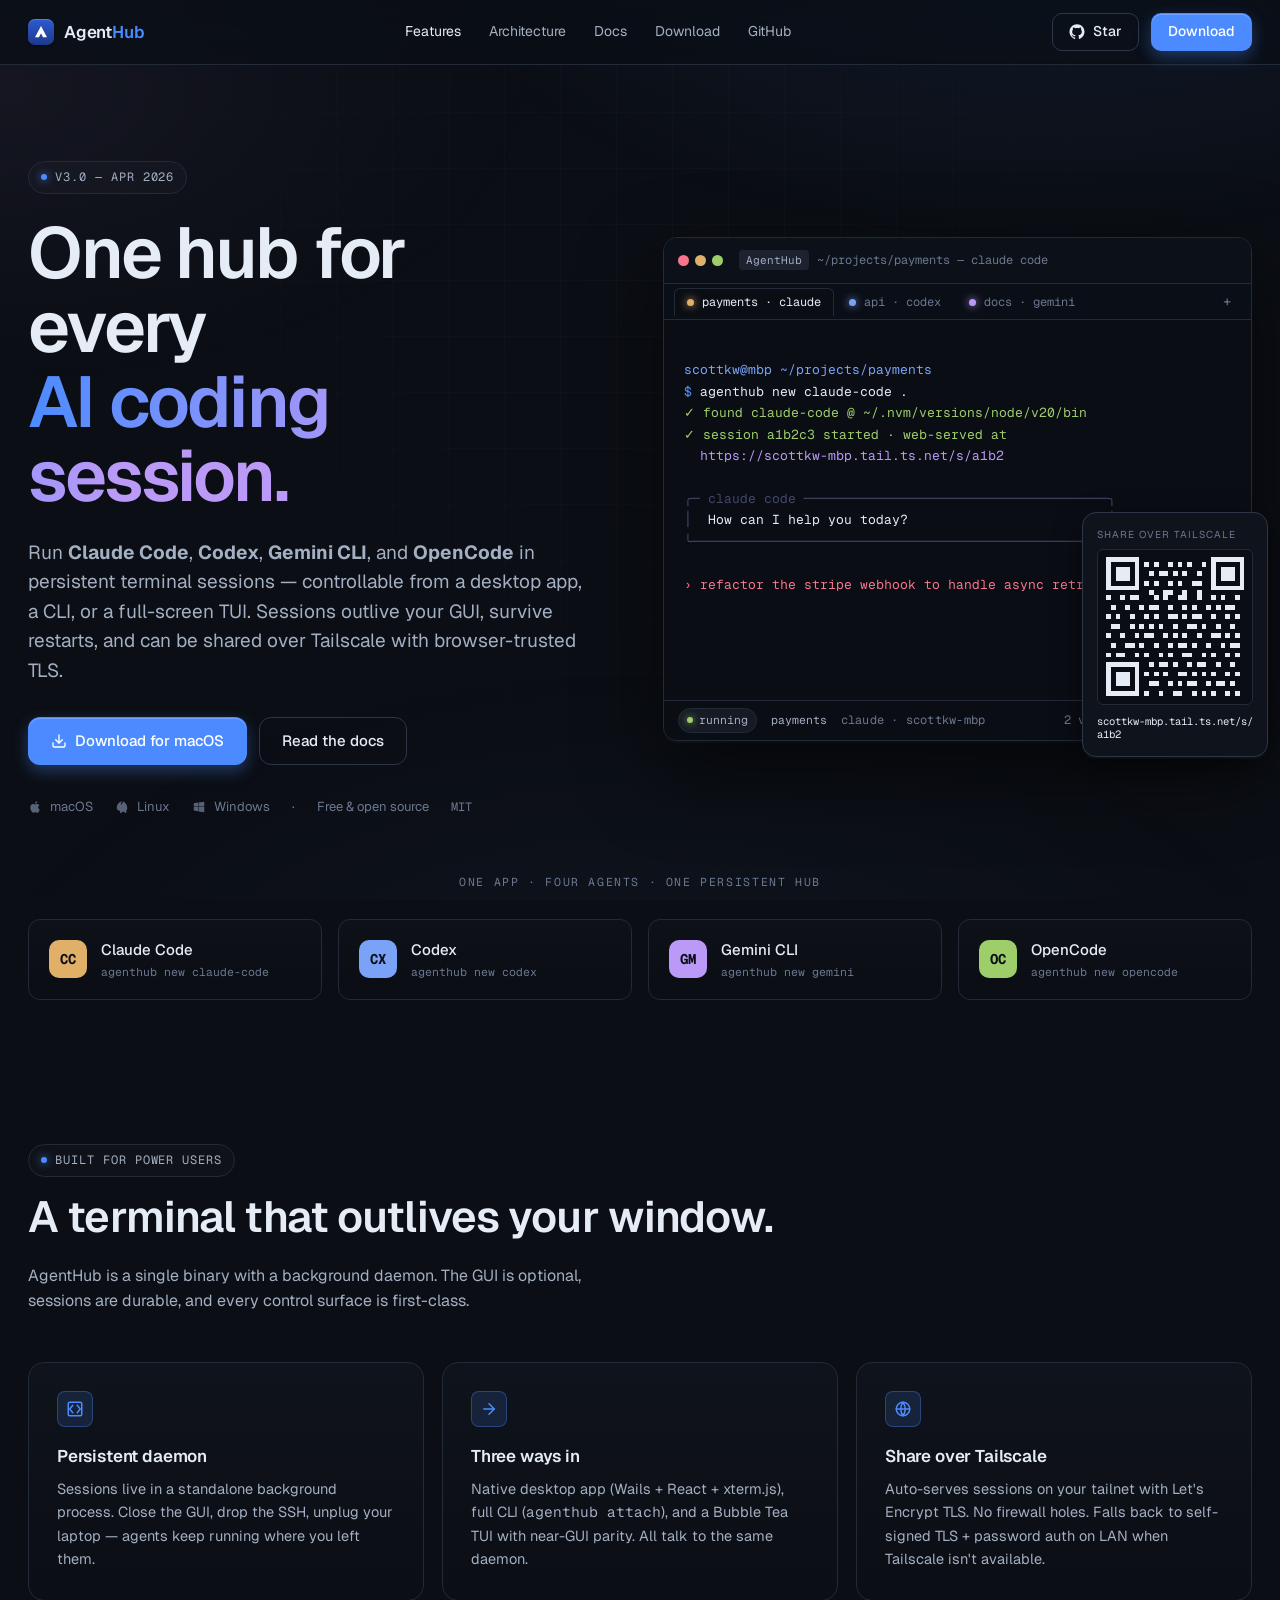
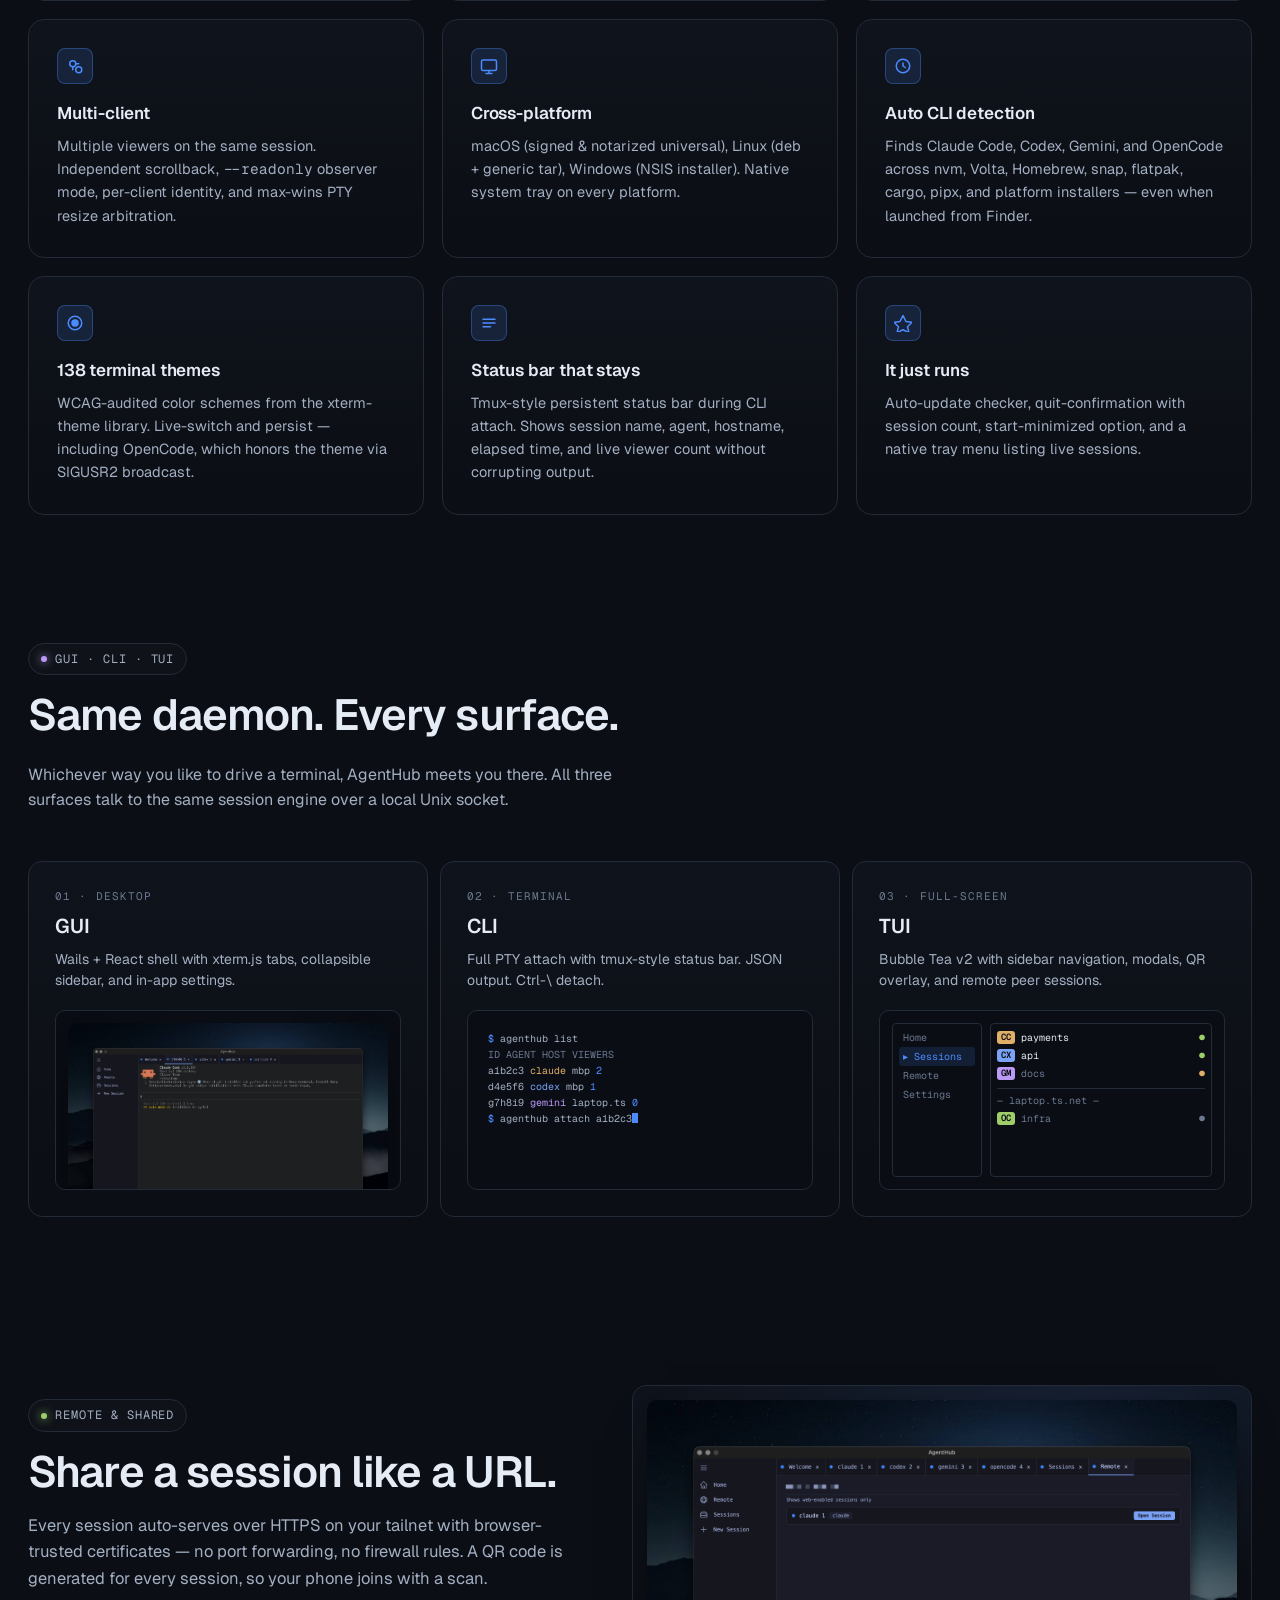
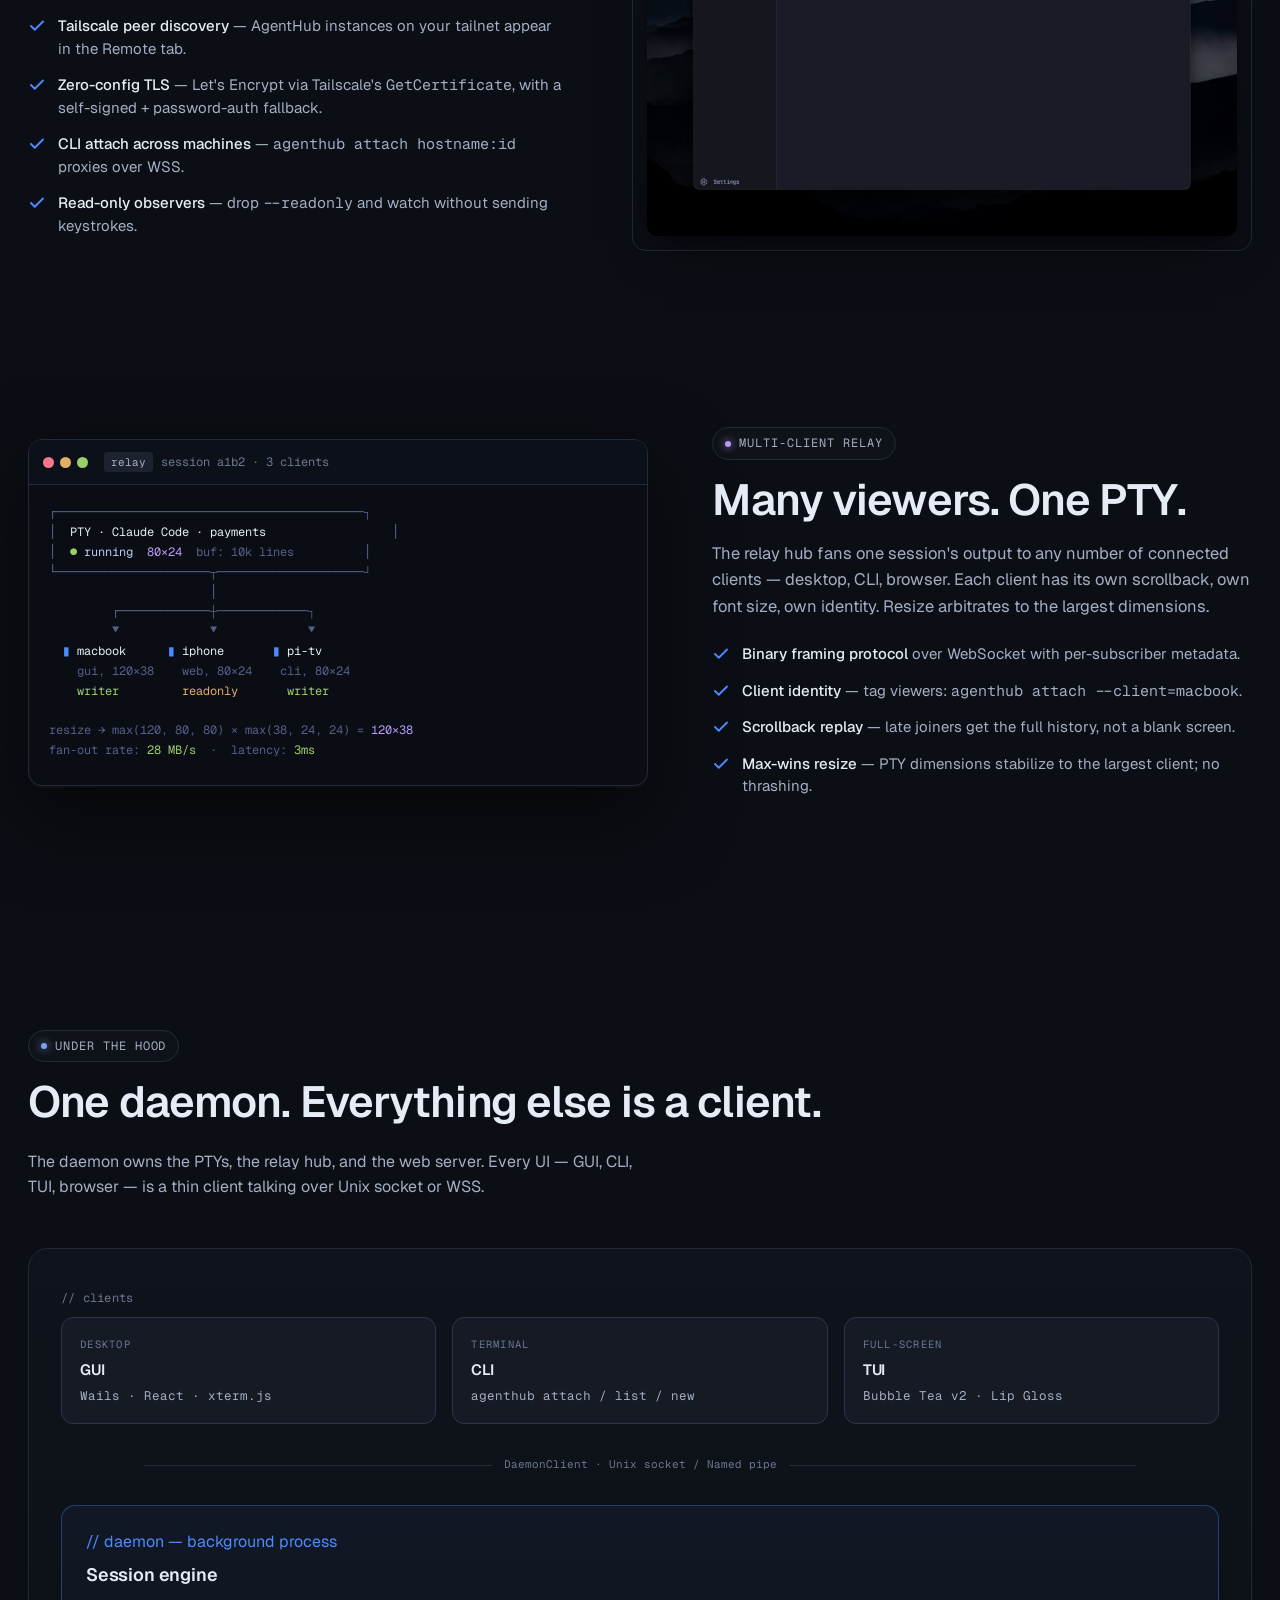
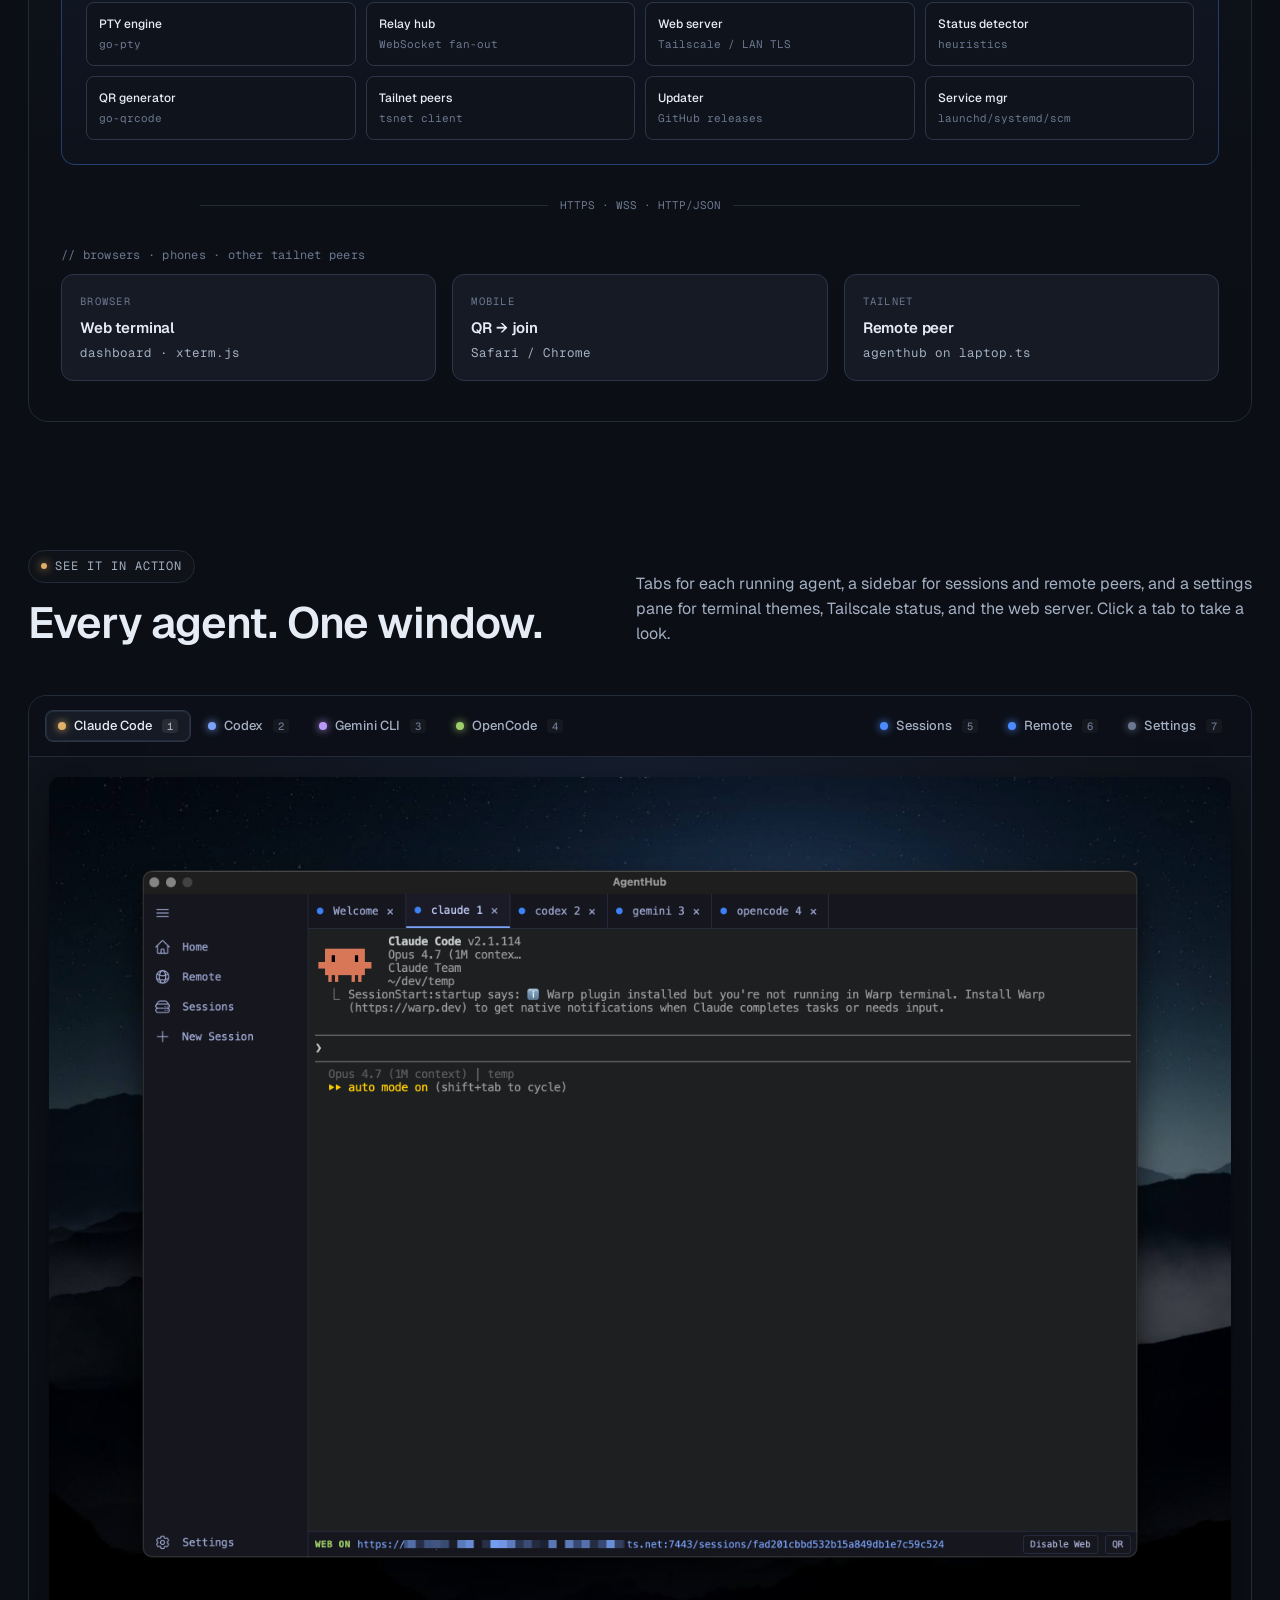
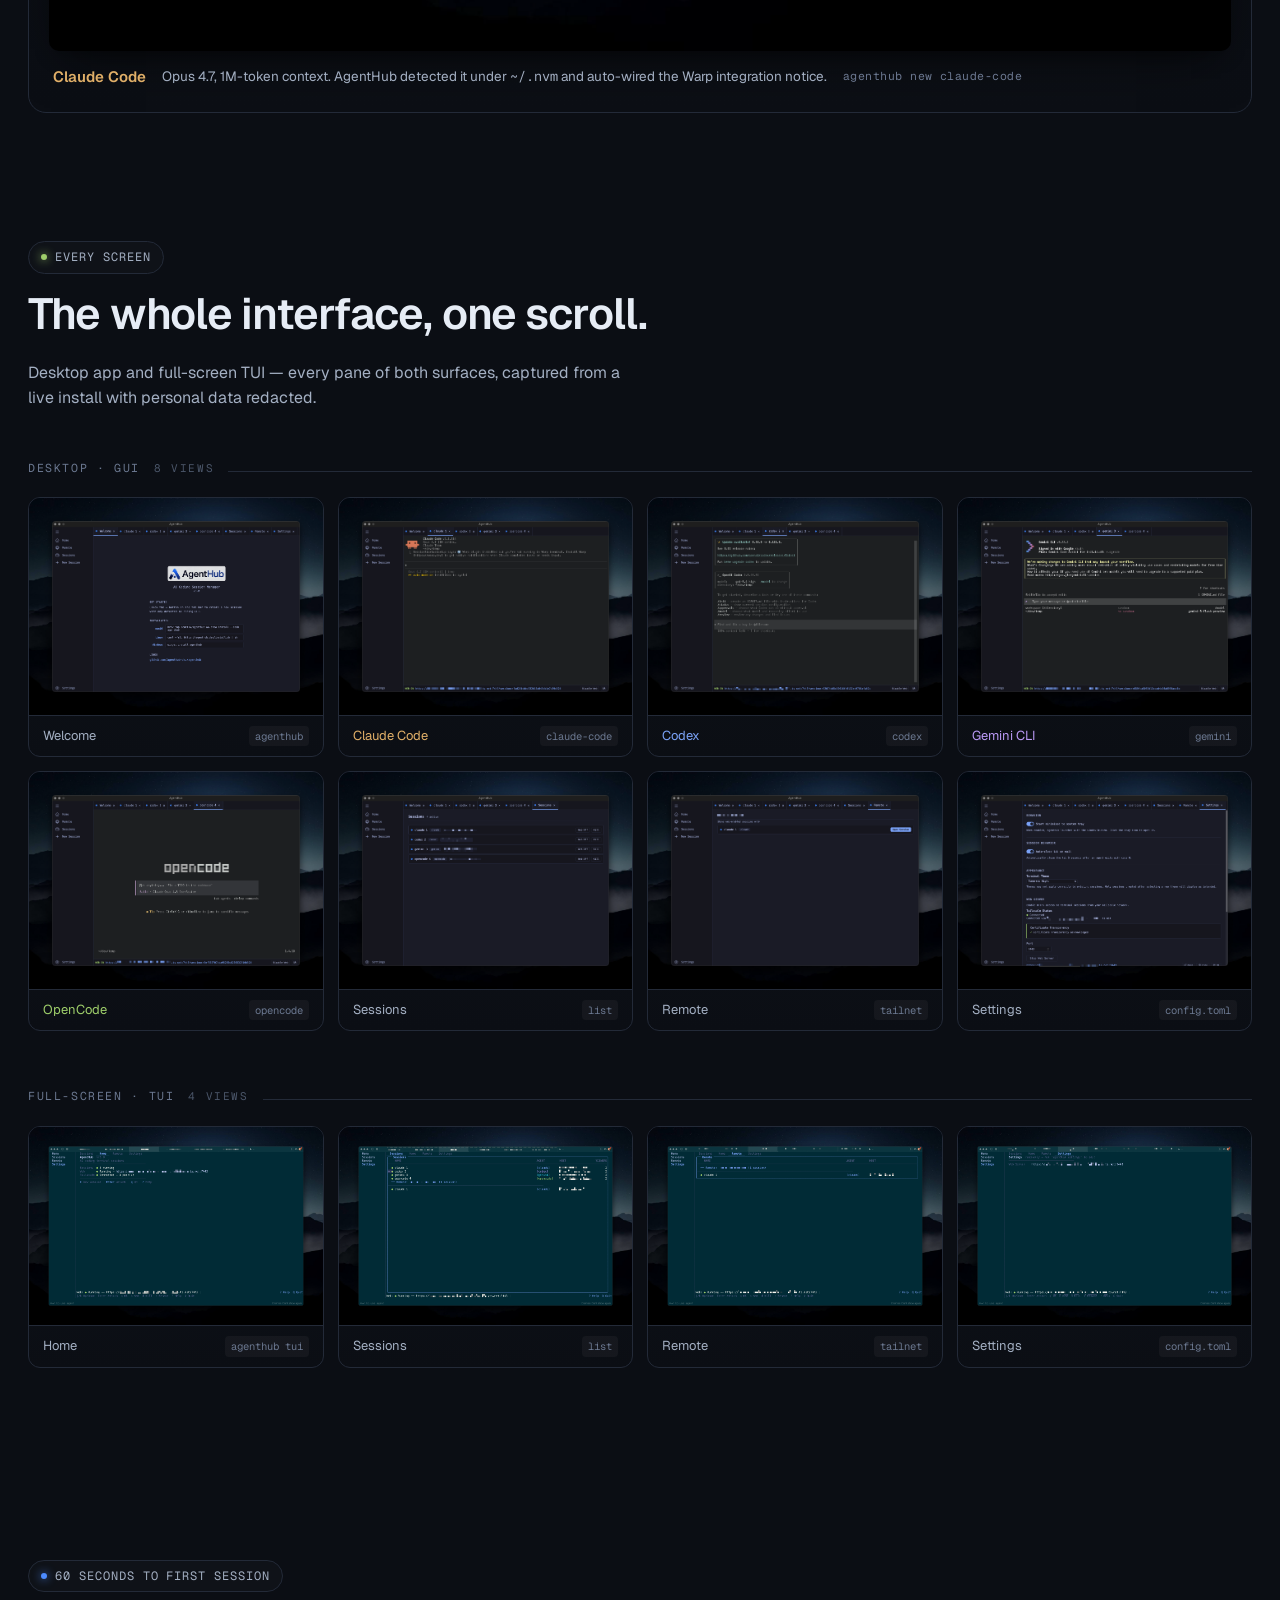
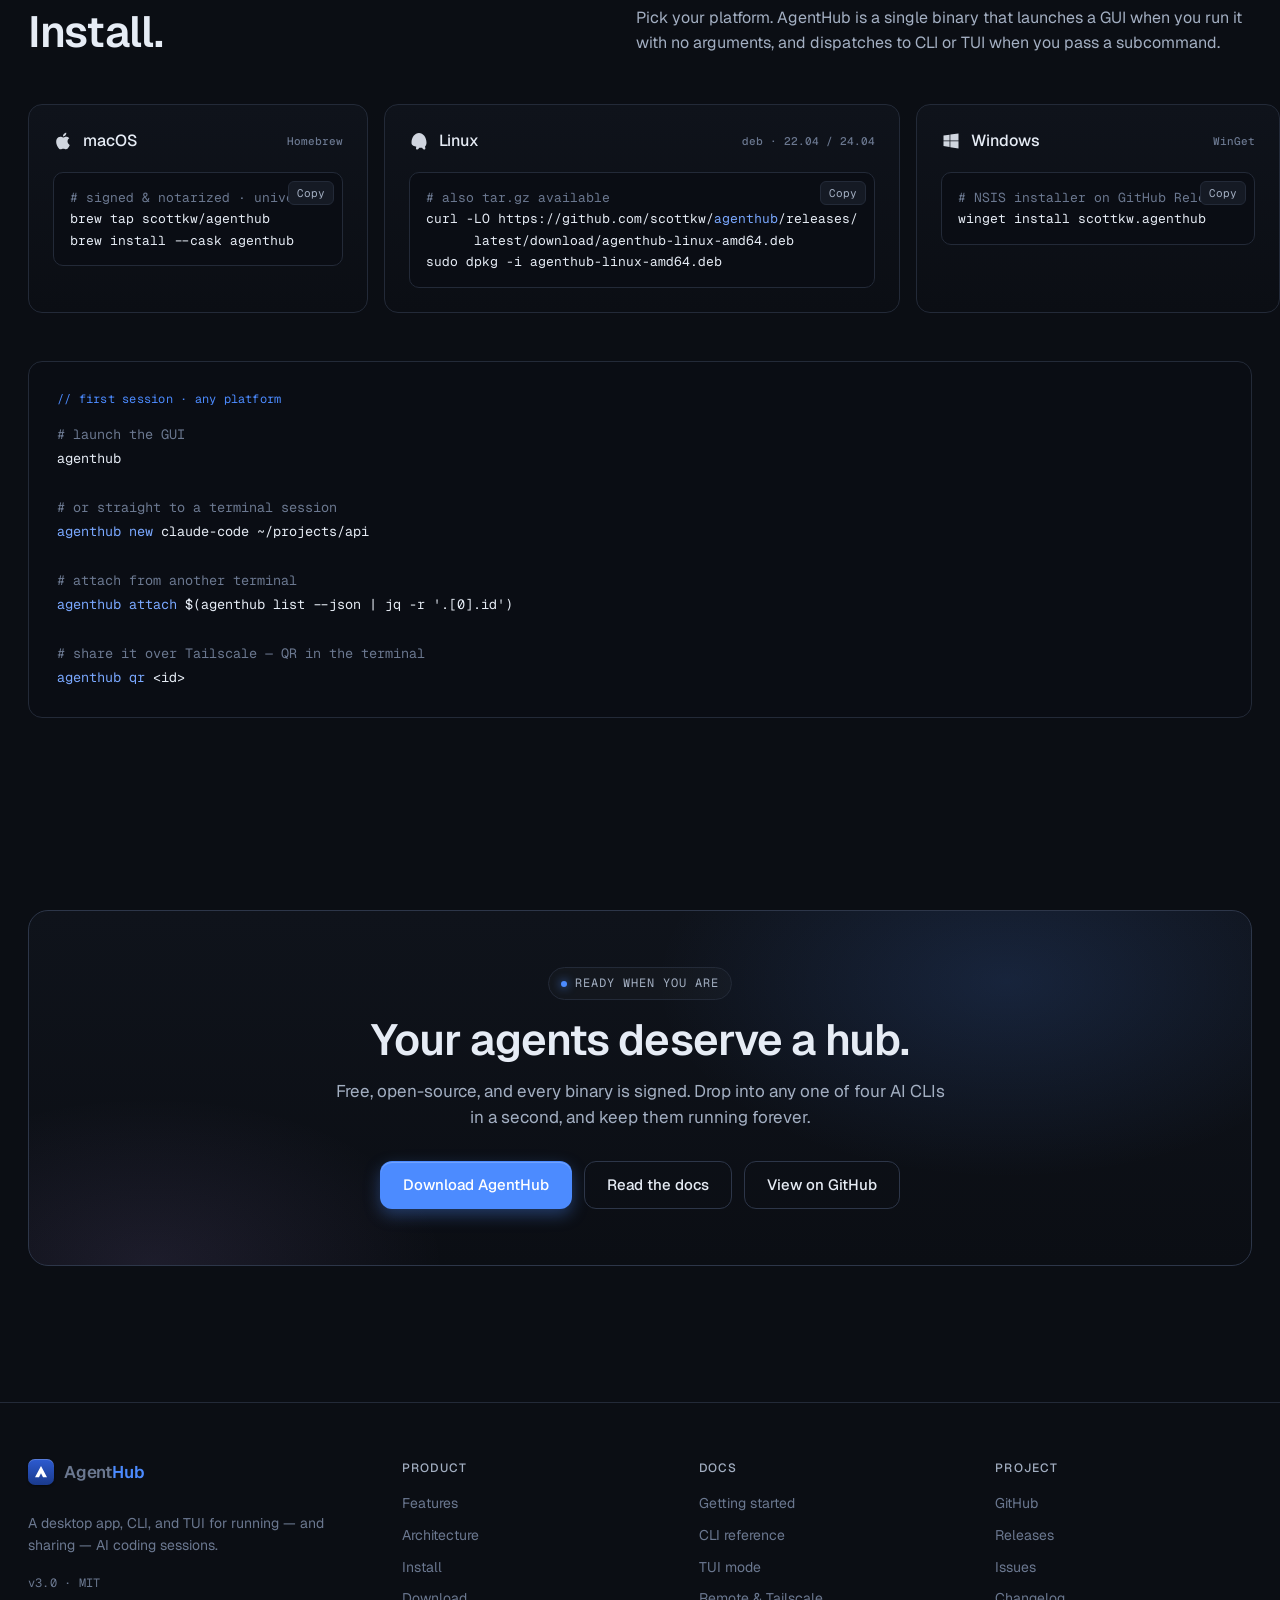
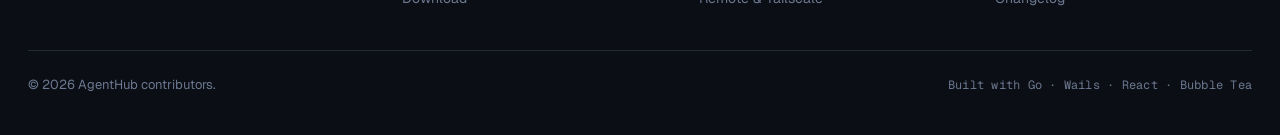
==== site/index.html @ 8c0ca2c2 "Initial AgentHub website Static HTML/CSS/JS landing page implementing the Claude Design handoff, ser" ====
<!DOCTYPE html>
<html lang="en">
<head>
<meta charset="UTF-8" />
<meta name="viewport" content="width=device-width, initial-scale=1" />
<title>AgentHub — Launch, manage, and share AI coding sessions</title>
<meta name="description" content="A cross-platform desktop app, CLI, and TUI for running Claude Code, Codex, Gemini CLI, and OpenCode in persistent terminal sessions — sharable over Tailscale." />
<link rel="preconnect" href="https://fonts.googleapis.com" />
<link rel="preconnect" href="https://fonts.gstatic.com" crossorigin />
<link href="https://fonts.googleapis.com/css2?family=Geist:wght@400;500;600;700&family=Geist+Mono:wght@400;500;600&display=swap" rel="stylesheet" />
<link rel="stylesheet" href="site.css" />
<style>
/* ---- Landing-specific styles ---- */

/* HERO */
.hero {
  position: relative;
  padding: 96px 0 48px;
  overflow: hidden;
}
.hero-grid {
  display: grid;
  grid-template-columns: 1.05fr 1.1fr;
  gap: 72px;
  align-items: center;
}
.hero h1 {
  margin-top: 22px;
  margin-bottom: 24px;
}
.hero h1 .accent { color: var(--accent); }
.hero h1 .strike {
  background: linear-gradient(90deg, var(--accent), #bb9af7 70%);
  -webkit-background-clip: text;
  background-clip: text;
  color: transparent;
}
.hero p.lede {
  font-size: 19px;
  line-height: 1.55;
  color: var(--fg-dim);
  max-width: 56ch;
  margin-bottom: 32px;
}
.hero-cta {
  display: flex; gap: 12px; flex-wrap: wrap;
  align-items: center;
}
.hero-meta {
  margin-top: 32px;
  display: flex; gap: 22px; align-items: center; flex-wrap: wrap;
  color: var(--fg-faint); font-size: 13px;
}
.hero-meta .os {
  display: inline-flex; align-items: center; gap: 8px;
}
.hero-meta .os svg { width: 14px; height: 14px; opacity: 0.8; }

/* Terminal mockup */
.term-wrap { position: relative; }
.term {
  background: #0a0d14;
  border: 1px solid var(--line);
  border-radius: 14px;
  box-shadow: var(--shadow-lg);
  overflow: hidden;
  font-family: var(--font-mono);
  font-size: 13px;
  line-height: 1.65;
  position: relative;
}
.term-bar {
  display: flex; align-items: center; gap: 10px;
  padding: 12px 14px;
  background: #0c1119;
  border-bottom: 1px solid var(--line);
}
.term-bar .dots { display: flex; gap: 6px; }
.term-bar .dots span {
  width: 11px; height: 11px; border-radius: 50%;
  background: #3b4252;
}
.term-bar .dots span:nth-child(1) { background: #f7768e; }
.term-bar .dots span:nth-child(2) { background: #e0af68; }
.term-bar .dots span:nth-child(3) { background: #9ece6a; }
.term-bar .title { color: var(--fg-faint); font-size: 12px; margin-left: 6px; }
.term-bar .title .badge {
  display: inline-block; padding: 1px 7px; border-radius: 4px;
  background: var(--bg-3); color: var(--fg-dim); margin-right: 8px;
  font-size: 11px;
}

.term-tabs {
  display: flex; align-items: center;
  padding: 0 10px;
  background: #0a0e16;
  border-bottom: 1px solid var(--line);
  height: 36px;
  gap: 2px;
  font-size: 12px;
  color: var(--fg-faint);
}
.term-tabs .tab {
  display: inline-flex; align-items: center; gap: 8px;
  padding: 0 12px; height: 28px;
  border-radius: 6px 6px 0 0;
  color: var(--fg-faint);
  border: 1px solid transparent;
  border-bottom: none;
  margin-bottom: -1px;
}
.term-tabs .tab.active {
  color: var(--fg);
  background: #0a0d14;
  border-color: var(--line);
}
.term-tabs .tab .dot {
  width: 7px; height: 7px; border-radius: 50%;
  box-shadow: 0 0 8px currentColor;
}
.term-tabs .plus {
  margin-left: auto;
  color: var(--fg-faint);
  padding: 0 10px;
  font-size: 14px;
}

.term-body {
  padding: 18px 20px;
  min-height: 380px;
  color: #c0caf5;
  overflow: hidden;
  position: relative;
}
.term-body .line { white-space: pre; }
.term-body .prompt { color: var(--accent); }
.term-body .path { color: #7aa2f7; }
.term-body .muted { color: #565f89; }
.term-body .key { color: #bb9af7; }
.term-body .ok { color: #9ece6a; }
.term-body .warn { color: #e0af68; }
.term-body .err { color: #f7768e; }
.term-body .str { color: #9ece6a; }
.term-body .sep { color: #3b4261; }
.term-body .pink { color: #f7768e; }
.term-body .white { color: #e6ecf5; }
.term-body .gray { color: #737aa2; }
.term-body .border { color: #414868; }
.term-body .cursor {
  display: inline-block;
  width: 8px; height: 14px;
  background: var(--accent);
  vertical-align: -2px;
  animation: blink 1s steps(1) infinite;
}
@keyframes blink { 50% { opacity: 0; } }

.term-statusbar {
  border-top: 1px solid var(--line);
  background: #0a0d14;
  display: flex; align-items: center; justify-content: space-between;
  padding: 7px 14px;
  font-size: 11.5px;
  color: var(--fg-dim);
}
.term-statusbar .left, .term-statusbar .right { display: flex; gap: 14px; align-items: center; }
.term-statusbar .pill {
  display: inline-flex; align-items: center; gap: 6px;
  padding: 2px 8px;
  background: var(--bg-2);
  border: 1px solid var(--line);
  border-radius: 999px;
}
.term-statusbar .pill .dot { width: 6px; height: 6px; border-radius: 50%; background: var(--ok); box-shadow: 0 0 8px var(--ok); }

/* floating QR card next to terminal */
.qr-card {
  position: absolute;
  right: -16px; bottom: -16px;
  width: 186px;
  padding: 14px;
  background: var(--bg-1);
  border: 1px solid var(--line-2);
  border-radius: 14px;
  box-shadow: var(--shadow-md);
  font-size: 12px;
  color: var(--fg-dim);
}
.qr-card .qr {
  width: 100%; aspect-ratio: 1/1;
  background:
    conic-gradient(from 0deg, transparent 0 0) padding-box,
    repeating-linear-gradient(45deg, var(--fg) 0 2px, transparent 2px 4px) padding-box;
  mask-image: var(--qr-mask);
  border-radius: 6px;
  margin-bottom: 10px;
  background: #0a0d14;
  display: grid; place-items: center;
  border: 1px solid var(--line);
  overflow: hidden;
}
.qr-card .qr svg { width: 90%; height: 90%; }
.qr-card .url { font-family: var(--font-mono); font-size: 10.5px; color: var(--fg); word-break: break-all; line-height: 1.3; }
.qr-card .lbl { font-size: 10px; text-transform: uppercase; letter-spacing: 0.1em; color: var(--fg-faint); margin-bottom: 6px; }

/* Agents strip */
.agents {
  padding: 56px 0 0;
}
.agents-label {
  text-align: center;
  font-family: var(--font-mono); font-size: 11.5px;
  color: var(--fg-faint); letter-spacing: 0.14em; text-transform: uppercase;
  margin-bottom: 28px;
}
.agents-row {
  display: grid;
  grid-template-columns: repeat(4, 1fr);
  gap: 16px;
}
.agent-chip {
  display: flex; align-items: center; gap: 14px;
  padding: 18px 20px;
  border: 1px solid var(--line);
  border-radius: 12px;
  background: linear-gradient(180deg, rgba(255,255,255,0.015), transparent);
  transition: all .2s ease;
}
.agent-chip:hover { border-color: var(--line-2); transform: translateY(-2px); }
.agent-chip .glyph {
  width: 38px; height: 38px; border-radius: 10px;
  display: grid; place-items: center;
  font-family: var(--font-mono); font-weight: 700;
  font-size: 14px;
  color: #0b0e14;
  flex-shrink: 0;
}
.agent-chip .name { font-weight: 500; font-size: 15px; }
.agent-chip .cmd { font-family: var(--font-mono); font-size: 11.5px; color: var(--fg-faint); margin-top: 2px; }

/* Features — 3 column rich section */
.features-grid {
  display: grid;
  grid-template-columns: repeat(3, 1fr);
  gap: 18px;
}
.features-grid .card { padding: 28px 28px 30px; }
.features-grid .card h3 { font-size: 17px; margin-bottom: 10px; }
.features-grid .card p { font-size: 14.5px; }

/* Big feature rows */
.big-feature {
  display: grid; grid-template-columns: 1fr 1.15fr;
  gap: 64px; align-items: center;
  padding: 40px 0;
}
.big-feature.reverse { grid-template-columns: 1.15fr 1fr; }
.big-feature.reverse .bf-visual { order: -1; }
.big-feature h2 { margin-bottom: 16px; }
.big-feature .lede { color: var(--fg-dim); margin-bottom: 24px; font-size: 16.5px; line-height: 1.6; }
.bf-list { display: grid; gap: 14px; list-style: none; padding: 0; margin: 0; }
.bf-list li { display: flex; gap: 12px; font-size: 15px; color: var(--fg); line-height: 1.5; }
.bf-list li svg { flex-shrink: 0; margin-top: 2px; color: var(--accent); width: 18px; height: 18px; }
.bf-list li strong { font-weight: 500; }
.bf-list li span { color: var(--fg-dim); }

/* 3 modes visual */
.modes {
  display: grid; grid-template-columns: repeat(3, 1fr); gap: 12px;
  margin-top: 48px;
}
.mode-card {
  padding: 26px; border: 1px solid var(--line); border-radius: 14px;
  background: linear-gradient(180deg, var(--bg-1), var(--bg));
  position: relative; overflow: hidden;
}
.mode-card .label {
  font-family: var(--font-mono); font-size: 11px;
  color: var(--fg-faint); letter-spacing: 0.1em;
  text-transform: uppercase; margin-bottom: 8px;
}
.mode-card h3 { margin-bottom: 10px; font-size: 20px; font-weight: 600; }
.mode-card p { color: var(--fg-dim); font-size: 14px; margin-bottom: 18px; }
.mode-viz {
  height: 180px; border-radius: 10px; border: 1px solid var(--line);
  background: #0a0d14;
  overflow: hidden; position: relative;
  font-family: var(--font-mono); font-size: 10px; line-height: 1.5;
  color: #a3afc2; padding: 12px;
}

/* Mini mocks */
.mini-tui {
  display: grid; grid-template-columns: 90px 1fr; gap: 8px;
  height: 100%; font-size: 10px;
}
.mini-tui .sb { border: 1px solid var(--line); border-radius: 4px; padding: 4px 6px; }
.mini-tui .sb-item { color: var(--fg-faint); padding: 2px 4px; border-radius: 3px; }
.mini-tui .sb-item.active { background: var(--accent-soft); color: var(--accent); }
.mini-tui .main { border: 1px solid var(--line); border-radius: 4px; padding: 6px; display: grid; gap: 3px; align-content: start; }
.mini-tui .row { display: flex; align-items: center; gap: 6px; }
.mini-tui .badge {
  display: inline-block; padding: 0 4px; border-radius: 3px;
  font-size: 9px; font-weight: 600; color: #0b0e14;
}

.mini-gui { display: grid; grid-template-columns: 56px 1fr; gap: 6px; height: 100%; }
.mini-gui .side { background: var(--bg-2); border-radius: 4px; padding: 6px 4px; display: grid; gap: 6px; }
.mini-gui .side-ic { width: 14px; height: 14px; background: var(--bg-3); border-radius: 3px; margin: 0 auto; }
.mini-gui .side-ic.on { background: var(--accent); }
.mini-gui .view { background: var(--bg-1); border-radius: 4px; padding: 8px; }
.mini-gui .tab-row { display: flex; gap: 4px; margin-bottom: 6px; font-size: 9px; }
.mini-gui .tab-chip { padding: 2px 6px; background: var(--bg-2); border-radius: 4px; color: var(--fg-faint); }
.mini-gui .tab-chip.on { background: var(--bg-3); color: var(--fg); }
.mini-gui .term-mini { font-family: var(--font-mono); font-size: 9px; color: #c0caf5; line-height: 1.4; }

.mini-cli { padding: 8px; font-size: 10px; line-height: 1.6; }
.mini-cli .prompt { color: var(--accent); }
.mini-cli .muted { color: var(--fg-faint); }
.mini-cli .gh { color: var(--accent); }

/* Architecture diagram */
.arch-stage {
  background: linear-gradient(180deg, var(--bg-1), var(--bg));
  border: 1px solid var(--line);
  border-radius: 20px;
  padding: 40px 32px;
  position: relative;
}
.arch-grid {
  display: grid; gap: 26px;
}
.arch-row {
  display: grid;
  grid-template-columns: repeat(3, 1fr);
  gap: 16px;
}
.arch-box {
  padding: 18px;
  border: 1px solid var(--line-2);
  border-radius: 12px;
  background: var(--bg-2);
  position: relative;
}
.arch-box .lbl {
  font-family: var(--font-mono); font-size: 10.5px;
  color: var(--fg-faint); letter-spacing: 0.12em;
  text-transform: uppercase; margin-bottom: 6px;
}
.arch-box h4 { font-size: 15px; font-weight: 600; margin-bottom: 4px; }
.arch-box p { font-size: 12.5px; color: var(--fg-dim); font-family: var(--font-mono); }
.arch-daemon {
  background: linear-gradient(180deg, rgba(76,139,255,0.06), rgba(76,139,255,0.02));
  border: 1px solid var(--accent-edge);
  border-radius: 14px;
  padding: 24px;
}
.arch-daemon .lbl { color: var(--accent); }
.arch-daemon-inner {
  display: grid; grid-template-columns: repeat(4, 1fr); gap: 10px; margin-top: 16px;
}
.arch-chip {
  padding: 12px; font-size: 12px;
  border: 1px solid var(--line-2); border-radius: 8px;
  background: var(--bg-1);
}
.arch-chip .n { font-weight: 500; margin-bottom: 2px; font-family: var(--font-sans); }
.arch-chip .d { color: var(--fg-faint); font-size: 11px; font-family: var(--font-mono); }
.arch-pipe {
  text-align: center; font-family: var(--font-mono); font-size: 11px;
  color: var(--fg-faint);
  padding: 6px 0;
}
.arch-pipe::before, .arch-pipe::after {
  content: ""; display: inline-block; vertical-align: middle;
  width: 30%; height: 1px; background: var(--line);
  margin: 0 12px;
}

/* Install section */
.install {
  display: grid;
  grid-template-columns: repeat(3, 1fr);
  gap: 16px;
}
.install-card {
  padding: 24px;
  border: 1px solid var(--line);
  border-radius: 14px;
  background: linear-gradient(180deg, var(--bg-1), var(--bg));
}
.install-card .os-head {
  display: flex; align-items: center; gap: 10px;
  margin-bottom: 18px; font-weight: 500;
}
.install-card .os-head svg { width: 20px; height: 20px; opacity: 0.9; }
.install-card .os-head .note {
  font-family: var(--font-mono); font-size: 11px;
  color: var(--fg-faint); margin-left: auto;
}
.install-code {
  background: #0a0d14;
  border: 1px solid var(--line);
  border-radius: 10px;
  padding: 14px 16px;
  font-family: var(--font-mono);
  font-size: 13px;
  color: var(--fg);
  white-space: pre;
  overflow: auto;
  position: relative;
  line-height: 1.65;
}
.install-code .cmt { color: var(--fg-faint); }
.install-code .cmd { color: var(--accent-2); }
.install-code .copy {
  position: absolute; top: 8px; right: 8px;
  padding: 4px 8px; font-size: 11px;
  background: var(--bg-2); border: 1px solid var(--line);
  border-radius: 6px; color: var(--fg-dim);
  cursor: pointer; font-family: inherit;
  transition: all .15s ease;
}
.install-code .copy:hover { color: var(--fg); border-color: var(--line-2); }
.install-code .copy.copied { color: var(--ok); }

/* CTA section */
.cta-panel {
  border: 1px solid var(--line-2);
  border-radius: 20px;
  padding: 56px 48px;
  background:
    radial-gradient(500px 280px at 80% 20%, rgba(76,139,255,0.15), transparent 70%),
    radial-gradient(420px 240px at 10% 100%, rgba(187,154,247,0.10), transparent 70%),
    linear-gradient(180deg, var(--bg-1), var(--bg));
  text-align: center;
}
.cta-panel h2 { margin-bottom: 14px; }
.cta-panel p { color: var(--fg-dim); margin-bottom: 30px; max-width: 56ch; margin-left: auto; margin-right: auto; font-size: 17px; }
.cta-panel .actions { display: flex; gap: 12px; justify-content: center; flex-wrap: wrap; }

/* Tweaks panel */
.tweaks-panel {
  position: fixed; right: 20px; bottom: 20px;
  width: 260px;
  background: var(--bg-1);
  border: 1px solid var(--line-2);
  border-radius: 14px;
  box-shadow: var(--shadow-lg);
  padding: 16px;
  z-index: 100;
  display: none;
  font-size: 13px;
}
.tweaks-panel.open { display: block; }
.tweaks-panel h4 {
  margin: 0 0 12px;
  font-size: 12px; text-transform: uppercase; letter-spacing: 0.12em;
  color: var(--fg-faint); font-weight: 500;
}
.tweaks-panel .row { display: flex; align-items: center; justify-content: space-between; gap: 10px; padding: 8px 0; }
.tweaks-panel .row + .row { border-top: 1px solid var(--line); }
.tweaks-panel .swatches { display: flex; gap: 6px; }
.tweaks-panel .sw {
  width: 22px; height: 22px; border-radius: 6px;
  cursor: pointer; border: 2px solid transparent;
  transition: all .15s ease;
}
.tweaks-panel .sw.active { border-color: var(--fg); transform: scale(1.1); }
.tweaks-panel label { color: var(--fg-dim); }
.tweaks-panel select, .tweaks-panel button.toggle {
  background: var(--bg-2); border: 1px solid var(--line);
  color: var(--fg); border-radius: 6px;
  padding: 4px 8px; font-size: 12px; font-family: inherit;
  cursor: pointer;
}

/* Screenshot treatment — real product shots */
.shot {
  display: block;
  width: 100%;
  height: auto;
  border-radius: 10px;
  background: #0a0d14;
  box-shadow:
    0 1px 0 rgba(255,255,255,0.04) inset,
    0 20px 50px -20px rgba(0,0,0,0.7),
    0 8px 20px -10px rgba(0,0,0,0.5);
}
.shot-frame {
  border: 1px solid var(--line);
  border-radius: 14px;
  background:
    radial-gradient(600px 300px at 70% 0%, rgba(76,139,255,0.10), transparent 70%),
    linear-gradient(180deg, var(--bg-1), var(--bg));
  padding: 14px;
  position: relative;
}
.shot-frame.compact { padding: 10px; border-radius: 12px; }

/* Gallery — tabbed screenshot switcher */
.gallery {
  border: 1px solid var(--line);
  border-radius: 18px;
  background: linear-gradient(180deg, var(--bg-1), var(--bg));
  overflow: hidden;
}
.gallery-tabs {
  display: flex;
  flex-wrap: wrap;
  gap: 4px;
  padding: 14px 16px;
  border-bottom: 1px solid var(--line);
  background: rgba(10, 13, 20, 0.5);
}
.gallery-tab {
  appearance: none;
  background: transparent;
  border: 1px solid transparent;
  color: var(--fg-dim);
  font: 500 13px/1 var(--font-sans);
  padding: 8px 12px;
  border-radius: 8px;
  cursor: pointer;
  display: inline-flex;
  align-items: center;
  gap: 8px;
  transition: all .15s ease;
  white-space: nowrap;
}
.gallery-tab:hover { color: var(--fg); background: var(--bg-2); }
.gallery-tab.active {
  color: var(--fg);
  background: var(--bg-2);
  border-color: var(--line-2);
  box-shadow: 0 0 0 1px var(--line) inset;
}
.gallery-tab .gdot {
  width: 8px; height: 8px; border-radius: 50%;
  display: inline-block;
  background: var(--fg-faint);
  box-shadow: 0 0 8px currentColor;
}
.gallery-tab .gkey {
  font-family: var(--font-mono);
  font-size: 10.5px;
  color: var(--fg-faint);
  margin-left: 2px;
  padding: 2px 5px;
  border-radius: 4px;
  background: rgba(255,255,255,0.04);
}
.gallery-tab.active .gkey { background: rgba(255,255,255,0.08); color: var(--fg-dim); }
.gallery-stage {
  position: relative;
  padding: 20px 20px 24px;
  background:
    radial-gradient(700px 340px at 50% 0%, rgba(76,139,255,0.08), transparent 70%);
}
.gallery-stage .shot { display: none; }
.gallery-stage .shot.active { display: block; }
.gallery-caption {
  display: flex;
  align-items: center;
  justify-content: space-between;
  gap: 16px;
  margin-top: 14px;
  padding: 0 4px;
  flex-wrap: wrap;
}
.gallery-caption .gc-title {
  font-weight: 600;
  font-size: 15px;
}
.gallery-caption .gc-desc {
  color: var(--fg-dim);
  font-size: 13.5px;
  flex: 1;
  min-width: 0;
}
.gallery-caption .gc-meta {
  font-family: var(--font-mono);
  font-size: 11.5px;
  color: var(--fg-faint);
  letter-spacing: 0.04em;
}
.gallery-cap {
  display: none;
  align-items: center;
  justify-content: space-between;
  gap: 16px;
  flex-wrap: wrap;
}
.gallery-cap.active { display: flex; }

/* Responsive */
@media (max-width: 960px) {
  .hero-grid { grid-template-columns: 1fr; gap: 48px; }
  .agents-row, .install, .features-grid, .modes, .arch-row, .arch-daemon-inner { grid-template-columns: 1fr 1fr; }
  .big-feature { grid-template-columns: 1fr; gap: 32px; }
  .big-feature.reverse .bf-visual { order: 0; }
  .qr-card { display: none; }
}
@media (max-width: 640px) {
  .agents-row, .install, .features-grid, .modes, .arch-row, .arch-daemon-inner { grid-template-columns: 1fr; }
  .cta-panel { padding: 40px 24px; }
}
</style>
</head>
<body data-page="home">

<!-- HERO -->
<section class="hero">
  <div class="container-wide">
    <div class="hero-grid">
      <div>
        <span class="eyebrow"><span class="dot"></span> v3.0 — Apr 2026</span>
        <h1>
          One hub for every<br/>
          <span class="strike">AI coding session.</span>
        </h1>
        <p class="lede">
          Run <strong>Claude Code</strong>, <strong>Codex</strong>, <strong>Gemini CLI</strong>, and <strong>OpenCode</strong> in persistent terminal sessions — controllable from a desktop app, a CLI, or a full-screen TUI. Sessions outlive your GUI, survive restarts, and can be shared over Tailscale with browser-trusted TLS.
        </p>
        <div class="hero-cta">
          <a href="download.html" class="btn btn-primary btn-lg">
            <svg viewBox="0 0 24 24" fill="none" stroke="currentColor" stroke-width="2" stroke-linecap="round" stroke-linejoin="round"><path d="M21 15v4a2 2 0 0 1-2 2H5a2 2 0 0 1-2-2v-4"/><polyline points="7 10 12 15 17 10"/><line x1="12" y1="15" x2="12" y2="3"/></svg>
            Download for macOS
          </a>
          <a href="docs.html#getting-started" class="btn btn-ghost btn-lg">Read the docs</a>
        </div>
        <div class="hero-meta">
          <span class="os"><svg viewBox="0 0 24 24" fill="currentColor"><path d="M18.71 19.5c-.83 1.24-1.71 2.45-3.05 2.47-1.34.03-1.77-.79-3.29-.79-1.53 0-2 .77-3.27.82-1.31.05-2.3-1.32-3.14-2.53C4.25 17 2.94 12.45 4.7 9.39c.87-1.52 2.43-2.48 4.12-2.51 1.28-.02 2.5.87 3.29.87.78 0 2.26-1.07 3.81-.91.65.03 2.47.26 3.64 1.98-.09.06-2.17 1.28-2.15 3.81.03 3.02 2.65 4.03 2.68 4.04-.03.07-.42 1.44-1.38 2.83M13 3.5c.73-.83 1.94-1.46 2.94-1.5.13 1.17-.34 2.35-1.04 3.19-.69.85-1.83 1.51-2.95 1.42-.15-1.15.41-2.35 1.05-3.11z"/></svg> macOS</span>
          <span class="os"><svg viewBox="0 0 24 24" fill="currentColor"><path d="M12.5 1.56c-.14 0-.28.04-.4.12-.5.3-.74.98-.65 1.76.09.78.5 1.38 1 1.5.36.08.7-.04.93-.3.24-.27.34-.67.27-1.12-.14-.96-.65-1.73-1.15-1.96zm-1.1 2.62c-.35 0-.66.14-.88.39-.34.4-.5 1-.45 1.66.05.62.3 1.14.67 1.36.24.15.52.18.77.08.5-.2.84-.78.84-1.56 0-.5-.15-1.08-.45-1.44-.2-.33-.43-.5-.5-.49zM12 2.5c4.97 0 9 5.22 9 11.5 0 1.88-.82 3.64-1.85 4.8.25.6.43 1.24.5 1.95.05.44-.1.87-.37 1.1-.34.27-.82.4-1.32.27-1.17-.3-1.84-1.26-2.28-2.1-.53.13-1.08.2-1.68.2a6.6 6.6 0 0 1-1.66-.2c-.45.85-1.12 1.82-2.3 2.1-.5.13-.97 0-1.31-.27-.28-.23-.43-.66-.38-1.1.08-.7.26-1.34.5-1.95C3.83 17.64 3 15.88 3 14 3 7.72 7.03 2.5 12 2.5z"/></svg> Linux</span>
          <span class="os"><svg viewBox="0 0 24 24" fill="currentColor"><path d="M3 5.5L10.3 4.4V11.3H3V5.5zM11.2 4.2L21 3V11.3H11.2V4.2zM3 12.2H10.3V19.1L3 18V12.2zM11.2 12.2H21V20.9L11.2 19.6V12.2z"/></svg> Windows</span>
          <span>·</span>
          <span>Free &amp; open source</span>
          <span class="mono-caption">MIT</span>
        </div>
      </div>

      <!-- TERMINAL -->
      <div class="term-wrap">
        <div class="term">
          <div class="term-bar">
            <span class="dots"><span></span><span></span><span></span></span>
            <span class="title"><span class="badge">AgentHub</span>~/projects/payments — claude code</span>
          </div>
          <div class="term-tabs">
            <span class="tab active"><span class="dot" style="color:var(--claude); background:var(--claude);"></span> payments · claude</span>
            <span class="tab"><span class="dot" style="color:var(--codex); background:var(--codex);"></span> api · codex</span>
            <span class="tab"><span class="dot" style="color:var(--gemini); background:var(--gemini);"></span> docs · gemini</span>
            <span class="plus">+</span>
          </div>
          <div class="term-body" id="term-body">
            <!-- JS will type here -->
          </div>
          <div class="term-statusbar">
            <div class="left">
              <span class="pill"><span class="dot"></span> running</span>
              <span>payments</span>
              <span class="mono-caption">claude · scottkw-mbp</span>
            </div>
            <div class="right">
              <span class="mono-caption">2 viewers</span>
              <span class="mono-caption">ctrl-\ detach</span>
            </div>
          </div>
        </div>

        <!-- Floating QR Card -->
        <div class="qr-card" aria-hidden="true">
          <div class="lbl">Share over Tailscale</div>
          <div class="qr">
            <svg viewBox="0 0 29 29" shape-rendering="crispEdges" xmlns="http://www.w3.org/2000/svg">
              <!-- Fake but convincing QR pattern -->
              <rect width="29" height="29" fill="transparent"/>
              <g fill="#e6ecf5">
                <!-- finder top-left -->
                <rect x="0" y="0" width="7" height="1"/><rect x="0" y="6" width="7" height="1"/>
                <rect x="0" y="0" width="1" height="7"/><rect x="6" y="0" width="1" height="7"/>
                <rect x="2" y="2" width="3" height="3"/>
                <!-- finder top-right -->
                <rect x="22" y="0" width="7" height="1"/><rect x="22" y="6" width="7" height="1"/>
                <rect x="22" y="0" width="1" height="7"/><rect x="28" y="0" width="1" height="7"/>
                <rect x="24" y="2" width="3" height="3"/>
                <!-- finder bottom-left -->
                <rect x="0" y="22" width="7" height="1"/><rect x="0" y="28" width="7" height="1"/>
                <rect x="0" y="22" width="1" height="7"/><rect x="6" y="22" width="1" height="7"/>
                <rect x="2" y="24" width="3" height="3"/>
                <!-- random data cells -->
                <rect x="8" y="1" width="1" height="1"/><rect x="10" y="1" width="1" height="1"/>
                <rect x="13" y="1" width="1" height="1"/><rect x="15" y="1" width="1" height="1"/>
                <rect x="17" y="1" width="1" height="1"/><rect x="20" y="1" width="1" height="1"/>
                <rect x="9" y="3" width="1" height="1"/><rect x="11" y="3" width="2" height="1"/>
                <rect x="14" y="3" width="1" height="1"/><rect x="16" y="3" width="1" height="1"/>
                <rect x="19" y="3" width="1" height="1"/>
                <rect x="8" y="5" width="1" height="1"/><rect x="10" y="5" width="1" height="1"/>
                <rect x="13" y="5" width="1" height="1"/><rect x="15" y="5" width="1" height="1"/>
                <rect x="18" y="5" width="2" height="1"/>
                <rect x="9" y="7" width="1" height="1"/><rect x="12" y="7" width="2" height="1"/>
                <rect x="16" y="7" width="1" height="1"/><rect x="19" y="7" width="1" height="1"/>
                <rect x="0" y="8" width="1" height="1"/><rect x="3" y="8" width="1" height="1"/>
                <rect x="5" y="8" width="2" height="1"/><rect x="10" y="8" width="1" height="1"/>
                <rect x="12" y="8" width="1" height="1"/><rect x="15" y="8" width="2" height="1"/>
                <rect x="19" y="8" width="1" height="1"/><rect x="22" y="8" width="1" height="1"/>
                <rect x="24" y="8" width="1" height="1"/><rect x="27" y="8" width="1" height="1"/>
                <rect x="1" y="10" width="1" height="1"/><rect x="4" y="10" width="1" height="1"/>
                <rect x="7" y="10" width="1" height="1"/><rect x="9" y="10" width="2" height="1"/>
                <rect x="13" y="10" width="1" height="1"/><rect x="16" y="10" width="1" height="1"/>
                <rect x="18" y="10" width="1" height="1"/><rect x="21" y="10" width="1" height="1"/>
                <rect x="23" y="10" width="1" height="1"/><rect x="25" y="10" width="2" height="1"/>
                <rect x="0" y="12" width="1" height="1"/><rect x="2" y="12" width="1" height="1"/>
                <rect x="5" y="12" width="1" height="1"/><rect x="8" y="12" width="1" height="1"/>
                <rect x="10" y="12" width="1" height="1"/><rect x="13" y="12" width="2" height="1"/>
                <rect x="16" y="12" width="1" height="1"/><rect x="18" y="12" width="2" height="1"/>
                <rect x="22" y="12" width="1" height="1"/><rect x="25" y="12" width="1" height="1"/>
                <rect x="27" y="12" width="1" height="1"/>
                <rect x="1" y="14" width="2" height="1"/><rect x="5" y="14" width="1" height="1"/>
                <rect x="7" y="14" width="1" height="1"/><rect x="9" y="14" width="1" height="1"/>
                <rect x="11" y="14" width="1" height="1"/><rect x="14" y="14" width="1" height="1"/>
                <rect x="17" y="14" width="2" height="1"/><rect x="20" y="14" width="1" height="1"/>
                <rect x="23" y="14" width="1" height="1"/><rect x="26" y="14" width="1" height="1"/>
                <rect x="0" y="16" width="1" height="1"/><rect x="3" y="16" width="1" height="1"/>
                <rect x="6" y="16" width="1" height="1"/><rect x="8" y="16" width="2" height="1"/>
                <rect x="12" y="16" width="1" height="1"/><rect x="14" y="16" width="1" height="1"/>
                <rect x="16" y="16" width="1" height="1"/><rect x="19" y="16" width="1" height="1"/>
                <rect x="22" y="16" width="2" height="1"/><rect x="25" y="16" width="1" height="1"/>
                <rect x="27" y="16" width="1" height="1"/>
                <rect x="1" y="18" width="1" height="1"/><rect x="4" y="18" width="2" height="1"/>
                <rect x="7" y="18" width="1" height="1"/><rect x="10" y="18" width="1" height="1"/>
                <rect x="13" y="18" width="1" height="1"/><rect x="15" y="18" width="2" height="1"/>
                <rect x="18" y="18" width="1" height="1"/><rect x="21" y="18" width="1" height="1"/>
                <rect x="24" y="18" width="1" height="1"/><rect x="26" y="18" width="2" height="1"/>
                <rect x="0" y="20" width="1" height="1"/><rect x="2" y="20" width="2" height="1"/>
                <rect x="6" y="20" width="1" height="1"/><rect x="8" y="20" width="1" height="1"/>
                <rect x="11" y="20" width="1" height="1"/><rect x="13" y="20" width="1" height="1"/>
                <rect x="16" y="20" width="2" height="1"/><rect x="20" y="20" width="1" height="1"/>
                <rect x="22" y="20" width="1" height="1"/><rect x="25" y="20" width="1" height="1"/>
                <rect x="27" y="20" width="1" height="1"/>
                <rect x="9" y="22" width="1" height="1"/><rect x="11" y="22" width="2" height="1"/>
                <rect x="14" y="22" width="1" height="1"/><rect x="17" y="22" width="1" height="1"/>
                <rect x="19" y="22" width="2" height="1"/><rect x="23" y="22" width="1" height="1"/>
                <rect x="26" y="22" width="1" height="1"/>
                <rect x="8" y="24" width="1" height="1"/><rect x="10" y="24" width="1" height="1"/>
                <rect x="12" y="24" width="1" height="1"/><rect x="15" y="24" width="2" height="1"/>
                <rect x="18" y="24" width="1" height="1"/><rect x="20" y="24" width="1" height="1"/>
                <rect x="22" y="24" width="1" height="1"/><rect x="25" y="24" width="1" height="1"/>
                <rect x="27" y="24" width="1" height="1"/>
                <rect x="9" y="26" width="2" height="1"/><rect x="13" y="26" width="1" height="1"/>
                <rect x="15" y="26" width="1" height="1"/><rect x="17" y="26" width="2" height="1"/>
                <rect x="21" y="26" width="1" height="1"/><rect x="23" y="26" width="2" height="1"/>
                <rect x="26" y="26" width="1" height="1"/>
                <rect x="8" y="28" width="1" height="1"/><rect x="11" y="28" width="1" height="1"/>
                <rect x="14" y="28" width="2" height="1"/><rect x="18" y="28" width="1" height="1"/>
                <rect x="20" y="28" width="1" height="1"/><rect x="22" y="28" width="1" height="1"/>
                <rect x="25" y="28" width="1" height="1"/><rect x="27" y="28" width="1" height="1"/>
              </g>
            </svg>
          </div>
          <div class="url">scottkw-mbp.tail.ts.net/s/a1b2</div>
        </div>
      </div>
    </div>

    <!-- Agent chips -->
    <div class="agents">
      <div class="agents-label">One app · four agents · one persistent hub</div>
      <div class="agents-row">
        <div class="agent-chip">
          <span class="glyph" style="background: var(--claude);">CC</span>
          <div><div class="name">Claude Code</div><div class="cmd">agenthub new claude-code</div></div>
        </div>
        <div class="agent-chip">
          <span class="glyph" style="background: var(--codex);">CX</span>
          <div><div class="name">Codex</div><div class="cmd">agenthub new codex</div></div>
        </div>
        <div class="agent-chip">
          <span class="glyph" style="background: var(--gemini);">GM</span>
          <div><div class="name">Gemini CLI</div><div class="cmd">agenthub new gemini</div></div>
        </div>
        <div class="agent-chip">
          <span class="glyph" style="background: var(--opencode);">OC</span>
          <div><div class="name">OpenCode</div><div class="cmd">agenthub new opencode</div></div>
        </div>
      </div>
    </div>
  </div>
</section>

<!-- FEATURES GRID -->
<section class="section" id="features">
  <div class="container-wide">
    <div class="section-title">
      <div>
        <span class="eyebrow"><span class="dot"></span> Built for power users</span>
        <h2 style="margin-top:16px;">A terminal that outlives your window.</h2>
      </div>
      <p>AgentHub is a single binary with a background daemon. The GUI is optional, sessions are durable, and every control surface is first-class.</p>
    </div>

    <div class="features-grid">
      <div class="card">
        <div class="icon"><svg viewBox="0 0 24 24" fill="none" stroke="currentColor" stroke-width="2" stroke-linecap="round" stroke-linejoin="round"><rect x="3" y="3" width="18" height="18" rx="2"/><path d="M9 7l-4 5 4 5"/><path d="M15 7l4 5-4 5"/></svg></div>
        <h3>Persistent daemon</h3>
        <p>Sessions live in a standalone background process. Close the GUI, drop the SSH, unplug your laptop — agents keep running where you left them.</p>
      </div>
      <div class="card">
        <div class="icon"><svg viewBox="0 0 24 24" fill="none" stroke="currentColor" stroke-width="2" stroke-linecap="round" stroke-linejoin="round"><path d="M5 12h14"/><path d="M12 5l7 7-7 7"/></svg></div>
        <h3>Three ways in</h3>
        <p>Native desktop app (Wails + React + xterm.js), full CLI (<code>agenthub attach</code>), and a Bubble Tea TUI with near-GUI parity. All talk to the same daemon.</p>
      </div>
      <div class="card">
        <div class="icon"><svg viewBox="0 0 24 24" fill="none" stroke="currentColor" stroke-width="2" stroke-linecap="round" stroke-linejoin="round"><circle cx="12" cy="12" r="9"/><path d="M3 12h18M12 3a15 15 0 0 1 0 18M12 3a15 15 0 0 0 0 18"/></svg></div>
        <h3>Share over Tailscale</h3>
        <p>Auto-serves sessions on your tailnet with Let's Encrypt TLS. No firewall holes. Falls back to self-signed TLS + password auth on LAN when Tailscale isn't available.</p>
      </div>
      <div class="card">
        <div class="icon"><svg viewBox="0 0 24 24" fill="none" stroke="currentColor" stroke-width="2" stroke-linecap="round" stroke-linejoin="round"><circle cx="9" cy="9" r="4"/><circle cx="17" cy="17" r="4"/><path d="M9 13v4M13 9h4"/></svg></div>
        <h3>Multi-client</h3>
        <p>Multiple viewers on the same session. Independent scrollback, <code>--readonly</code> observer mode, per-client identity, and max-wins PTY resize arbitration.</p>
      </div>
      <div class="card">
        <div class="icon"><svg viewBox="0 0 24 24" fill="none" stroke="currentColor" stroke-width="2" stroke-linecap="round" stroke-linejoin="round"><rect x="2" y="4" width="20" height="14" rx="2"/><path d="M8 22h8M12 18v4"/></svg></div>
        <h3>Cross-platform</h3>
        <p>macOS (signed &amp; notarized universal), Linux (deb + generic tar), Windows (NSIS installer). Native system tray on every platform.</p>
      </div>
      <div class="card">
        <div class="icon"><svg viewBox="0 0 24 24" fill="none" stroke="currentColor" stroke-width="2" stroke-linecap="round" stroke-linejoin="round"><circle cx="12" cy="12" r="9"/><path d="M12 8v4l3 2"/></svg></div>
        <h3>Auto CLI detection</h3>
        <p>Finds Claude Code, Codex, Gemini, and OpenCode across nvm, Volta, Homebrew, snap, flatpak, cargo, pipx, and platform installers — even when launched from Finder.</p>
      </div>
      <div class="card">
        <div class="icon"><svg viewBox="0 0 24 24" fill="none" stroke="currentColor" stroke-width="2" stroke-linecap="round" stroke-linejoin="round"><circle cx="12" cy="12" r="9"/><circle cx="12" cy="12" r="4" fill="currentColor"/></svg></div>
        <h3>138 terminal themes</h3>
        <p>WCAG-audited color schemes from the xterm-theme library. Live-switch and persist — including OpenCode, which honors the theme via SIGUSR2 broadcast.</p>
      </div>
      <div class="card">
        <div class="icon"><svg viewBox="0 0 24 24" fill="none" stroke="currentColor" stroke-width="2" stroke-linecap="round" stroke-linejoin="round"><path d="M4 7h16M4 12h16M4 17h10"/></svg></div>
        <h3>Status bar that stays</h3>
        <p>Tmux-style persistent status bar during CLI attach. Shows session name, agent, hostname, elapsed time, and live viewer count without corrupting output.</p>
      </div>
      <div class="card">
        <div class="icon"><svg viewBox="0 0 24 24" fill="none" stroke="currentColor" stroke-width="2" stroke-linecap="round" stroke-linejoin="round"><path d="M12 2l4 8 8 1-6 6 2 8-8-4-8 4 2-8-6-6 8-1z"/></svg></div>
        <h3>It just runs</h3>
        <p>Auto-update checker, quit-confirmation with session count, start-minimized option, and a native tray menu listing live sessions.</p>
      </div>
    </div>
  </div>
</section>

<!-- THREE MODES -->
<section class="section" style="padding-top:32px;">
  <div class="container-wide">
    <div class="section-title">
      <div>
        <span class="eyebrow"><span class="dot" style="background:var(--gemini); box-shadow:0 0 10px var(--gemini);"></span> GUI · CLI · TUI</span>
        <h2 style="margin-top:16px;">Same daemon. Every surface.</h2>
      </div>
      <p>Whichever way you like to drive a terminal, AgentHub meets you there. All three surfaces talk to the same session engine over a local Unix socket.</p>
    </div>

    <div class="modes">
      <div class="mode-card">
        <div class="label">01 · Desktop</div>
        <h3>GUI</h3>
        <p>Wails + React shell with xterm.js tabs, collapsible sidebar, and in-app settings.</p>
        <div class="mode-viz">
          <img class="shot" src="images/screenshot-gui-claude-agent.png" alt="AgentHub desktop app showing a Claude Code session" loading="lazy" />
        </div>
      </div>

      <div class="mode-card">
        <div class="label">02 · Terminal</div>
        <h3>CLI</h3>
        <p>Full PTY attach with tmux-style status bar. JSON output. Ctrl-\ detach.</p>
        <div class="mode-viz">
          <div class="mini-cli">
            <div><span class="prompt">$</span> agenthub list</div>
            <div class="muted">ID       AGENT   HOST        VIEWERS</div>
            <div>a1b2c3   <span style="color:var(--claude)">claude</span>  mbp         <span class="gh">2</span></div>
            <div>d4e5f6   <span style="color:var(--codex)">codex</span>   mbp         <span class="gh">1</span></div>
            <div>g7h8i9   <span style="color:var(--gemini)">gemini</span>  laptop.ts   <span class="gh">0</span></div>
            <div><span class="prompt">$</span> agenthub attach a1b2c3<span style="color:var(--accent); background:var(--accent); display:inline-block; width:6px; height:10px; vertical-align:-1px;"></span></div>
          </div>
        </div>
      </div>

      <div class="mode-card">
        <div class="label">03 · Full-screen</div>
        <h3>TUI</h3>
        <p>Bubble Tea v2 with sidebar navigation, modals, QR overlay, and remote peer sessions.</p>
        <div class="mode-viz">
          <div class="mini-tui">
            <div class="sb">
              <div class="sb-item">Home</div>
              <div class="sb-item active">▸ Sessions</div>
              <div class="sb-item">Remote</div>
              <div class="sb-item">Settings</div>
            </div>
            <div class="main">
              <div class="row"><span class="badge" style="background:var(--claude)">CC</span><span style="color:var(--fg)">payments</span><span style="color:var(--ok); margin-left:auto;">●</span></div>
              <div class="row"><span class="badge" style="background:var(--codex)">CX</span><span style="color:var(--fg)">api</span><span style="color:var(--ok); margin-left:auto;">●</span></div>
              <div class="row"><span class="badge" style="background:var(--gemini)">GM</span><span style="color:var(--fg-faint)">docs</span><span style="color:var(--warn); margin-left:auto;">●</span></div>
              <div style="color:var(--fg-faint); margin-top:4px; border-top:1px solid var(--line); padding-top:4px;">— laptop.ts.net —</div>
              <div class="row"><span class="badge" style="background:var(--opencode)">OC</span><span style="color:var(--fg-faint)">infra</span><span style="color:var(--fg-faint); margin-left:auto;">●</span></div>
            </div>
          </div>
        </div>
      </div>
    </div>
  </div>
</section>

<!-- BIG FEATURE: REMOTE -->
<section class="section" style="padding-top:32px;">
  <div class="container-wide">
    <div class="big-feature">
      <div>
        <span class="eyebrow"><span class="dot" style="background:var(--opencode); box-shadow:0 0 10px var(--opencode);"></span> Remote &amp; shared</span>
        <h2 style="margin-top:16px;">Share a session like a URL.</h2>
        <p class="lede">Every session auto-serves over HTTPS on your tailnet with browser-trusted certificates — no port forwarding, no firewall rules. A QR code is generated for every session, so your phone joins with a scan.</p>
        <ul class="bf-list">
          <li><svg viewBox="0 0 24 24" fill="none" stroke="currentColor" stroke-width="2.5" stroke-linecap="round" stroke-linejoin="round"><polyline points="20 6 9 17 4 12"/></svg><div><strong>Tailscale peer discovery</strong> <span>— AgentHub instances on your tailnet appear in the Remote tab.</span></div></li>
          <li><svg viewBox="0 0 24 24" fill="none" stroke="currentColor" stroke-width="2.5" stroke-linecap="round" stroke-linejoin="round"><polyline points="20 6 9 17 4 12"/></svg><div><strong>Zero-config TLS</strong> <span>— Let's Encrypt via Tailscale's <code>GetCertificate</code>, with a self-signed + password-auth fallback.</span></div></li>
          <li><svg viewBox="0 0 24 24" fill="none" stroke="currentColor" stroke-width="2.5" stroke-linecap="round" stroke-linejoin="round"><polyline points="20 6 9 17 4 12"/></svg><div><strong>CLI attach across machines</strong> <span>— <code>agenthub attach hostname:id</code> proxies over WSS.</span></div></li>
          <li><svg viewBox="0 0 24 24" fill="none" stroke="currentColor" stroke-width="2.5" stroke-linecap="round" stroke-linejoin="round"><polyline points="20 6 9 17 4 12"/></svg><div><strong>Read-only observers</strong> <span>— drop <code>--readonly</code> and watch without sending keystrokes.</span></div></li>
        </ul>
      </div>
      <div class="bf-visual">
        <div class="shot-frame">
          <img class="shot" src="images/screenshot-gui-remote-sessions.png" alt="AgentHub Remote tab showing sessions on another Tailscale peer" loading="lazy" />
        </div>
      </div>
    </div>
  </div>
</section>

<!-- BIG FEATURE: MULTI-CLIENT -->
<section class="section" style="padding-top:0;">
  <div class="container-wide">
    <div class="big-feature reverse">
      <div>
        <span class="eyebrow"><span class="dot" style="background:var(--gemini); box-shadow:0 0 10px var(--gemini);"></span> Multi-client relay</span>
        <h2 style="margin-top:16px;">Many viewers. One PTY.</h2>
        <p class="lede">The relay hub fans one session's output to any number of connected clients — desktop, CLI, browser. Each client has its own scrollback, own font size, own identity. Resize arbitrates to the largest dimensions.</p>
        <ul class="bf-list">
          <li><svg viewBox="0 0 24 24" fill="none" stroke="currentColor" stroke-width="2.5" stroke-linecap="round" stroke-linejoin="round"><polyline points="20 6 9 17 4 12"/></svg><div><strong>Binary framing protocol</strong> <span>over WebSocket with per-subscriber metadata.</span></div></li>
          <li><svg viewBox="0 0 24 24" fill="none" stroke="currentColor" stroke-width="2.5" stroke-linecap="round" stroke-linejoin="round"><polyline points="20 6 9 17 4 12"/></svg><div><strong>Client identity</strong> <span>— tag viewers: <code>agenthub attach --client=macbook</code>.</span></div></li>
          <li><svg viewBox="0 0 24 24" fill="none" stroke="currentColor" stroke-width="2.5" stroke-linecap="round" stroke-linejoin="round"><polyline points="20 6 9 17 4 12"/></svg><div><strong>Scrollback replay</strong> <span>— late joiners get the full history, not a blank screen.</span></div></li>
          <li><svg viewBox="0 0 24 24" fill="none" stroke="currentColor" stroke-width="2.5" stroke-linecap="round" stroke-linejoin="round"><polyline points="20 6 9 17 4 12"/></svg><div><strong>Max-wins resize</strong> <span>— PTY dimensions stabilize to the largest client; no thrashing.</span></div></li>
        </ul>
      </div>
      <div class="bf-visual">
        <div class="term" style="font-size:12px;">
          <div class="term-bar">
            <span class="dots"><span></span><span></span><span></span></span>
            <span class="title"><span class="badge">relay</span>session a1b2 · 3 clients</span>
          </div>
          <div class="term-body" style="min-height:300px;">
<div class="line"><span class="muted">┌────────────────────────────────────────────┐</span></div>
<div class="line"><span class="muted">│</span>  <span class="white">PTY · Claude Code · payments</span>                  <span class="muted">│</span></div>
<div class="line"><span class="muted">│</span>  <span class="ok">●</span> running  <span class="key">80×24</span>  <span class="muted">buf: 10k lines</span>          <span class="muted">│</span></div>
<div class="line"><span class="muted">└──────────────────────┬─────────────────────┘</span></div>
<div class="line">                       <span class="muted">│</span></div>
<div class="line">         <span class="muted">┌─────────────┼─────────────┐</span></div>
<div class="line">         <span class="muted">▼</span>             <span class="muted">▼</span>             <span class="muted">▼</span></div>
<div class="line">  <span class="prompt">▮</span> <span class="white">macbook</span>      <span class="prompt">▮</span> <span class="white">iphone</span>       <span class="prompt">▮</span> <span class="white">pi-tv</span></div>
<div class="line">    <span class="muted">gui, 120×38</span>    <span class="muted">web, 80×24</span>    <span class="muted">cli, 80×24</span></div>
<div class="line">    <span class="ok">writer</span>         <span class="warn">readonly</span>       <span class="ok">writer</span></div>
<div class="line"> </div>
<div class="line"><span class="muted">resize → max(120, 80, 80) × max(38, 24, 24) = <span class="key">120×38</span></span></div>
<div class="line"><span class="muted">fan-out rate: <span class="ok">28 MB/s</span>  ·  latency: <span class="ok">3ms</span></span></div>
          </div>
        </div>
      </div>
    </div>
  </div>
</section>

<!-- ARCHITECTURE -->
<section class="section" id="architecture">
  <div class="container-wide">
    <div class="section-title">
      <div>
        <span class="eyebrow"><span class="dot" style="background:var(--codex); box-shadow:0 0 10px var(--codex);"></span> Under the hood</span>
        <h2 style="margin-top:16px;">One daemon. Everything else is a client.</h2>
      </div>
      <p>The daemon owns the PTYs, the relay hub, and the web server. Every UI — GUI, CLI, TUI, browser — is a thin client talking over Unix socket or WSS.</p>
    </div>

    <div class="arch-stage">
      <div class="arch-grid">
        <!-- Clients -->
        <div>
          <div class="mono-caption" style="margin-bottom:10px;">// clients</div>
          <div class="arch-row">
            <div class="arch-box">
              <div class="lbl">Desktop</div>
              <h4>GUI</h4>
              <p>Wails · React · xterm.js</p>
            </div>
            <div class="arch-box">
              <div class="lbl">Terminal</div>
              <h4>CLI</h4>
              <p>agenthub attach / list / new</p>
            </div>
            <div class="arch-box">
              <div class="lbl">Full-screen</div>
              <h4>TUI</h4>
              <p>Bubble Tea v2 · Lip Gloss</p>
            </div>
          </div>
        </div>

        <div class="arch-pipe">DaemonClient · Unix socket / Named pipe</div>

        <!-- Daemon -->
        <div class="arch-daemon">
          <div class="lbl">// daemon — background process</div>
          <h3 style="margin-top:8px;">Session engine</h3>
          <div class="arch-daemon-inner">
            <div class="arch-chip"><div class="n">PTY engine</div><div class="d">go-pty</div></div>
            <div class="arch-chip"><div class="n">Relay hub</div><div class="d">WebSocket fan-out</div></div>
            <div class="arch-chip"><div class="n">Web server</div><div class="d">Tailscale / LAN TLS</div></div>
            <div class="arch-chip"><div class="n">Status detector</div><div class="d">heuristics</div></div>
            <div class="arch-chip"><div class="n">QR generator</div><div class="d">go-qrcode</div></div>
            <div class="arch-chip"><div class="n">Tailnet peers</div><div class="d">tsnet client</div></div>
            <div class="arch-chip"><div class="n">Updater</div><div class="d">GitHub releases</div></div>
            <div class="arch-chip"><div class="n">Service mgr</div><div class="d">launchd/systemd/scm</div></div>
          </div>
        </div>

        <div class="arch-pipe">HTTPS · WSS · HTTP/JSON</div>

        <div>
          <div class="mono-caption" style="margin-bottom:10px;">// browsers · phones · other tailnet peers</div>
          <div class="arch-row">
            <div class="arch-box">
              <div class="lbl">Browser</div>
              <h4>Web terminal</h4>
              <p>dashboard · xterm.js</p>
            </div>
            <div class="arch-box">
              <div class="lbl">Mobile</div>
              <h4>QR → join</h4>
              <p>Safari / Chrome</p>
            </div>
            <div class="arch-box">
              <div class="lbl">Tailnet</div>
              <h4>Remote peer</h4>
              <p>agenthub on laptop.ts</p>
            </div>
          </div>
        </div>
      </div>
    </div>
  </div>
</section>

<!-- GALLERY -->
<section class="section" id="gallery" style="padding-top:32px;">
  <div class="container-wide">
    <div class="section-title">
      <div>
        <span class="eyebrow"><span class="dot" style="background:var(--claude); box-shadow:0 0 10px var(--claude);"></span> See it in action</span>
        <h2 style="margin-top:16px;">Every agent. One window.</h2>
      </div>
      <p>Tabs for each running agent, a sidebar for sessions and remote peers, and a settings pane for terminal themes, Tailscale status, and the web server. Click a tab to take a look.</p>
    </div>

    <div class="gallery" id="gallery">
      <div class="gallery-tabs" role="tablist">
        <button class="gallery-tab active" data-shot="claude" role="tab" aria-selected="true">
          <span class="gdot" style="color:var(--claude); background:var(--claude);"></span>
          Claude Code
          <span class="gkey">1</span>
        </button>
        <button class="gallery-tab" data-shot="codex" role="tab" aria-selected="false">
          <span class="gdot" style="color:var(--codex); background:var(--codex);"></span>
          Codex
          <span class="gkey">2</span>
        </button>
        <button class="gallery-tab" data-shot="gemini" role="tab" aria-selected="false">
          <span class="gdot" style="color:var(--gemini); background:var(--gemini);"></span>
          Gemini CLI
          <span class="gkey">3</span>
        </button>
        <button class="gallery-tab" data-shot="opencode" role="tab" aria-selected="false">
          <span class="gdot" style="color:var(--opencode); background:var(--opencode);"></span>
          OpenCode
          <span class="gkey">4</span>
        </button>
        <span style="flex:1; min-width:10px;"></span>
        <button class="gallery-tab" data-shot="sessions" role="tab" aria-selected="false">
          <span class="gdot" style="color:var(--accent); background:var(--accent);"></span>
          Sessions
          <span class="gkey">5</span>
        </button>
        <button class="gallery-tab" data-shot="remote" role="tab" aria-selected="false">
          <span class="gdot" style="color:var(--accent); background:var(--accent);"></span>
          Remote
          <span class="gkey">6</span>
        </button>
        <button class="gallery-tab" data-shot="settings" role="tab" aria-selected="false">
          <span class="gdot" style="color:var(--fg-faint); background:var(--fg-faint);"></span>
          Settings
          <span class="gkey">7</span>
        </button>
      </div>

      <div class="gallery-stage">
        <img class="shot active" data-shot="claude"   src="images/screenshot-gui-claude-agent.png"   alt="Claude Code v2.1.114 running in AgentHub — Opus 4.7 with a 1M-token context, auto mode on" loading="lazy" />
        <img class="shot"        data-shot="codex"    src="images/screenshot-gui-codex-agent.png"    alt="OpenAI Codex running in AgentHub — gpt-5.4 high, update banner visible" loading="lazy" />
        <img class="shot"        data-shot="gemini"   src="images/screenshot-gui-gemini-agent.png"   alt="Gemini CLI v0.38.2 running in AgentHub — signed in with Google, Gemini 3 flash preview" loading="lazy" />
        <img class="shot"        data-shot="opencode" src="images/screenshot-gui-opencode-agent.png" alt="OpenCode 1.4.10 running in AgentHub — Claude Opus 4.6 over OpenRouter" loading="lazy" />
        <img class="shot"        data-shot="sessions" src="images/screenshot-gui-sessions.png" alt="AgentHub Sessions pane listing four active agents with Web and Kill controls" loading="lazy" />
        <img class="shot"        data-shot="remote"   src="images/screenshot-gui-remote-sessions.png"   alt="AgentHub Remote pane showing a web-enabled session on another Tailscale peer" loading="lazy" />
        <img class="shot"        data-shot="settings" src="images/screenshot-gui-settings.png" alt="AgentHub Settings — behavior, terminal theme, Tailscale status, and web server" loading="lazy" />

        <div class="gallery-caption">
          <span class="gallery-cap active" data-shot="claude">
            <span class="gc-title" style="color: var(--claude);">Claude Code</span>
            <span class="gc-desc">Opus 4.7, 1M-token context. AgentHub detected it under <code>~/.nvm</code> and auto-wired the Warp integration notice.</span>
            <span class="gc-meta">agenthub new claude-code</span>
          </span>
          <span class="gallery-cap" data-shot="codex">
            <span class="gc-title" style="color: var(--codex);">Codex</span>
            <span class="gc-desc">Running <code>v0.46.0</code> with an update banner, <code>gpt-5.4 high</code>. Slash commands and approval flows are fully passed through.</span>
            <span class="gc-meta">agenthub new codex</span>
          </span>
          <span class="gallery-cap" data-shot="gemini">
            <span class="gc-title" style="color: var(--gemini);">Gemini CLI</span>
            <span class="gc-desc">Signed in with Google, Gemini Code Assist plan detected. Sandbox state and model picker visible in the status bar.</span>
            <span class="gc-meta">agenthub new gemini</span>
          </span>
          <span class="gallery-cap" data-shot="opencode">
            <span class="gc-title" style="color: var(--opencode);">OpenCode</span>
            <span class="gc-desc">1.4.10 with Claude Opus 4.6 routed through OpenRouter. AgentHub broadcasts theme changes via SIGUSR2 so it tracks your terminal theme.</span>
            <span class="gc-meta">agenthub new opencode</span>
          </span>
          <span class="gallery-cap" data-shot="sessions">
            <span class="gc-title">Sessions</span>
            <span class="gc-desc">Every live session across every agent, with per-row Web toggle and Kill. The status dot matches the PTY's activity state.</span>
            <span class="gc-meta">agenthub list</span>
          </span>
          <span class="gallery-cap" data-shot="remote">
            <span class="gc-title">Remote</span>
            <span class="gc-desc">Web-enabled sessions on other AgentHub instances across your tailnet. One click opens a proxied terminal session in a new tab.</span>
            <span class="gc-meta">agenthub remote list</span>
          </span>
          <span class="gallery-cap" data-shot="settings">
            <span class="gc-title">Settings</span>
            <span class="gc-desc">Tray behavior, auto-close rules, terminal theme (138 to choose from), Tailscale hostname, certificate transparency acknowledgement, and port.</span>
            <span class="gc-meta">~/.config/agenthub/config.toml</span>
          </span>
        </div>
      </div>
    </div>
  </div>
</section>

<!-- SCREENSHOTS -->
<section class="section" id="screenshots" style="padding-top:32px;">
  <div class="container-wide">
    <div class="section-title">
      <div>
        <span class="eyebrow"><span class="dot" style="background:var(--opencode); box-shadow:0 0 10px var(--opencode);"></span> Every screen</span>
        <h2 style="margin-top:16px;">The whole interface, one scroll.</h2>
      </div>
      <p>Desktop app and full-screen TUI — every pane of both surfaces, captured from a live install with personal data redacted.</p>
    </div>

    <style>
      .shots-group + .shots-group { margin-top: 56px; }
      .shots-heading {
        display: flex; align-items: baseline; gap: 14px;
        font-family: var(--font-mono); font-size: 11.5px;
        letter-spacing: 0.14em; text-transform: uppercase;
        color: var(--fg-faint);
        margin-bottom: 20px;
      }
      .shots-heading .count { color: var(--fg-mute); font-size: 11px; }
      .shots-heading .bar { flex: 1; height: 1px; background: var(--line); }
      .shots-grid {
        display: grid;
        grid-template-columns: repeat(4, 1fr);
        gap: 14px;
      }
      .shot-tile {
        margin: 0;
        border: 1px solid var(--line);
        border-radius: 12px;
        background: linear-gradient(180deg, var(--bg-1), var(--bg));
        overflow: hidden;
        transition: border-color .2s ease, transform .2s ease;
      }
      .shot-tile:hover { border-color: var(--line-2); transform: translateY(-2px); }
      .shot-tile img {
        display: block;
        width: 100%;
        height: auto;
        border-bottom: 1px solid var(--line);
        background: #0a0d14;
      }
      .shot-tile figcaption {
        display: flex; align-items: center; justify-content: space-between; gap: 8px;
        padding: 10px 14px;
        font-size: 13px;
        color: var(--fg-dim);
      }
      .shot-tile figcaption .tag {
        font-family: var(--font-mono); font-size: 10.5px;
        color: var(--fg-faint);
        padding: 2px 6px;
        border-radius: 4px;
        background: rgba(255,255,255,0.04);
      }
      @media (max-width: 960px) { .shots-grid { grid-template-columns: repeat(2, 1fr); } }
      @media (max-width: 640px) { .shots-grid { grid-template-columns: 1fr; } }
    </style>

    <div class="shots-group">
      <div class="shots-heading">
        <span>Desktop · GUI</span>
        <span class="count">8 views</span>
        <span class="bar"></span>
      </div>
      <div class="shots-grid">
        <figure class="shot-tile">
          <img src="images/screenshot-gui-welcome.png" alt="AgentHub desktop app — welcome screen with install commands and links" loading="lazy" />
          <figcaption><span>Welcome</span><span class="tag">agenthub</span></figcaption>
        </figure>
        <figure class="shot-tile">
          <img src="images/screenshot-gui-claude-agent.png" alt="AgentHub desktop app — Claude Code session" loading="lazy" />
          <figcaption><span style="color:var(--claude)">Claude Code</span><span class="tag">claude-code</span></figcaption>
        </figure>
        <figure class="shot-tile">
          <img src="images/screenshot-gui-codex-agent.png" alt="AgentHub desktop app — Codex session" loading="lazy" />
          <figcaption><span style="color:var(--codex)">Codex</span><span class="tag">codex</span></figcaption>
        </figure>
        <figure class="shot-tile">
          <img src="images/screenshot-gui-gemini-agent.png" alt="AgentHub desktop app — Gemini CLI session" loading="lazy" />
          <figcaption><span style="color:var(--gemini)">Gemini CLI</span><span class="tag">gemini</span></figcaption>
        </figure>
        <figure class="shot-tile">
          <img src="images/screenshot-gui-opencode-agent.png" alt="AgentHub desktop app — OpenCode session" loading="lazy" />
          <figcaption><span style="color:var(--opencode)">OpenCode</span><span class="tag">opencode</span></figcaption>
        </figure>
        <figure class="shot-tile">
          <img src="images/screenshot-gui-sessions.png" alt="AgentHub desktop app — Sessions pane listing live agents" loading="lazy" />
          <figcaption><span>Sessions</span><span class="tag">list</span></figcaption>
        </figure>
        <figure class="shot-tile">
          <img src="images/screenshot-gui-remote-sessions.png" alt="AgentHub desktop app — Remote sessions on tailnet peers" loading="lazy" />
          <figcaption><span>Remote</span><span class="tag">tailnet</span></figcaption>
        </figure>
        <figure class="shot-tile">
          <img src="images/screenshot-gui-settings.png" alt="AgentHub desktop app — Settings pane" loading="lazy" />
          <figcaption><span>Settings</span><span class="tag">config.toml</span></figcaption>
        </figure>
      </div>
    </div>

    <div class="shots-group">
      <div class="shots-heading">
        <span>Full-screen · TUI</span>
        <span class="count">4 views</span>
        <span class="bar"></span>
      </div>
      <div class="shots-grid">
        <figure class="shot-tile">
          <img src="images/screenshot-tui-home.png" alt="AgentHub TUI — Home screen in Bubble Tea" loading="lazy" />
          <figcaption><span>Home</span><span class="tag">agenthub tui</span></figcaption>
        </figure>
        <figure class="shot-tile">
          <img src="images/screenshot-tui-sessions.png" alt="AgentHub TUI — Sessions pane" loading="lazy" />
          <figcaption><span>Sessions</span><span class="tag">list</span></figcaption>
        </figure>
        <figure class="shot-tile">
          <img src="images/screenshot-tui-remote-sessions.png" alt="AgentHub TUI — Remote sessions pane" loading="lazy" />
          <figcaption><span>Remote</span><span class="tag">tailnet</span></figcaption>
        </figure>
        <figure class="shot-tile">
          <img src="images/screenshot-tui-settings.png" alt="AgentHub TUI — Settings pane" loading="lazy" />
          <figcaption><span>Settings</span><span class="tag">config.toml</span></figcaption>
        </figure>
      </div>
    </div>
  </div>
</section>

<!-- INSTALL -->
<section class="section" id="install">
  <div class="container-wide">
    <div class="section-title">
      <div>
        <span class="eyebrow"><span class="dot"></span> 60 seconds to first session</span>
        <h2 style="margin-top:16px;">Install.</h2>
      </div>
      <p>Pick your platform. AgentHub is a single binary that launches a GUI when you run it with no arguments, and dispatches to CLI or TUI when you pass a subcommand.</p>
    </div>

    <div class="install">
      <div class="install-card">
        <div class="os-head">
          <svg viewBox="0 0 24 24" fill="currentColor"><path d="M18.71 19.5c-.83 1.24-1.71 2.45-3.05 2.47-1.34.03-1.77-.79-3.29-.79-1.53 0-2 .77-3.27.82-1.31.05-2.3-1.32-3.14-2.53C4.25 17 2.94 12.45 4.7 9.39c.87-1.52 2.43-2.48 4.12-2.51 1.28-.02 2.5.87 3.29.87.78 0 2.26-1.07 3.81-.91.65.03 2.47.26 3.64 1.98-.09.06-2.17 1.28-2.15 3.81.03 3.02 2.65 4.03 2.68 4.04-.03.07-.42 1.44-1.38 2.83M13 3.5c.73-.83 1.94-1.46 2.94-1.5.13 1.17-.34 2.35-1.04 3.19-.69.85-1.83 1.51-2.95 1.42-.15-1.15.41-2.35 1.05-3.11z"/></svg>
          macOS
          <span class="note">Homebrew</span>
        </div>
        <div class="install-code"><button class="copy" data-copy="brew tap scottkw/agenthub && brew install --cask agenthub">Copy</button><span class="cmt"># signed &amp; notarized · universal</span>
brew tap scottkw/agenthub
brew install --cask agenthub</div>
      </div>
      <div class="install-card">
        <div class="os-head">
          <svg viewBox="0 0 24 24" fill="currentColor"><path d="M12 2.5c4.97 0 9 5.22 9 11.5 0 1.88-.82 3.64-1.85 4.8.25.6.43 1.24.5 1.95.05.44-.1.87-.37 1.1-.34.27-.82.4-1.32.27-1.17-.3-1.84-1.26-2.28-2.1-.53.13-1.08.2-1.68.2a6.6 6.6 0 0 1-1.66-.2c-.45.85-1.12 1.82-2.3 2.1-.5.13-.97 0-1.31-.27-.28-.23-.43-.66-.38-1.1.08-.7.26-1.34.5-1.95C3.83 17.64 3 15.88 3 14 3 7.72 7.03 2.5 12 2.5z"/></svg>
          Linux
          <span class="note">deb · 22.04 / 24.04</span>
        </div>
        <div class="install-code"><button class="copy" data-copy="curl -LO https://github.com/scottkw/agenthub/releases/latest/download/agenthub-linux-amd64.deb && sudo dpkg -i agenthub-linux-amd64.deb">Copy</button><span class="cmt"># also tar.gz available</span>
curl -LO https://github.com/scottkw/<span class="cmd">agenthub</span>/releases/
      latest/download/agenthub-linux-amd64.deb
sudo dpkg -i agenthub-linux-amd64.deb</div>
      </div>
      <div class="install-card">
        <div class="os-head">
          <svg viewBox="0 0 24 24" fill="currentColor"><path d="M3 5.5L10.3 4.4V11.3H3V5.5zM11.2 4.2L21 3V11.3H11.2V4.2zM3 12.2H10.3V19.1L3 18V12.2zM11.2 12.2H21V20.9L11.2 19.6V12.2z"/></svg>
          Windows
          <span class="note">WinGet</span>
        </div>
        <div class="install-code"><button class="copy" data-copy="winget install scottkw.agenthub">Copy</button><span class="cmt"># NSIS installer on GitHub Releases</span>
winget install scottkw.agenthub</div>
      </div>
    </div>

    <div style="margin-top:48px; background: #0a0d14; border:1px solid var(--line); border-radius: 14px; padding: 28px;">
      <div class="mono-caption" style="margin-bottom:14px; color: var(--accent);">// first session · any platform</div>
      <pre class="mono" style="margin:0; font-size:13.5px; line-height:1.8; color: var(--fg); white-space:pre-wrap;"><span style="color:var(--fg-faint);"># launch the GUI</span>
agenthub

<span style="color:var(--fg-faint);"># or straight to a terminal session</span>
<span style="color:var(--accent-2);">agenthub new</span> claude-code ~/projects/api

<span style="color:var(--fg-faint);"># attach from another terminal</span>
<span style="color:var(--accent-2);">agenthub attach</span> $(agenthub list --json | jq -r '.[0].id')

<span style="color:var(--fg-faint);"># share it over Tailscale — QR in the terminal</span>
<span style="color:var(--accent-2);">agenthub qr</span> &lt;id&gt;</pre>
    </div>
  </div>
</section>

<!-- CTA -->
<section class="section">
  <div class="container-wide">
    <div class="cta-panel">
      <span class="eyebrow" style="margin-bottom:16px;"><span class="dot"></span> Ready when you are</span>
      <h2>Your agents deserve a hub.</h2>
      <p>Free, open-source, and every binary is signed. Drop into any one of four AI CLIs in a second, and keep them running forever.</p>
      <div class="actions">
        <a href="download.html" class="btn btn-primary btn-lg">Download AgentHub</a>
        <a href="docs.html" class="btn btn-ghost btn-lg">Read the docs</a>
        <a href="https://github.com/scottkw/agenthub" target="_blank" rel="noopener" class="btn btn-ghost btn-lg">View on GitHub</a>
      </div>
    </div>
  </div>
</section>

<script src="site-chrome.js"></script>
<script>
// ---- Hero terminal typing animation ----
(function () {
  const target = document.getElementById('term-body');
  if (!target) return;

  const script = [
    { text: '', kind: 'blank' },
    { text: 'scottkw@mbp ~/projects/payments', kind: 'path' },
    { text: '$ agenthub new claude-code .', kind: 'cmd', typing: true },
    { text: '✓ found claude-code @ ~/.nvm/versions/node/v20/bin', kind: 'ok' },
    { text: '✓ session a1b2c3 started · web-served at', kind: 'ok' },
    { text: '  https://scottkw-mbp.tail.ts.net/s/a1b2', kind: 'url' },
    { text: '', kind: 'blank' },
    { text: '╭─ claude code ──────────────────────────────────────╮', kind: 'border' },
    { text: '│  How can I help you today?                         │', kind: 'border-in' },
    { text: '╰────────────────────────────────────────────────────╯', kind: 'border' },
    { text: '', kind: 'blank' },
    { text: '› refactor the stripe webhook to handle async retries', kind: 'user', typing: true },
    { text: '', kind: 'blank' },
    { text: '• Reading src/payments/stripe.ts', kind: 'muted' },
    { text: '• Reading src/queue/retry.ts', kind: 'muted' },
    { text: '• Plan: extract handler + exponential backoff', kind: 'muted' },
    { text: '', kind: 'blank' },
    { text: 'Edited src/payments/stripe.ts (+34 −12)', kind: 'ok' },
    { text: 'Edited src/queue/retry.ts     (+18 −3)', kind: 'ok' },
    { text: 'Created tests/stripe.test.ts  (+62)', kind: 'ok' },
    { text: '', kind: 'blank' },
    { text: '✓ 3 files changed · tests passing', kind: 'ok-bold' },
  ];

  function render(idx, partial) {
    let out = '';
    for (let i = 0; i < idx; i++) {
      out += lineHTML(script[i]);
    }
    if (idx < script.length) {
      const curr = { ...script[idx], text: partial ?? script[idx].text };
      out += lineHTML(curr, true);
    }
    target.innerHTML = out;
  }

  function lineHTML(item, withCursor = false) {
    const t = item.text;
    const c = withCursor ? '<span class="cursor"></span>' : '';
    switch (item.kind) {
      case 'blank': return `<div class="line"> </div>`;
      case 'path': return `<div class="line"><span class="path">${t}</span></div>`;
      case 'cmd': {
        const dollarIdx = t.indexOf('$');
        const before = t.slice(0, dollarIdx + 1);
        const after = t.slice(dollarIdx + 1);
        return `<div class="line"><span class="prompt">${escape(before)}</span><span class="white">${escape(after)}</span>${c}</div>`;
      }
      case 'user': return `<div class="line"><span class="pink">${escape(t)}</span>${c}</div>`;
      case 'ok': return `<div class="line"><span class="ok">${escape(t)}</span></div>`;
      case 'ok-bold': return `<div class="line"><span class="ok" style="font-weight:600">${escape(t)}</span></div>`;
      case 'url': return `<div class="line"><span class="key">${escape(t)}</span></div>`;
      case 'muted': return `<div class="line"><span class="muted">${escape(t)}</span></div>`;
      case 'border': return `<div class="line"><span class="border">${escape(t)}</span></div>`;
      case 'border-in': return `<div class="line"><span class="border">│</span><span class="white">${escape(t.slice(1, -1))}</span><span class="border">│</span></div>`;
      case 'err': return `<div class="line"><span class="err">${escape(t)}</span></div>`;
      default: return `<div class="line">${escape(t)}</div>`;
    }
  }
  function escape(s) { return s.replace(/</g,'&lt;').replace(/>/g,'&gt;'); }

  let i = 0;
  function step() {
    const item = script[i];
    if (!item) {
      // loop
      setTimeout(() => { target.innerHTML = ''; i = 0; step(); }, 4500);
      return;
    }
    if (item.typing) {
      let p = 0;
      const t = item.text;
      const type = () => {
        p++;
        render(i, t.slice(0, p));
        if (p < t.length) setTimeout(type, 28 + Math.random() * 30);
        else { i++; setTimeout(step, 500); }
      };
      type();
    } else {
      i++;
      render(i);
      setTimeout(step, item.kind === 'blank' ? 120 : 240);
    }
  }
  setTimeout(step, 400);
})();

// ---- Copy buttons ----
document.querySelectorAll('.copy').forEach(btn => {
  btn.addEventListener('click', () => {
    const text = btn.dataset.copy || '';
    navigator.clipboard?.writeText(text);
    const o = btn.textContent;
    btn.classList.add('copied');
    btn.textContent = 'Copied';
    setTimeout(() => { btn.classList.remove('copied'); btn.textContent = o; }, 1400);
  });
});

// ---- Gallery tab switcher ----
(function () {
  const gallery = document.getElementById('gallery');
  if (!gallery) return;
  const tabs  = gallery.querySelectorAll('.gallery-tab');
  const shots = gallery.querySelectorAll('.gallery-stage .shot');
  const caps  = gallery.querySelectorAll('.gallery-cap');

  function show(key) {
    tabs.forEach(t => {
      const on = t.dataset.shot === key;
      t.classList.toggle('active', on);
      t.setAttribute('aria-selected', on ? 'true' : 'false');
    });
    shots.forEach(s => s.classList.toggle('active', s.dataset.shot === key));
    caps.forEach(c => c.classList.toggle('active', c.dataset.shot === key));
  }

  tabs.forEach(t => {
    t.addEventListener('click', () => show(t.dataset.shot));
  });

  // Keyboard: 1-7 switches when gallery is in view
  const keyMap = { '1':'claude', '2':'codex', '3':'gemini', '4':'opencode', '5':'sessions', '6':'remote', '7':'settings' };
  window.addEventListener('keydown', (e) => {
    if (e.target.matches('input, textarea, select')) return;
    const key = keyMap[e.key];
    if (!key) return;
    const rect = gallery.getBoundingClientRect();
    const inView = rect.top < window.innerHeight * 0.8 && rect.bottom > window.innerHeight * 0.2;
    if (inView) { show(key); e.preventDefault(); }
  });
})();

</script>
</body>
</html>
---- site/site.css ----
/* AgentHub site — shared styles
   Aesthetic: dark, refined, technical. Navy base, cool grays, electric blue accent.
*/

:root {
  /* Colors — TokyoNight-adjacent, muted */
  --bg: #0b0e14;              /* near-black navy */
  --bg-1: #0f131b;            /* panel */
  --bg-2: #151a24;            /* raised panel */
  --bg-3: #1c2230;            /* hover / border subtle */
  --line: #232a38;            /* border */
  --line-2: #2d3649;          /* stronger border */

  --fg: #e6ecf5;              /* primary text */
  --fg-dim: #a3afc2;          /* secondary text */
  --fg-faint: #6b7890;        /* tertiary / captions */
  --fg-mute: #4a5568;         /* very muted */

  --accent: #4c8bff;           /* primary blue (matches app) */
  --accent-2: #7aa8ff;         /* brighter hover */
  --accent-soft: rgba(76,139,255,0.14);
  --accent-edge: rgba(76,139,255,0.35);

  /* Agent-brand colors (from TokyoNight palette for badges) */
  --claude: #e0af68;           /* orange-ish (Claude Code) */
  --codex: #7aa2f7;            /* blue (Codex) */
  --gemini: #bb9af7;           /* purple (Gemini) */
  --opencode: #9ece6a;         /* green (OpenCode) */

  --ok: #9ece6a;
  --warn: #e0af68;
  --err:  #f7768e;

  /* Radii + shadows */
  --r-sm: 6px;
  --r-md: 10px;
  --r-lg: 16px;
  --r-xl: 24px;

  --shadow-sm: 0 1px 0 rgba(255,255,255,0.04), 0 1px 2px rgba(0,0,0,0.3);
  --shadow-md: 0 2px 0 rgba(255,255,255,0.03), 0 10px 30px rgba(0,0,0,0.45);
  --shadow-lg: 0 30px 80px rgba(0,0,0,0.55), 0 2px 0 rgba(255,255,255,0.04);

  /* Type */
  --font-sans: "Geist", "Inter", ui-sans-serif, system-ui, -apple-system, "Segoe UI", Helvetica, Arial, sans-serif;
  --font-mono: "Geist Mono", "JetBrains Mono", ui-monospace, "SF Mono", Menlo, Consolas, monospace;
}

/* Reset */
*, *::before, *::after { box-sizing: border-box; }
html, body { margin: 0; padding: 0; }
html { scroll-behavior: smooth; }
body {
  font-family: var(--font-sans);
  color: var(--fg);
  background: var(--bg);
  font-size: 16px;
  line-height: 1.55;
  -webkit-font-smoothing: antialiased;
  text-rendering: optimizeLegibility;
  overflow-x: hidden;
}

/* Ambient background glow */
body::before {
  content: "";
  position: fixed;
  inset: 0;
  pointer-events: none;
  z-index: 0;
  background:
    radial-gradient(1100px 560px at 82% -10%, rgba(76,139,255,0.10), transparent 60%),
    radial-gradient(900px 500px at 0% 10%, rgba(187,154,247,0.06), transparent 60%),
    radial-gradient(1200px 700px at 50% 120%, rgba(122,162,247,0.05), transparent 60%);
}
body::after {
  content: "";
  position: fixed;
  inset: 0;
  pointer-events: none;
  z-index: 0;
  background-image:
    linear-gradient(to right, rgba(255,255,255,0.025) 1px, transparent 1px),
    linear-gradient(to bottom, rgba(255,255,255,0.025) 1px, transparent 1px);
  background-size: 56px 56px;
  mask-image: radial-gradient(ellipse at 50% 30%, black 0%, transparent 70%);
  -webkit-mask-image: radial-gradient(ellipse at 50% 30%, black 0%, transparent 70%);
}

a { color: inherit; text-decoration: none; }
a:hover { color: var(--accent-2); }

h1, h2, h3, h4 { font-weight: 600; letter-spacing: -0.01em; margin: 0; }
h1 { font-size: clamp(40px, 5.6vw, 72px); line-height: 1.04; letter-spacing: -0.03em; }
h2 { font-size: clamp(28px, 3.4vw, 44px); line-height: 1.1; letter-spacing: -0.02em; }
h3 { font-size: 18px; line-height: 1.3; }
p { margin: 0; }

code, pre, .mono { font-family: var(--font-mono); }

/* Layout */
.container {
  position: relative;
  z-index: 1;
  max-width: 1200px;
  margin: 0 auto;
  padding: 0 28px;
}
.container-wide {
  max-width: 1320px;
  margin: 0 auto;
  padding: 0 28px;
  position: relative;
  z-index: 1;
}

/* Nav */
.nav {
  position: sticky;
  top: 0;
  z-index: 50;
  backdrop-filter: saturate(150%) blur(14px);
  -webkit-backdrop-filter: saturate(150%) blur(14px);
  background: rgba(11, 14, 20, 0.72);
  border-bottom: 1px solid var(--line);
}
.nav-inner {
  display: flex; align-items: center; justify-content: space-between;
  height: 64px;
  max-width: 1320px;
  margin: 0 auto;
  padding: 0 28px;
}
.brand {
  display: inline-flex; align-items: center; gap: 10px;
  font-weight: 600; letter-spacing: -0.01em; font-size: 17px;
}
.brand .logo-mark {
  width: 26px; height: 26px; border-radius: 7px;
  background: linear-gradient(180deg, #2d5bd1, #1a3a8c);
  display: inline-grid; place-items: center;
  box-shadow: inset 0 1px 0 rgba(255,255,255,0.2), 0 1px 2px rgba(0,0,0,0.4);
  color: white; font-weight: 700;
}
.brand .logo-mark svg { width: 16px; height: 16px; }
.brand .wordmark .hub { color: var(--accent); font-weight: 600; }
.nav-links { display: flex; align-items: center; gap: 28px; font-size: 14px; color: var(--fg-dim); }
.nav-links a { transition: color .15s ease; }
.nav-links a:hover, .nav-links a.active { color: var(--fg); }
.nav-right { display: flex; align-items: center; gap: 12px; }

/* Buttons */
.btn {
  display: inline-flex; align-items: center; gap: 8px;
  height: 38px; padding: 0 16px;
  font-size: 14px; font-weight: 500;
  border-radius: var(--r-md);
  border: 1px solid transparent;
  transition: all .15s ease;
  cursor: pointer;
  font-family: inherit;
}
.btn-primary {
  background: var(--accent);
  color: white;
  box-shadow: 0 1px 0 rgba(255,255,255,0.2) inset, 0 6px 16px rgba(76,139,255,0.35);
}
.btn-primary:hover { background: var(--accent-2); color: white; transform: translateY(-1px); }
.btn-ghost {
  background: transparent;
  border-color: var(--line-2);
  color: var(--fg);
}
.btn-ghost:hover { background: var(--bg-2); border-color: var(--line-2); }
.btn-lg { height: 48px; padding: 0 22px; font-size: 15px; border-radius: 12px; }
.btn svg { width: 16px; height: 16px; }

.kbd {
  display: inline-flex; align-items: center;
  font-family: var(--font-mono); font-size: 11px;
  padding: 2px 6px; border-radius: 4px;
  background: var(--bg-3); border: 1px solid var(--line-2);
  color: var(--fg-dim);
}

/* Pills & tags */
.eyebrow {
  display: inline-flex; align-items: center; gap: 8px;
  font-family: var(--font-mono); font-size: 12px;
  letter-spacing: 0.08em; text-transform: uppercase;
  color: var(--fg-dim);
  padding: 6px 12px;
  border: 1px solid var(--line);
  border-radius: 999px;
  background: rgba(255,255,255,0.02);
}
.eyebrow .dot { width: 6px; height: 6px; border-radius: 50%; background: var(--accent); box-shadow: 0 0 10px var(--accent); }

/* Section */
.section { padding: 96px 0; position: relative; }
.section-sm { padding: 64px 0; }
.section-title {
  display: flex; align-items: end; justify-content: space-between;
  gap: 24px; flex-wrap: wrap;
  margin-bottom: 48px;
}
.section-title p { color: var(--fg-dim); max-width: 56ch; }

/* Cards */
.card {
  background: linear-gradient(180deg, var(--bg-1), var(--bg));
  border: 1px solid var(--line);
  border-radius: var(--r-lg);
  padding: 28px;
  transition: border-color .2s ease, transform .2s ease;
}
.card:hover { border-color: var(--line-2); }
.card h3 { margin-bottom: 8px; }
.card p { color: var(--fg-dim); font-size: 14.5px; line-height: 1.6; }
.card .icon {
  width: 36px; height: 36px; border-radius: 8px;
  display: inline-grid; place-items: center;
  background: var(--accent-soft); color: var(--accent);
  margin-bottom: 18px; border: 1px solid var(--accent-edge);
}
.card .icon svg { width: 18px; height: 18px; }

/* Footer */
.footer {
  border-top: 1px solid var(--line);
  padding: 56px 0 40px;
  color: var(--fg-faint);
  position: relative; z-index: 1;
  margin-top: 40px;
}
.footer-inner {
  display: grid; grid-template-columns: 1.3fr 1fr 1fr 1fr; gap: 40px;
}
.footer h4 { font-size: 12px; letter-spacing: 0.1em; text-transform: uppercase; color: var(--fg-dim); margin-bottom: 16px; font-weight: 500; }
.footer ul { list-style: none; padding: 0; margin: 0; display: grid; gap: 10px; font-size: 14px; }
.footer ul a { color: var(--fg-faint); transition: color .15s ease; }
.footer ul a:hover { color: var(--fg); }
.footer-bottom {
  margin-top: 40px; padding-top: 24px;
  border-top: 1px solid var(--line);
  display: flex; justify-content: space-between; align-items: center;
  font-size: 13px;
}

/* Utility */
.muted { color: var(--fg-dim); }
.faint { color: var(--fg-faint); }
.mono-caption {
  font-family: var(--font-mono); font-size: 12px; color: var(--fg-faint);
  letter-spacing: 0.02em;
}

/* Responsive */
@media (max-width: 960px) {
  .footer-inner { grid-template-columns: 1fr 1fr; }
  .nav-links { display: none; }
  .section { padding: 72px 0; }
}
@media (max-width: 640px) {
  .footer-inner { grid-template-columns: 1fr; }
  .container, .container-wide, .nav-inner { padding: 0 20px; }
}

/* Selection */
::selection { background: var(--accent-soft); color: white; }

/* Scrollbar (webkit) */
::-webkit-scrollbar { width: 10px; height: 10px; }
::-webkit-scrollbar-track { background: var(--bg); }
::-webkit-scrollbar-thumb { background: var(--bg-3); border-radius: 6px; border: 2px solid var(--bg); }
::-webkit-scrollbar-thumb:hover { background: var(--line-2); }

/* Lightbox — click any screenshot to zoom */
img.shot, .shot-tile img { cursor: zoom-in; }
.lightbox {
  position: fixed;
  inset: 0;
  z-index: 200;
  background: rgba(4, 6, 10, 0.88);
  backdrop-filter: blur(10px);
  -webkit-backdrop-filter: blur(10px);
  display: none;
  align-items: center;
  justify-content: center;
  padding: 6vh 5vw;
  cursor: zoom-out;
  animation: lightbox-fade 0.18s ease-out;
}
.lightbox.open { display: flex; }
.lightbox img {
  max-width: 100%;
  max-height: 100%;
  object-fit: contain;
  border-radius: 10px;
  border: 1px solid var(--line-2);
  box-shadow: 0 30px 100px rgba(0, 0, 0, 0.7);
  cursor: zoom-out;
}
.lightbox-close {
  position: absolute;
  top: 20px;
  right: 22px;
  width: 38px;
  height: 38px;
  border-radius: 50%;
  background: var(--bg-2);
  border: 1px solid var(--line-2);
  color: var(--fg);
  font-size: 22px;
  line-height: 1;
  display: grid;
  place-items: center;
  cursor: pointer;
  font-family: inherit;
  transition: background-color 0.15s ease, border-color 0.15s ease, transform 0.15s ease;
}
.lightbox-close:hover {
  background: var(--bg-3);
  border-color: var(--fg-faint);
  transform: scale(1.05);
}
.lightbox-caption {
  position: absolute;
  bottom: 22px;
  left: 0;
  right: 0;
  text-align: center;
  font-family: var(--font-mono);
  font-size: 12px;
  color: var(--fg-dim);
  padding: 0 16px;
  pointer-events: none;
}
@keyframes lightbox-fade {
  from { opacity: 0; }
  to { opacity: 1; }
}
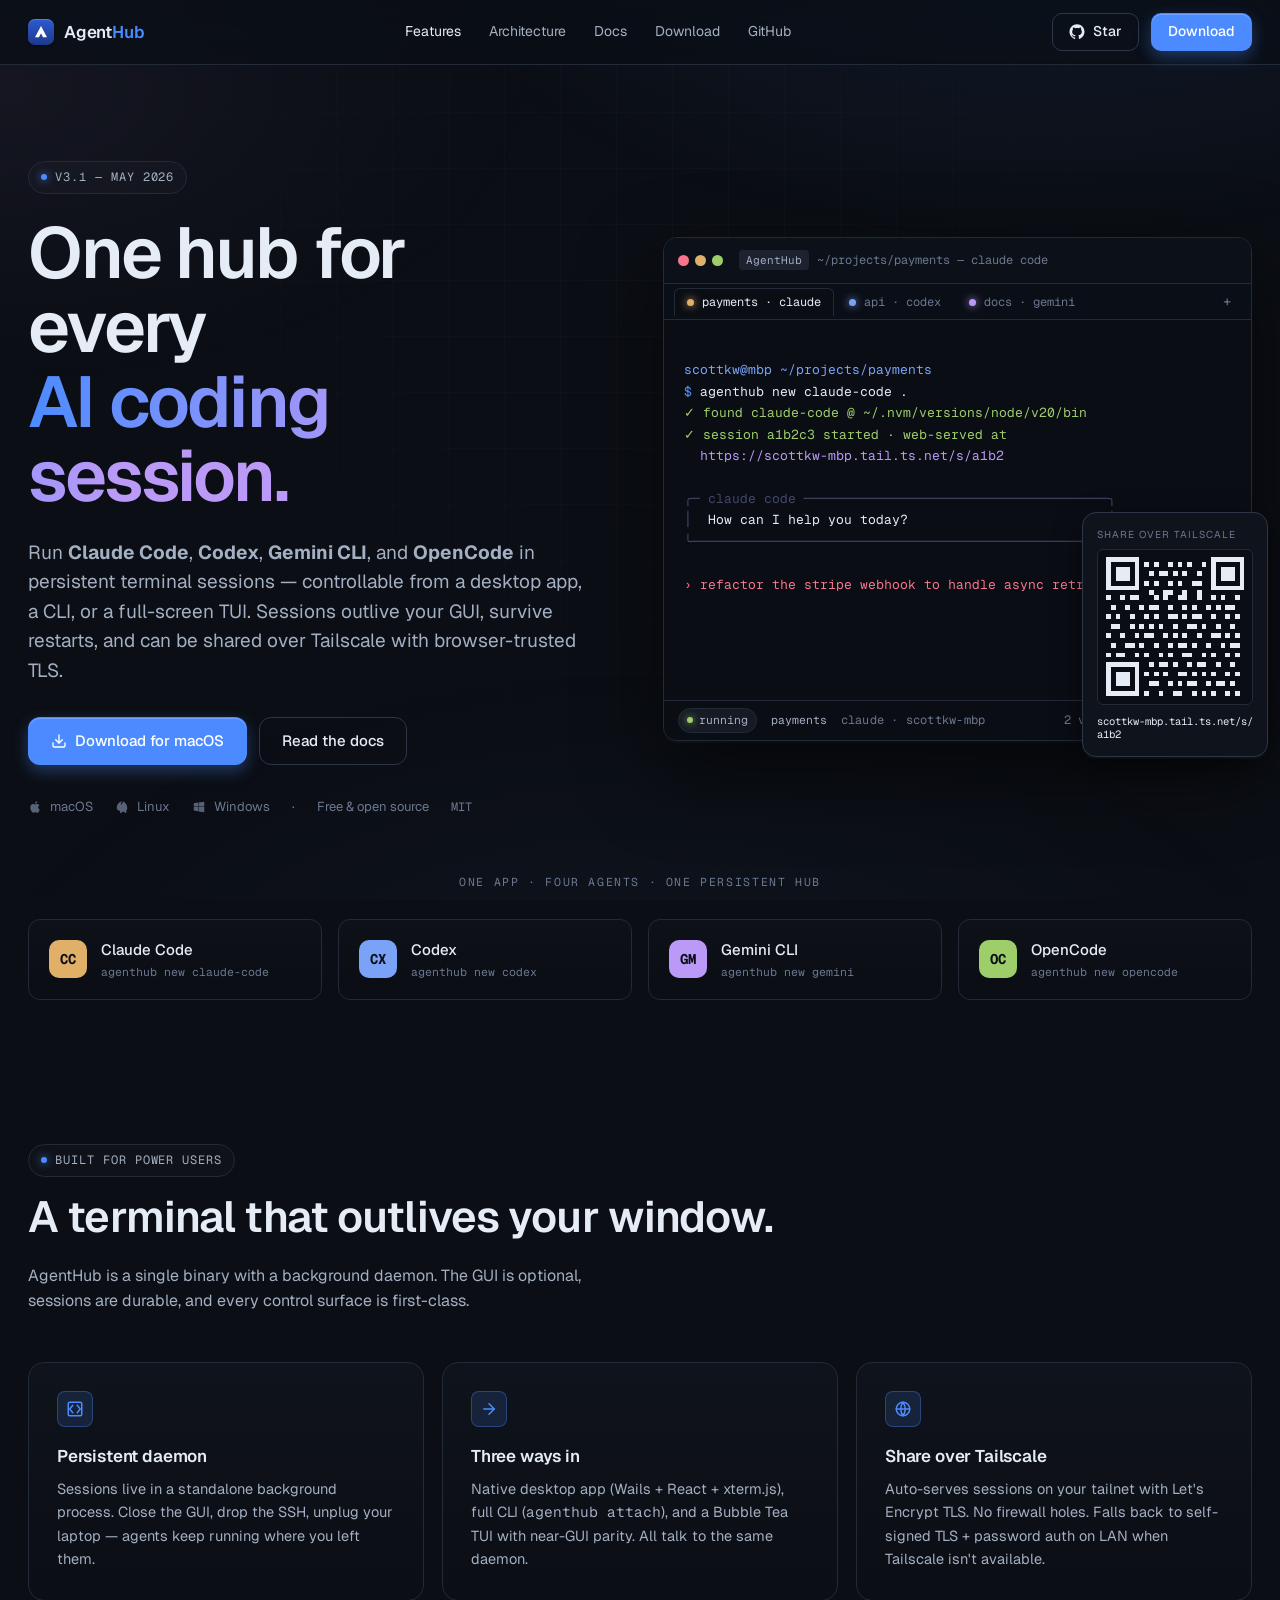
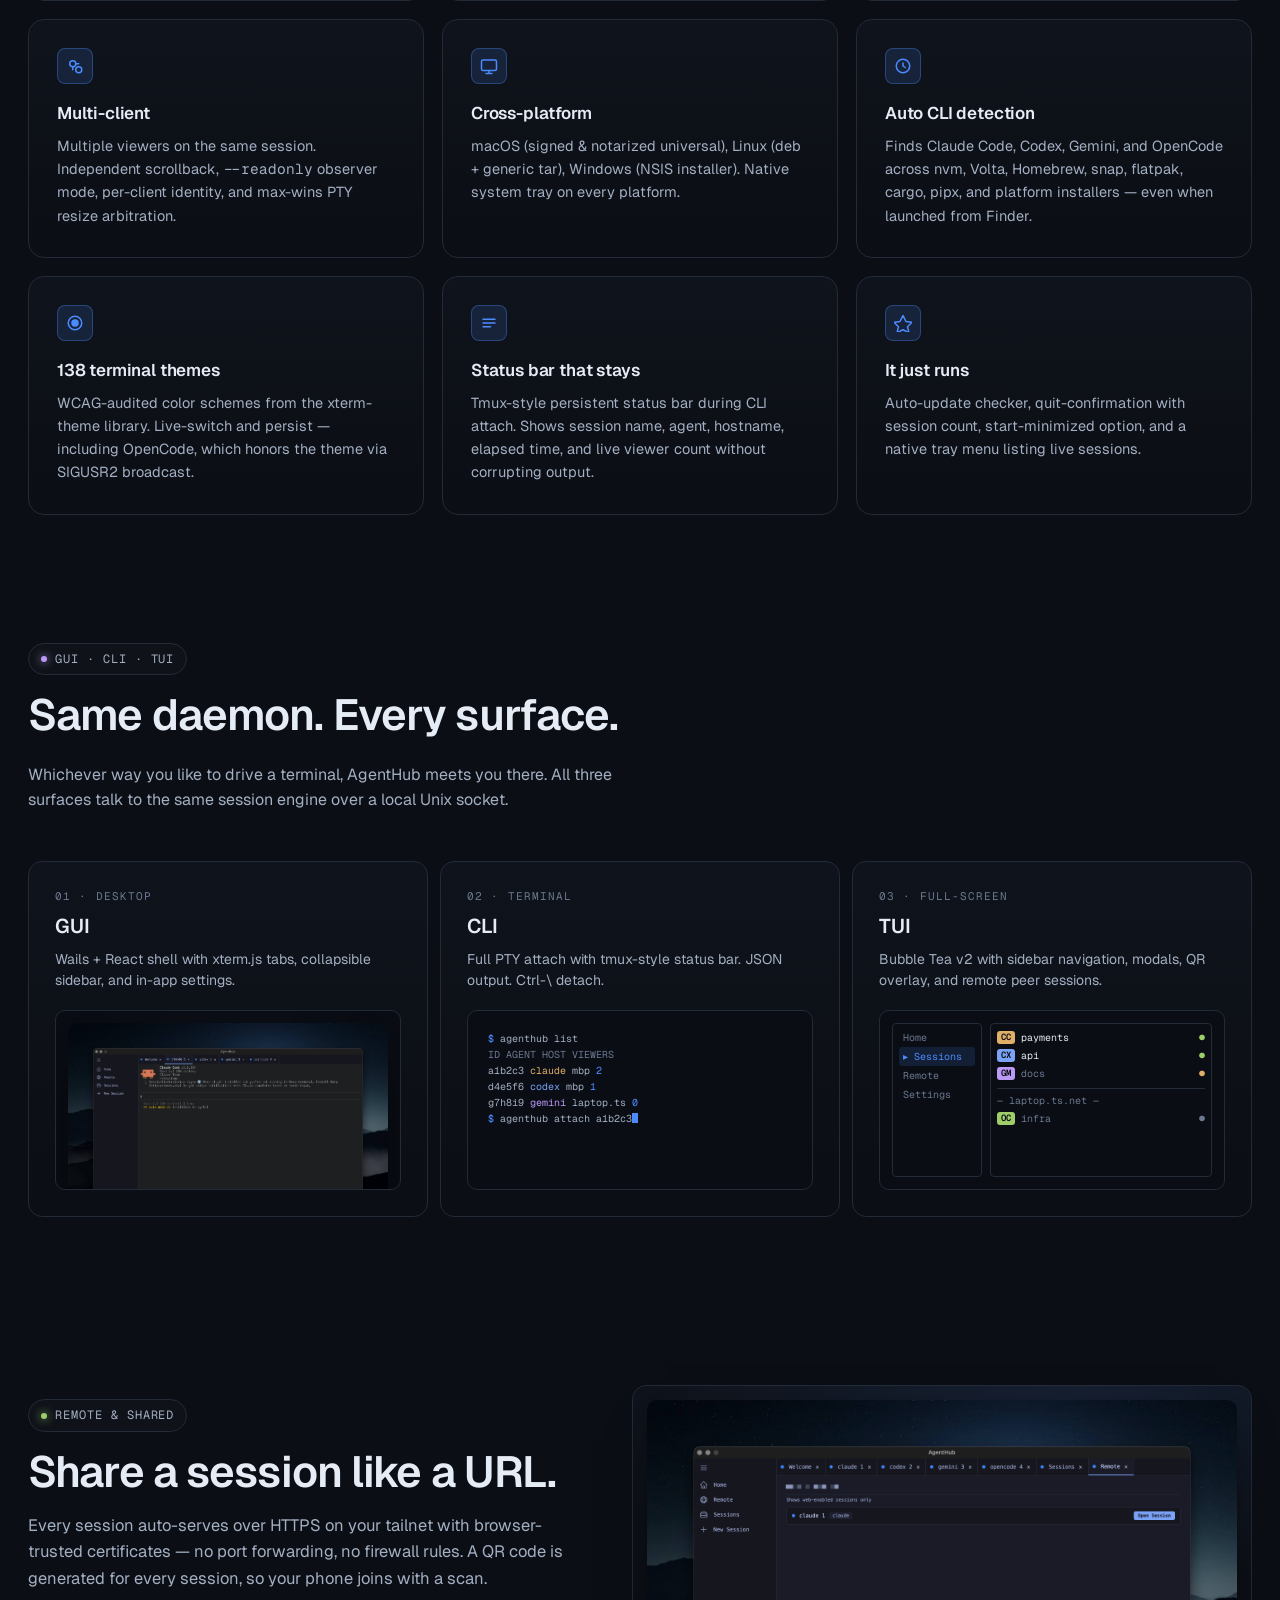
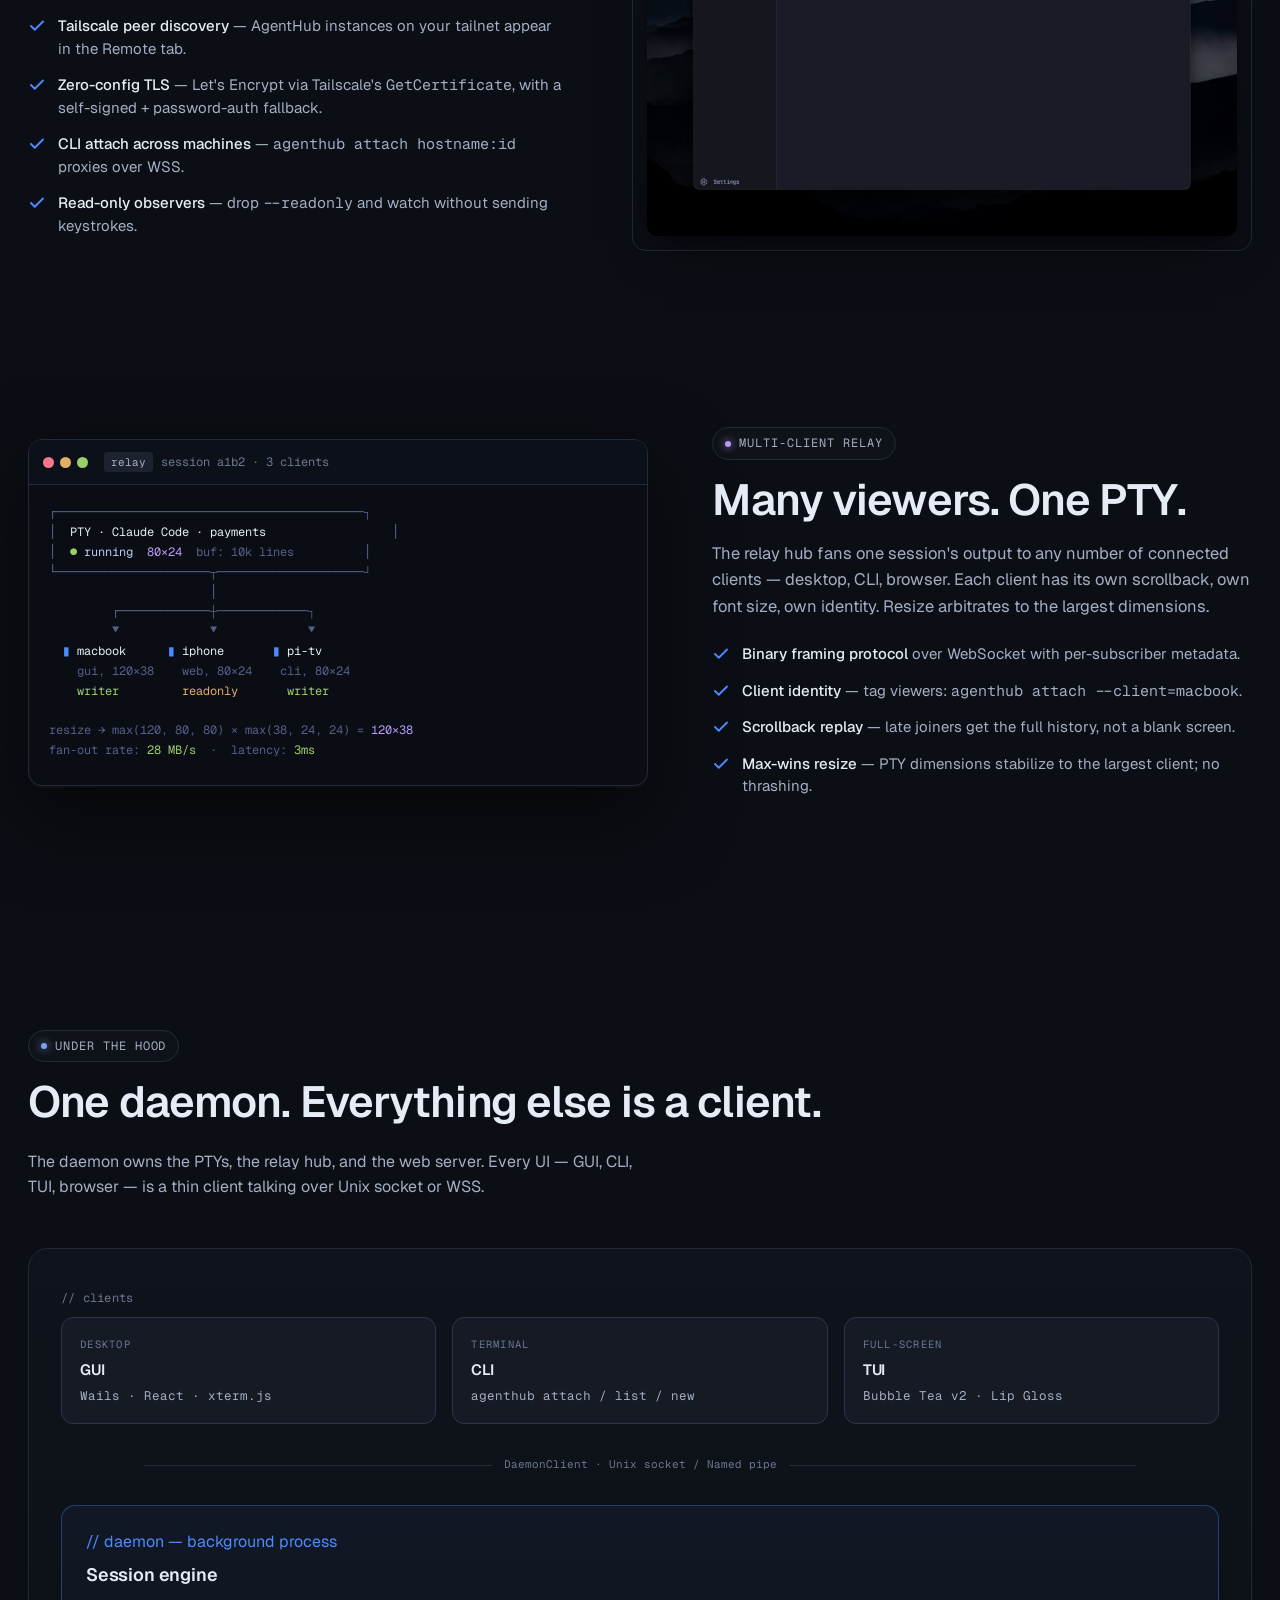
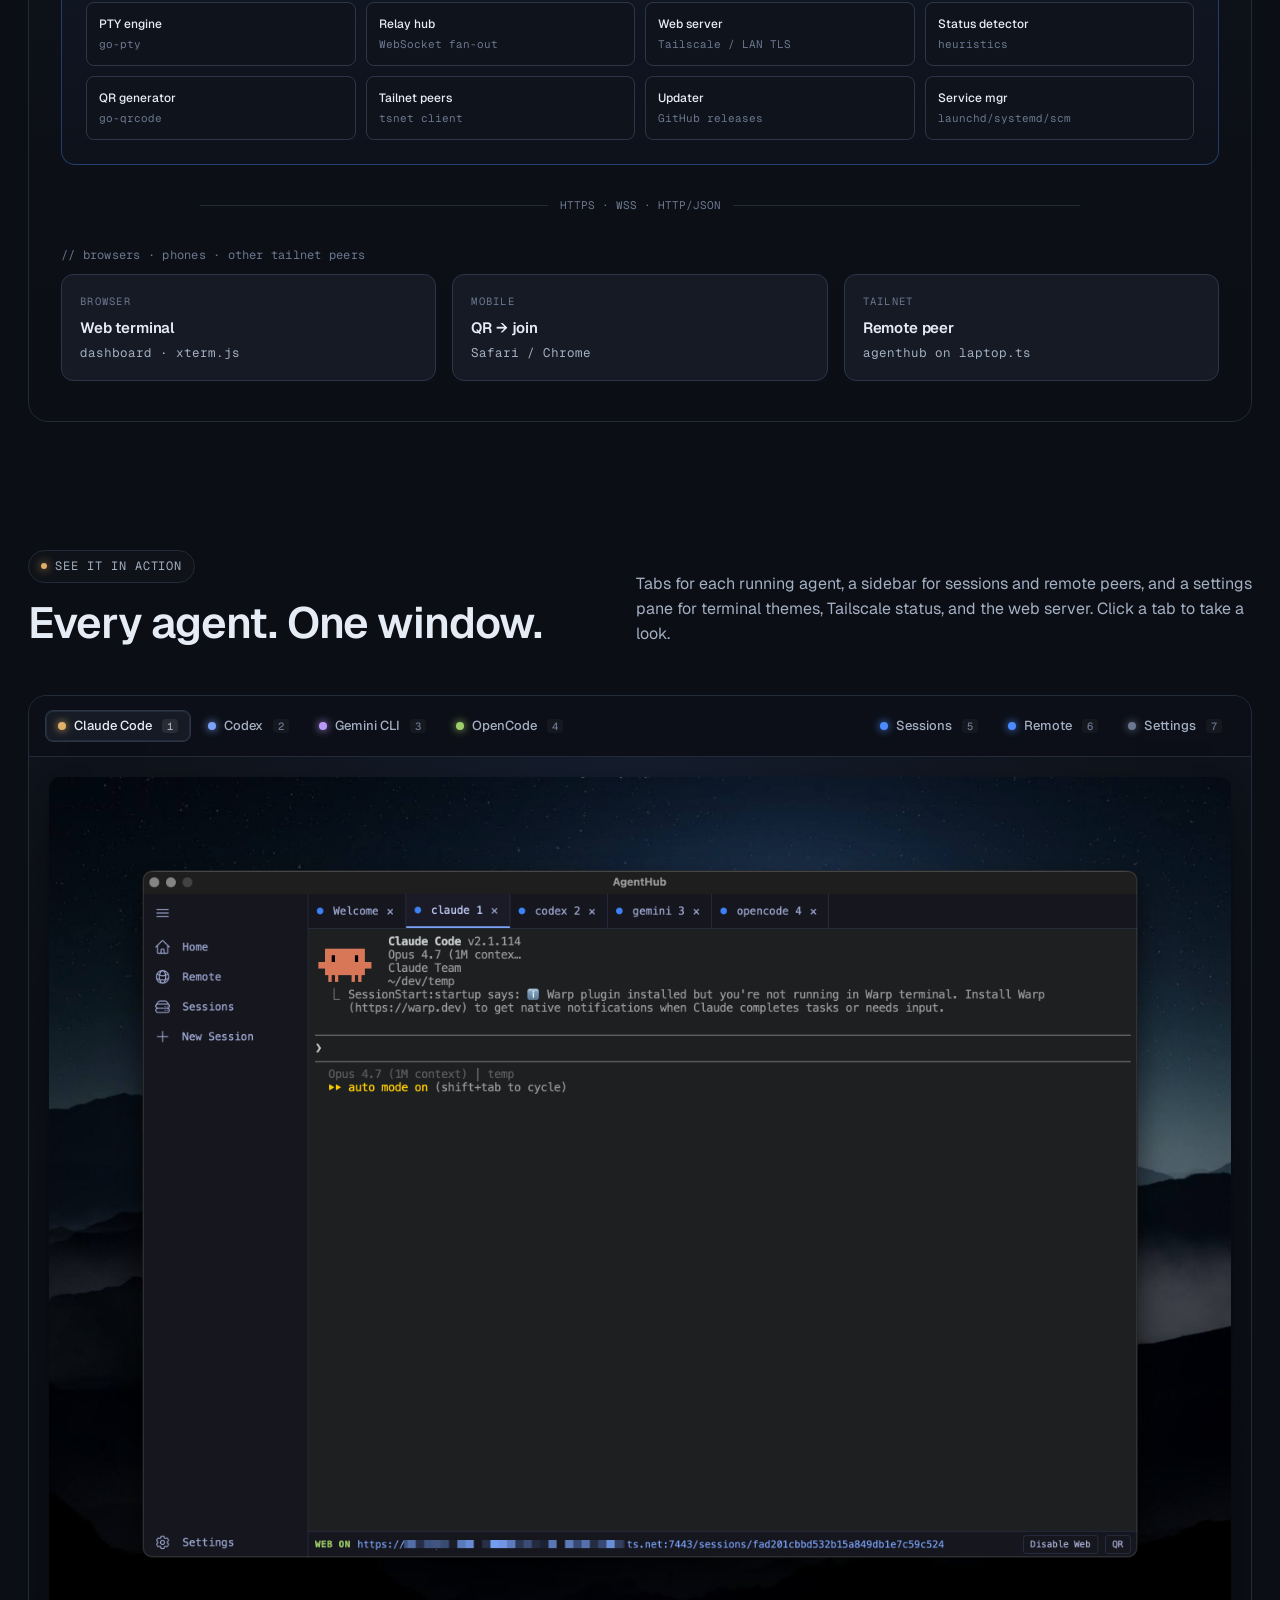
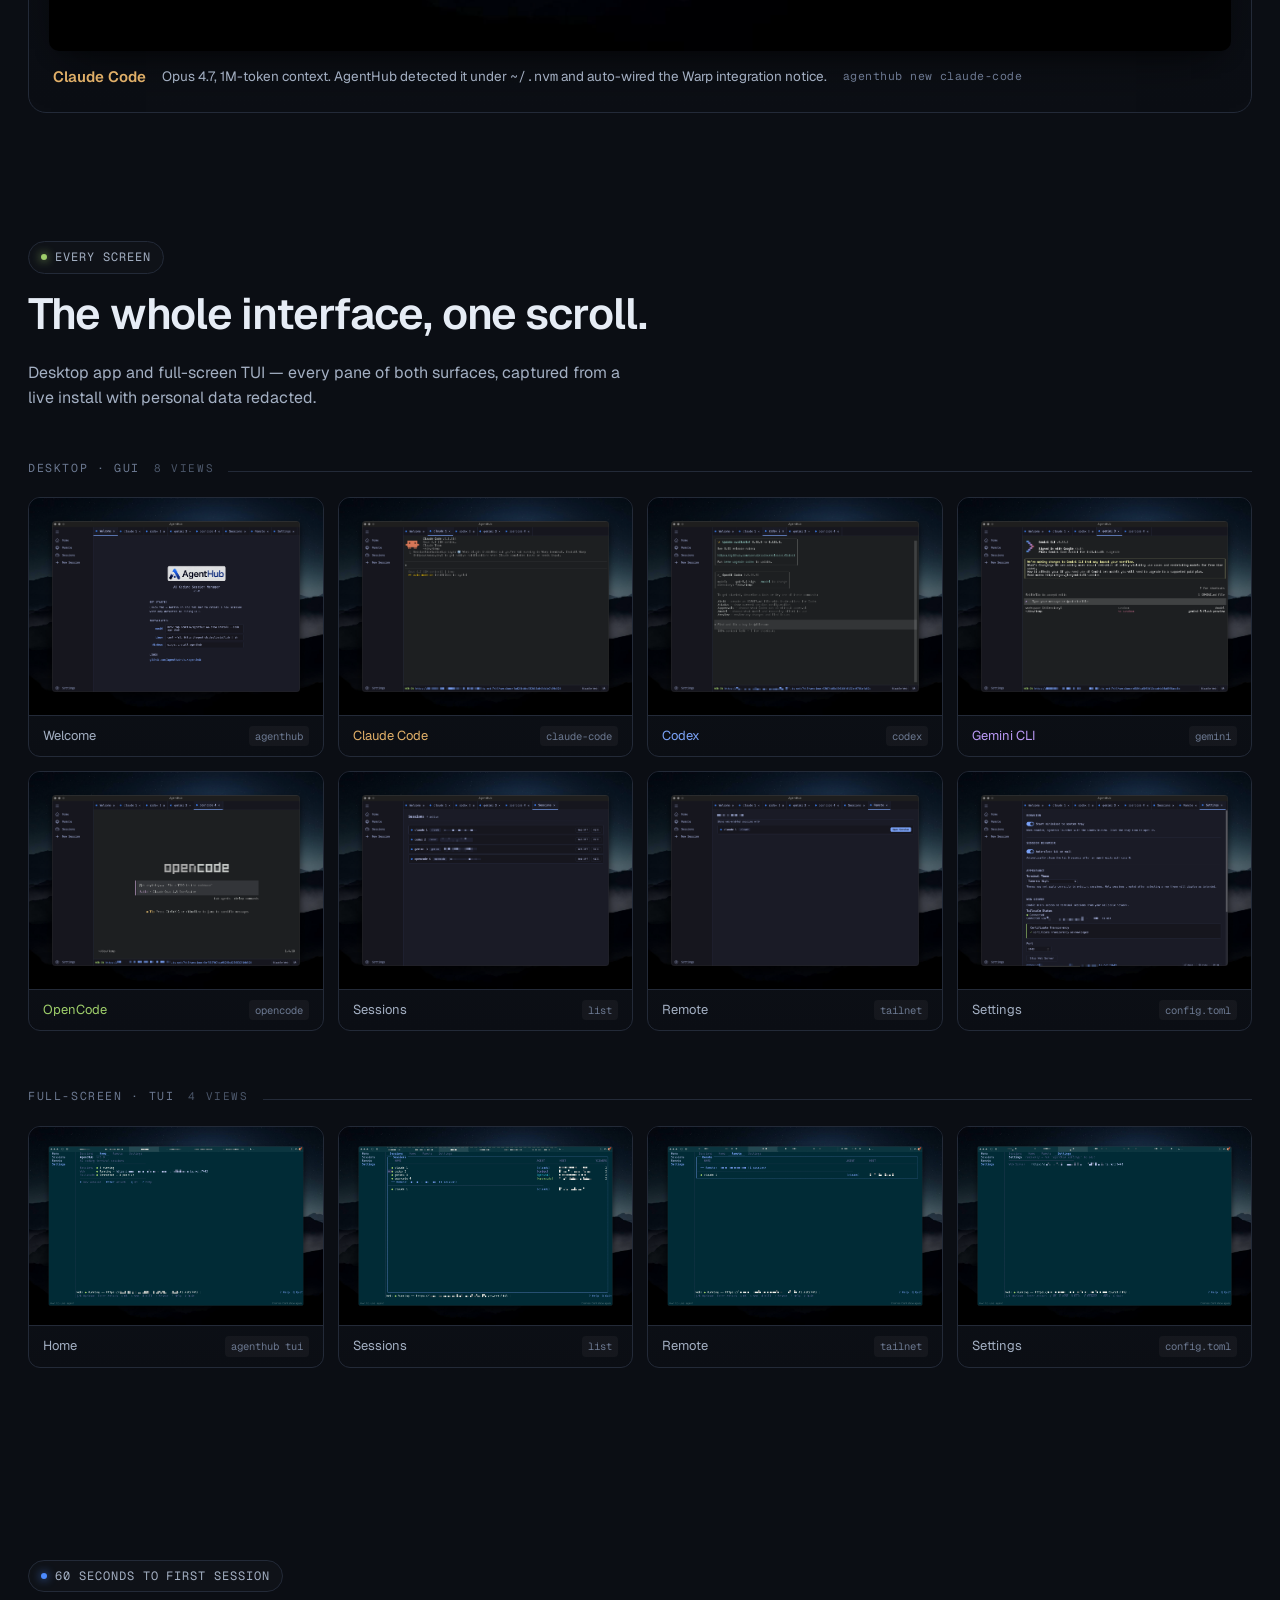
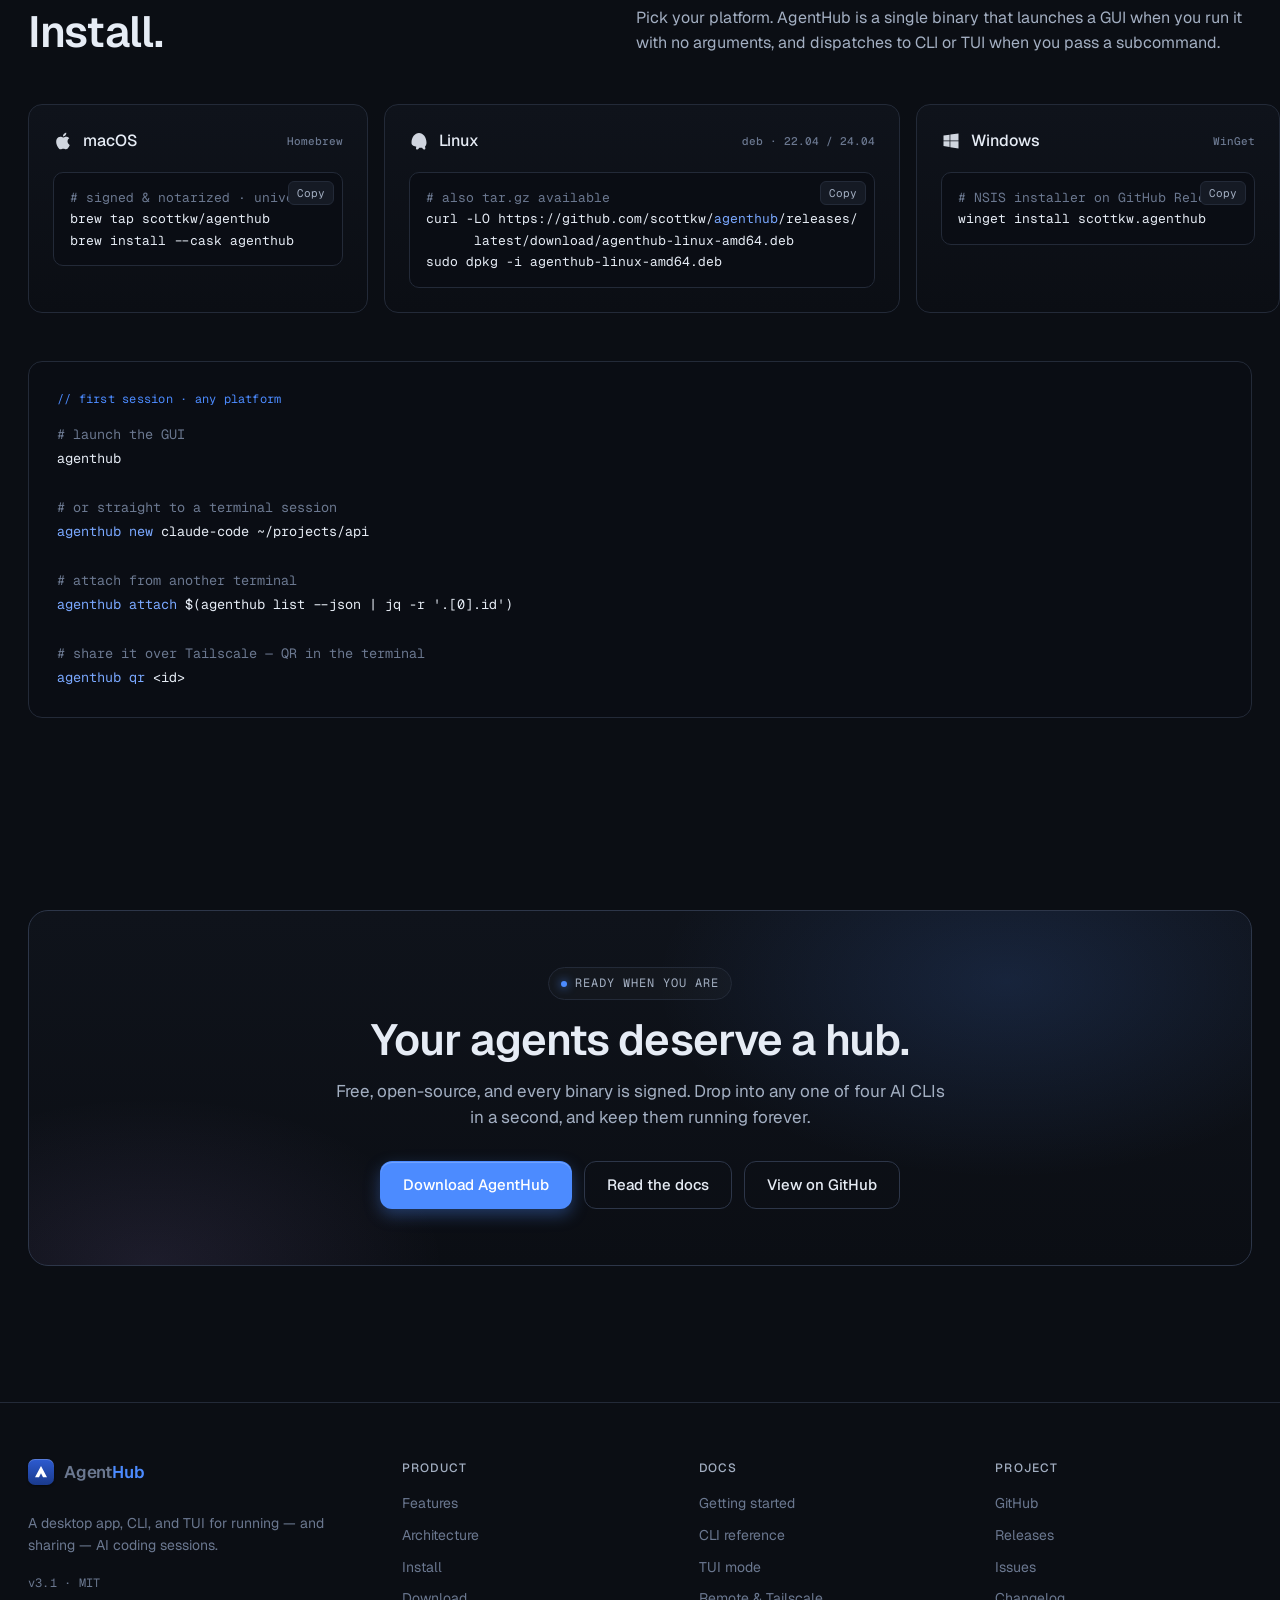
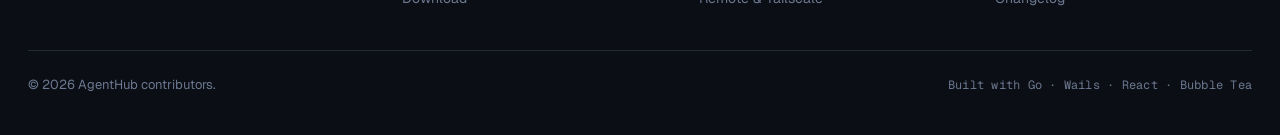
==== commit a9f7d854: "Update website for AgentHub v3.1.0 release Bumps version badges from v3.0 to v3.1 across hero, foote" ====
--- a/site/index.html
+++ b/site/index.html
@@ -614,7 +614,7 @@
   <div class="container-wide">
     <div class="hero-grid">
       <div>
-        <span class="eyebrow"><span class="dot"></span> v3.0 — Apr 2026</span>
+        <span class="eyebrow"><span class="dot"></span> v3.1 — May 2026</span>
         <h1>
           One hub for every<br/>
           <span class="strike">AI coding session.</span>
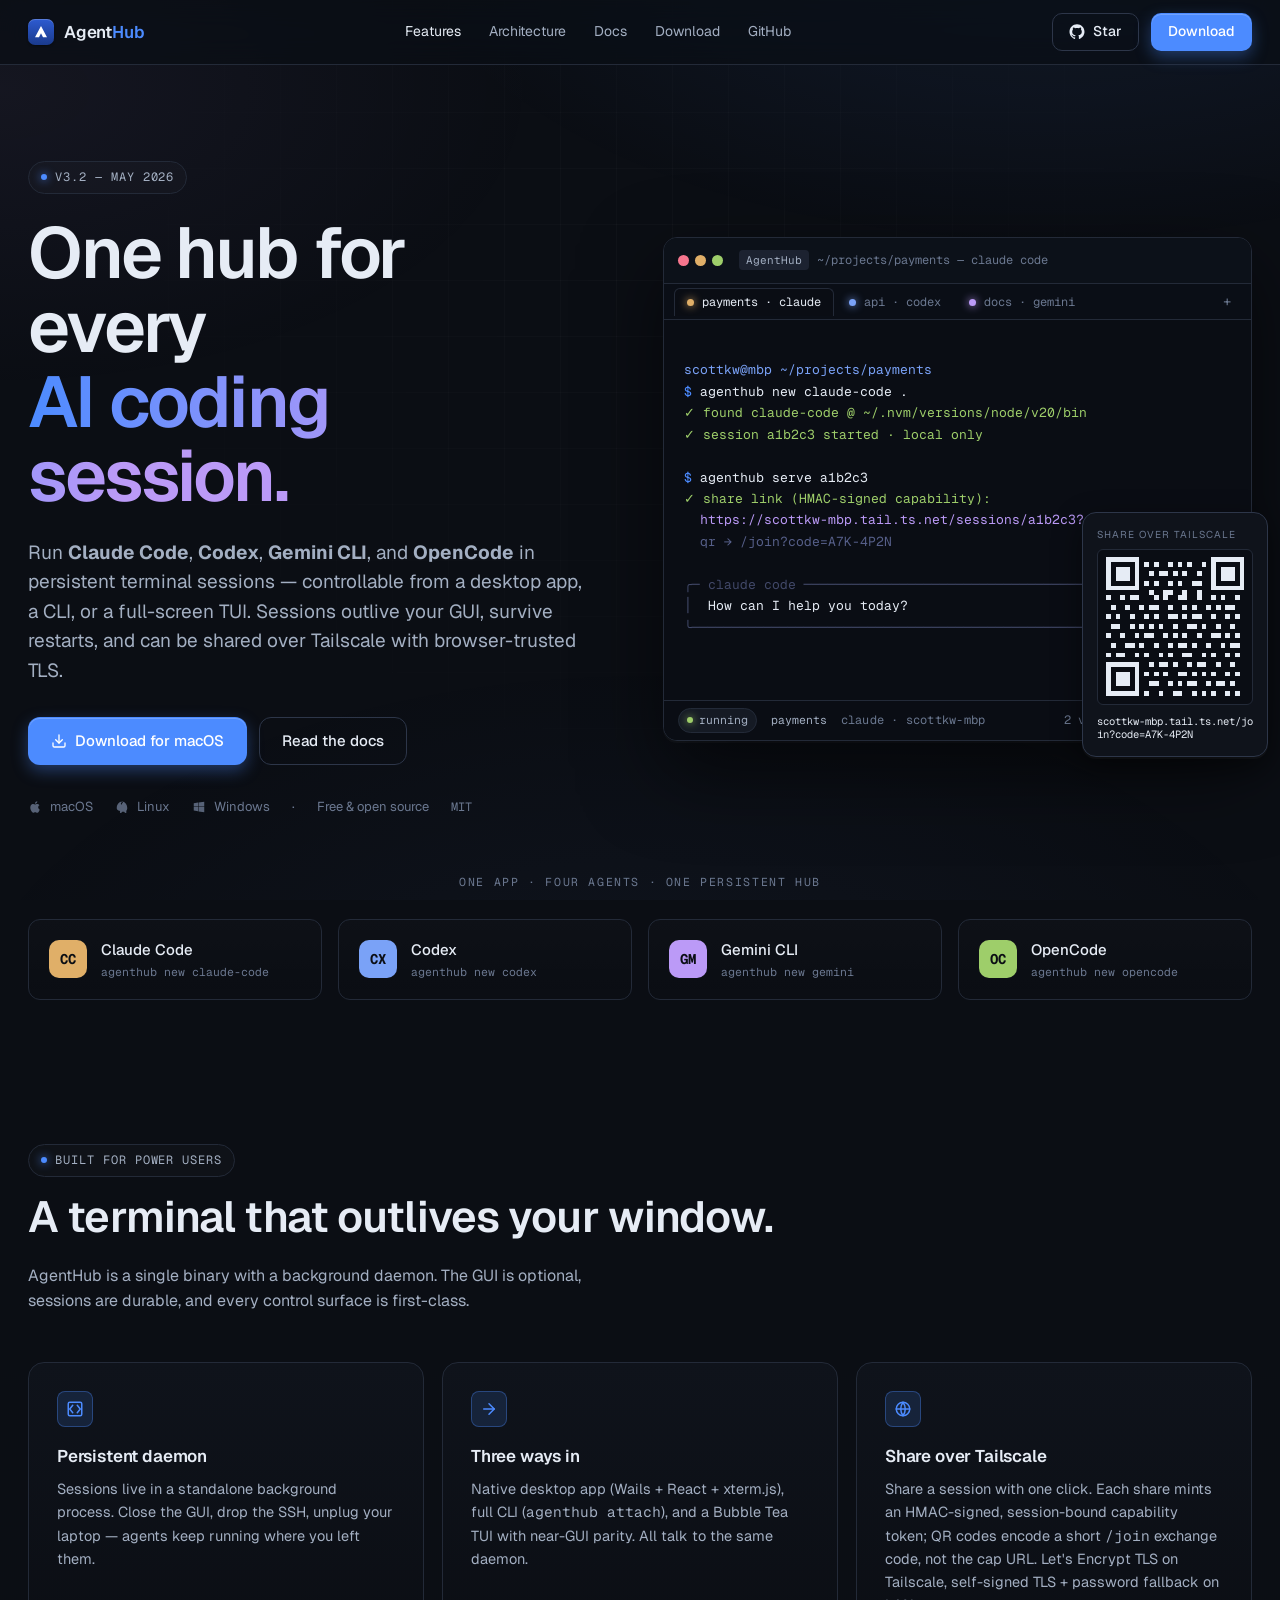
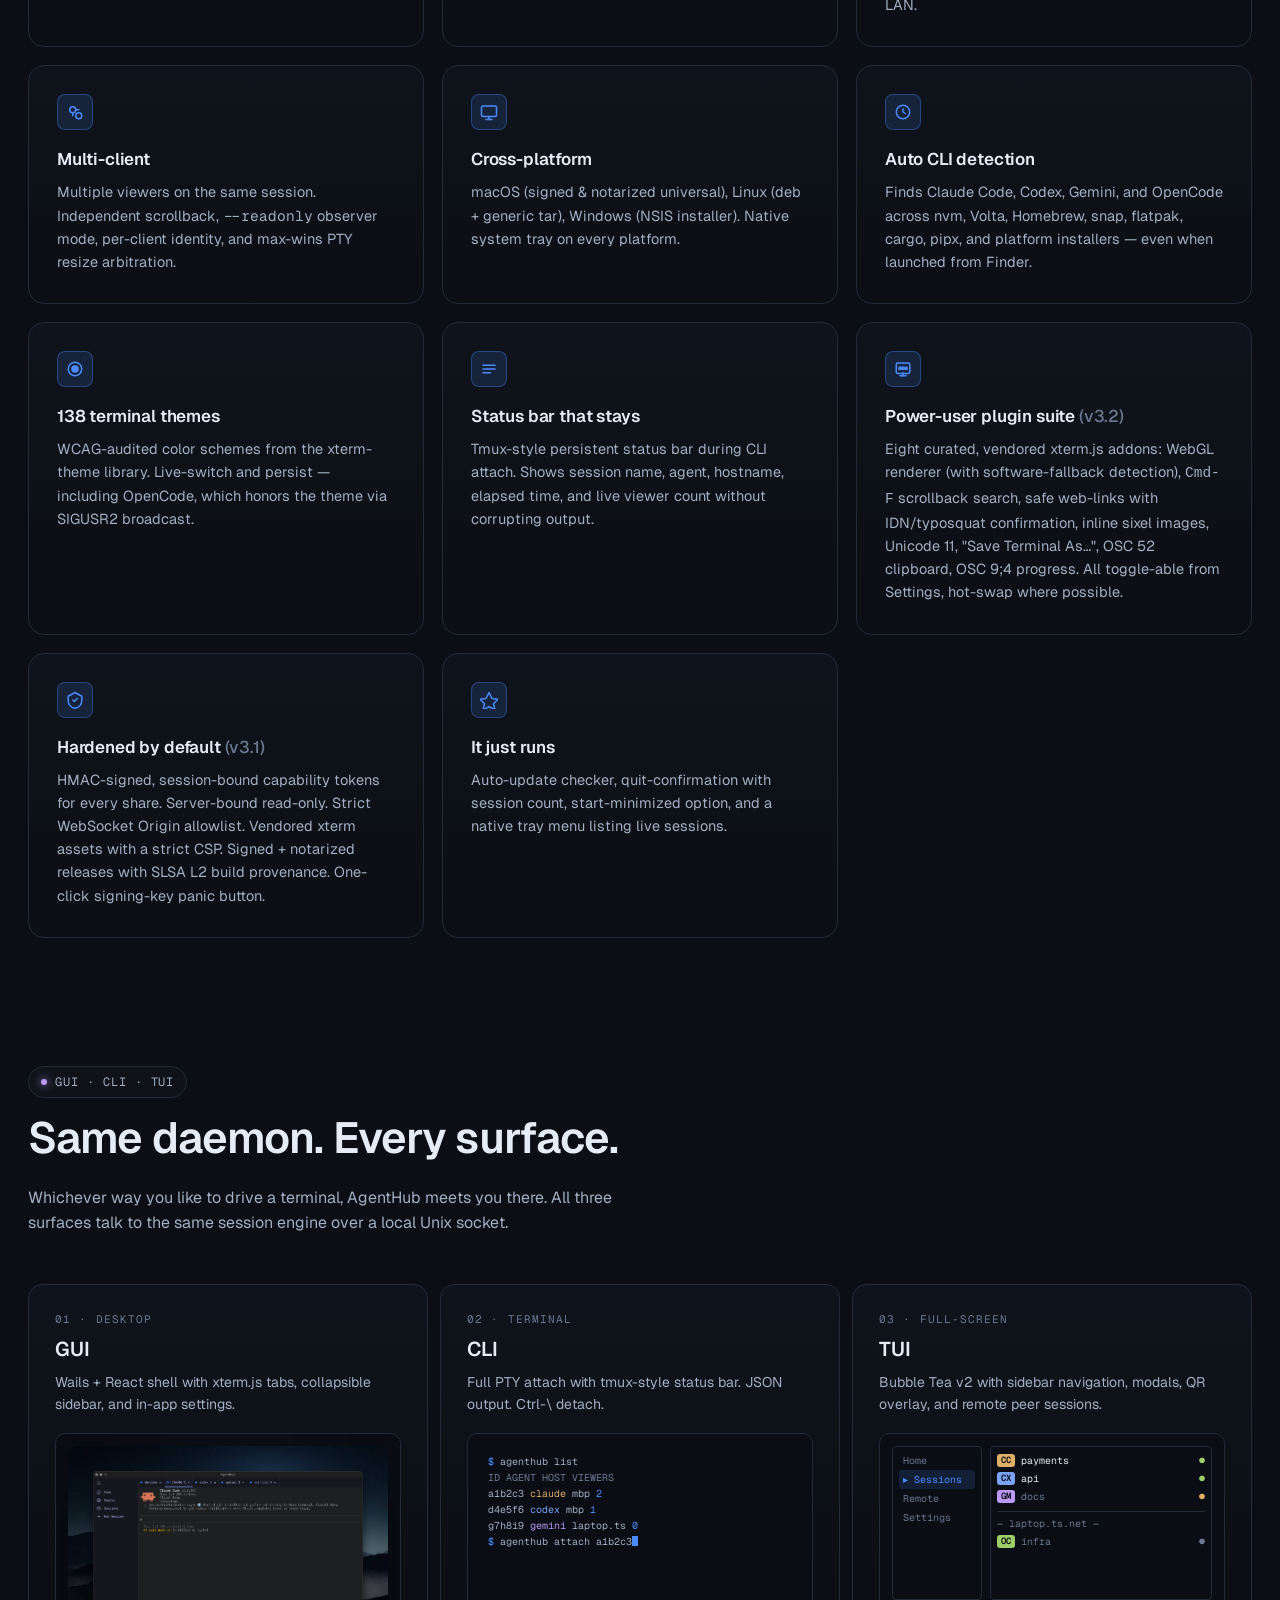
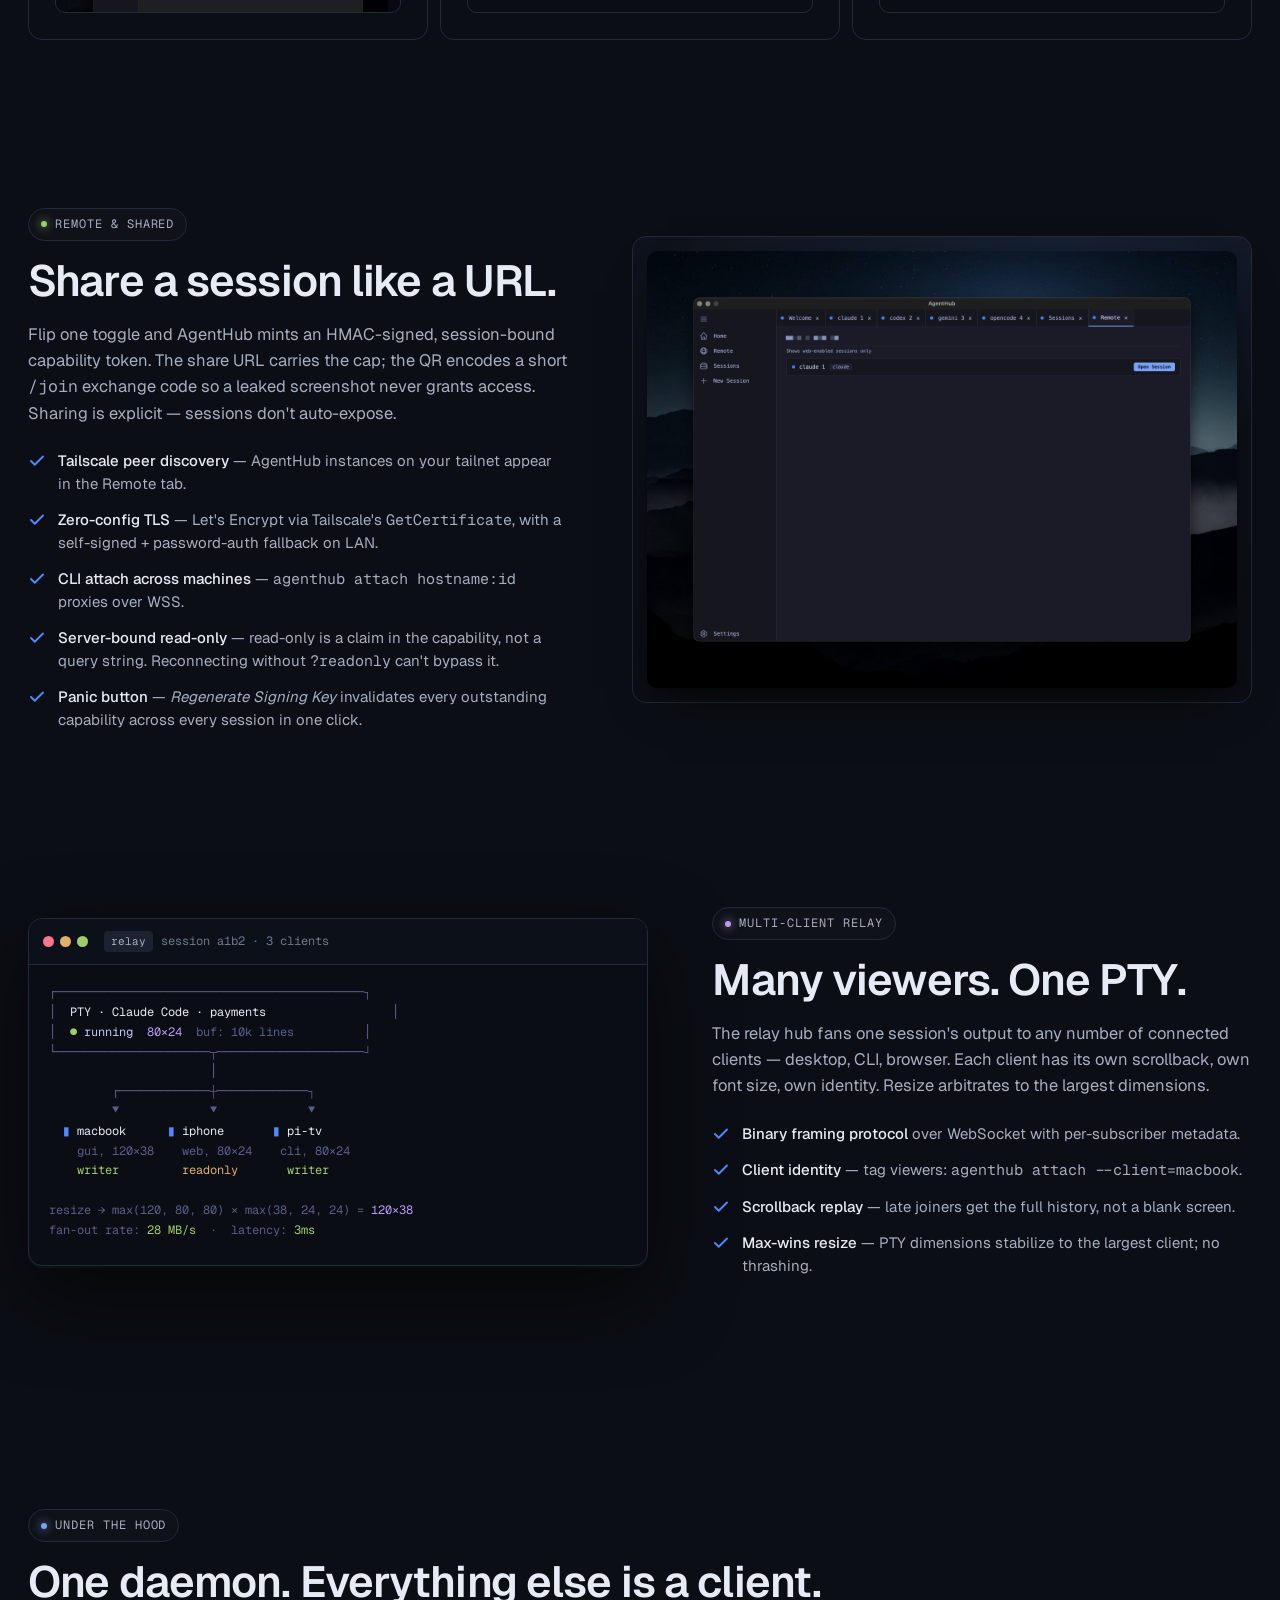
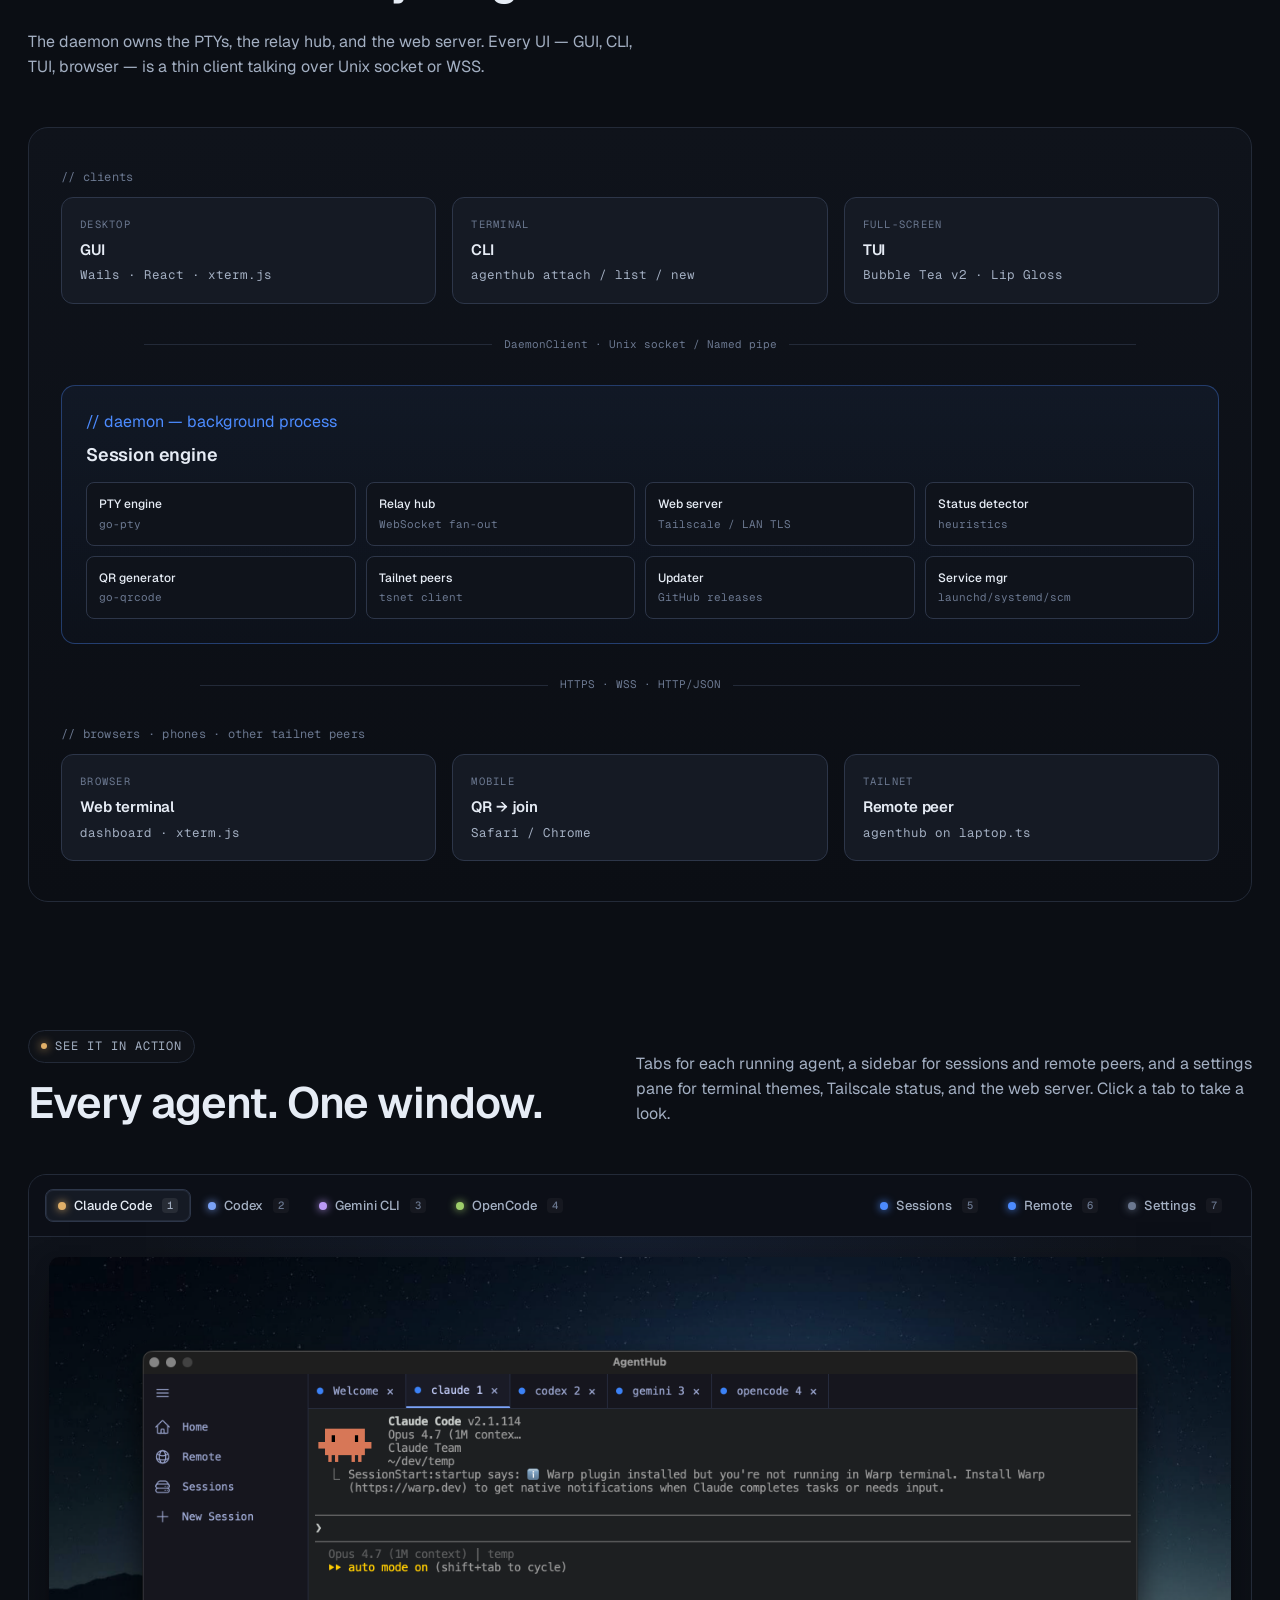
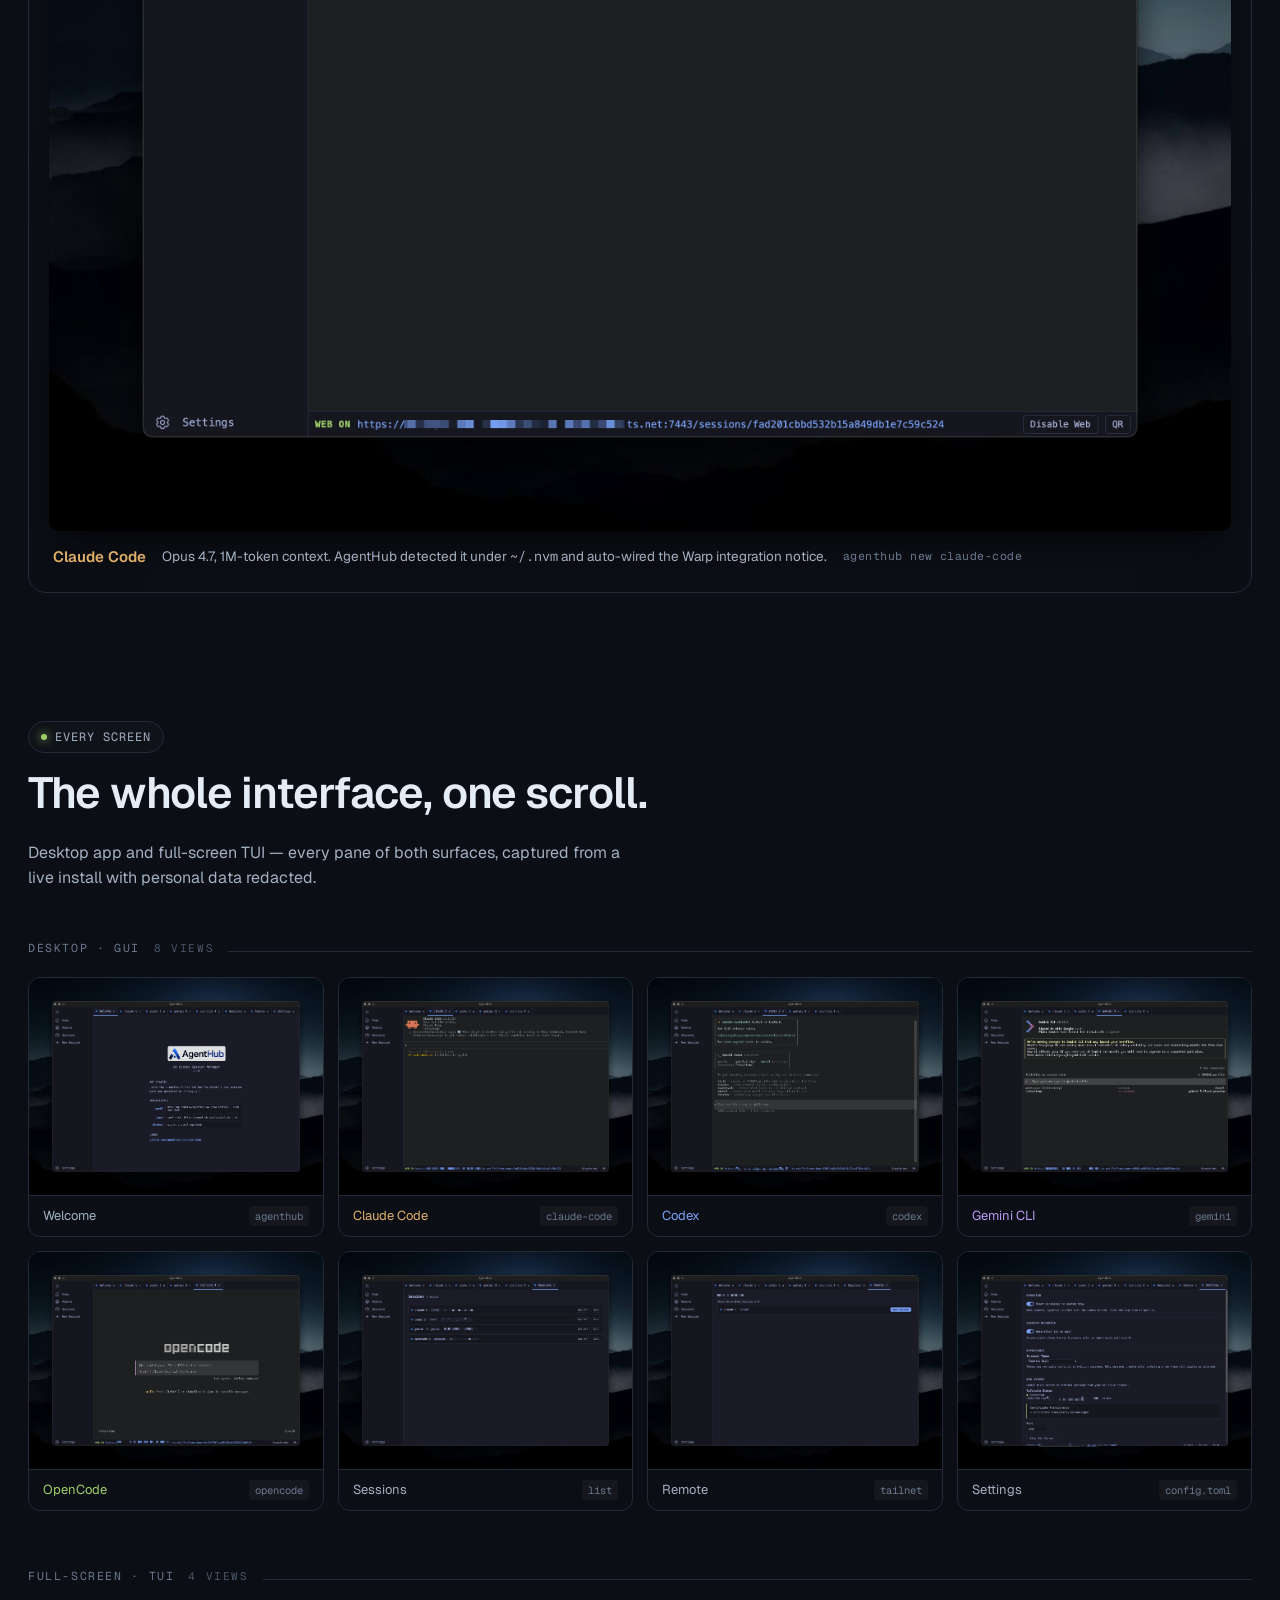
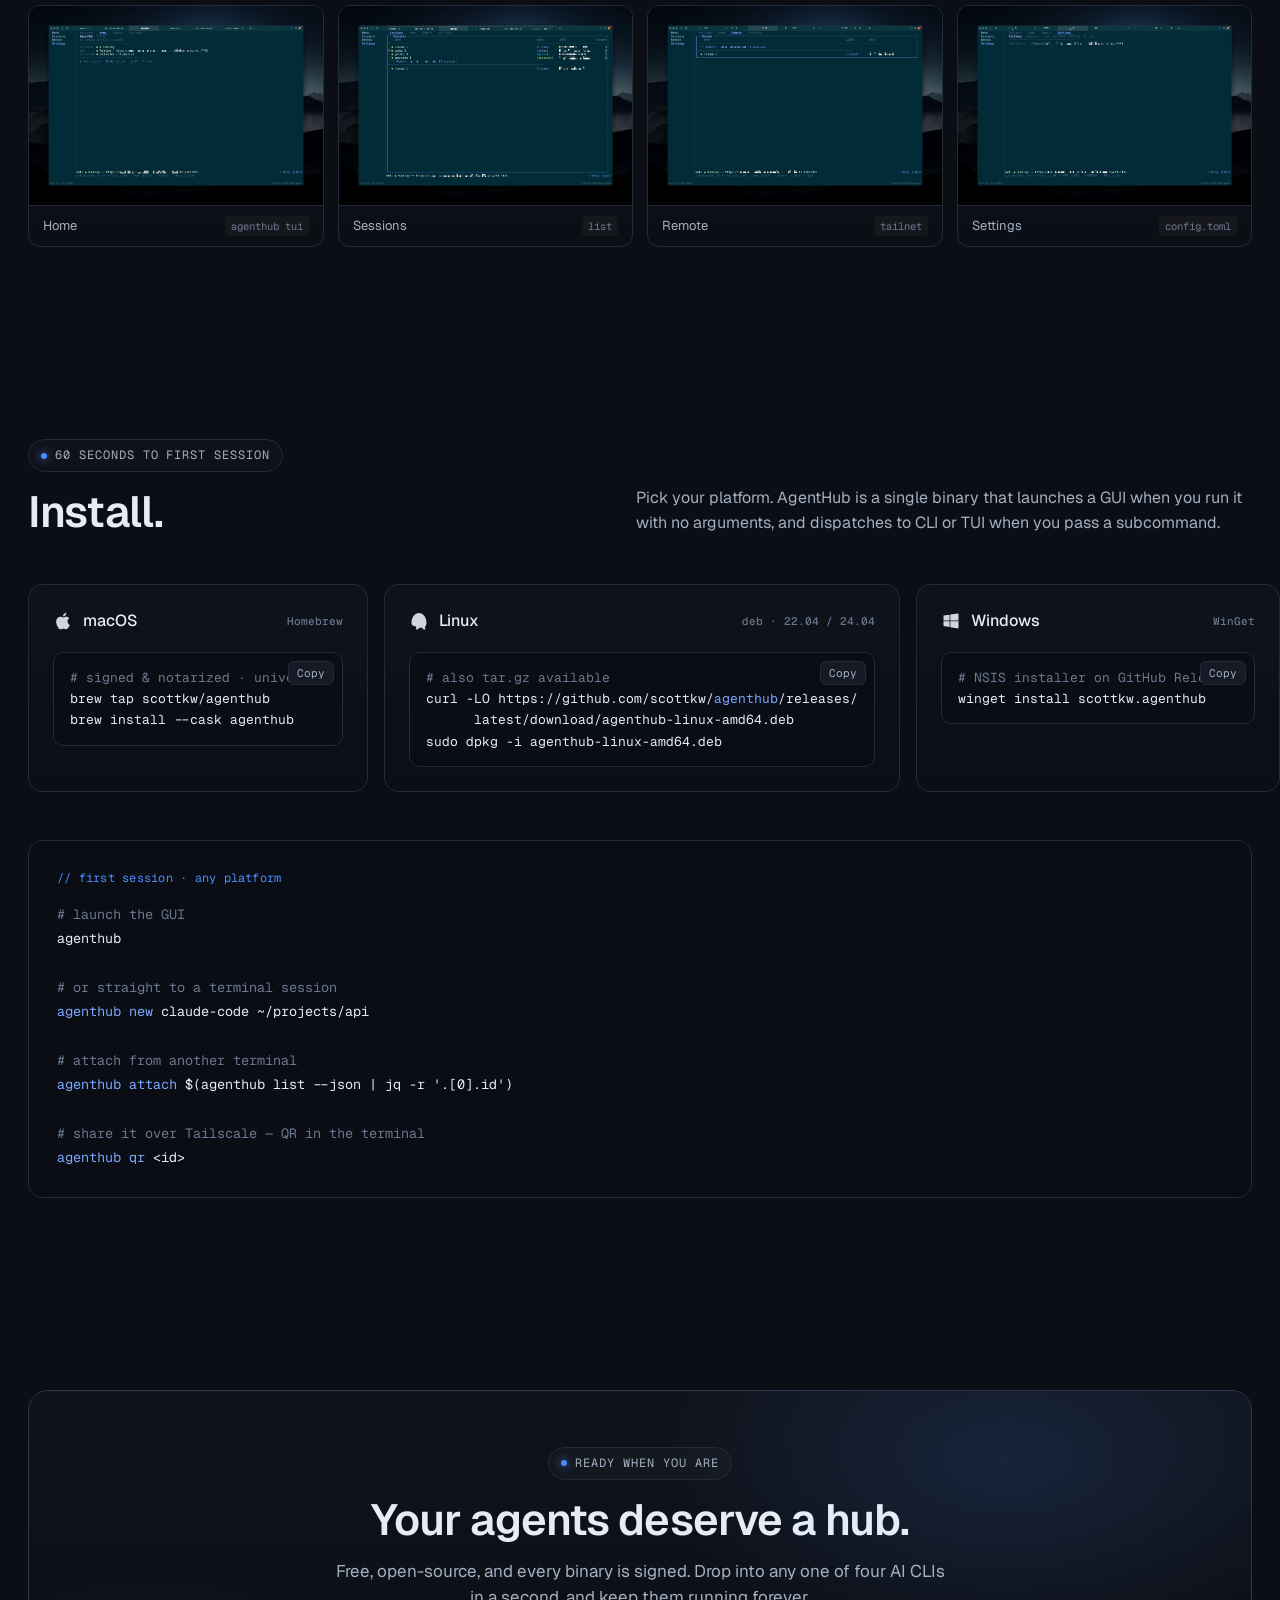
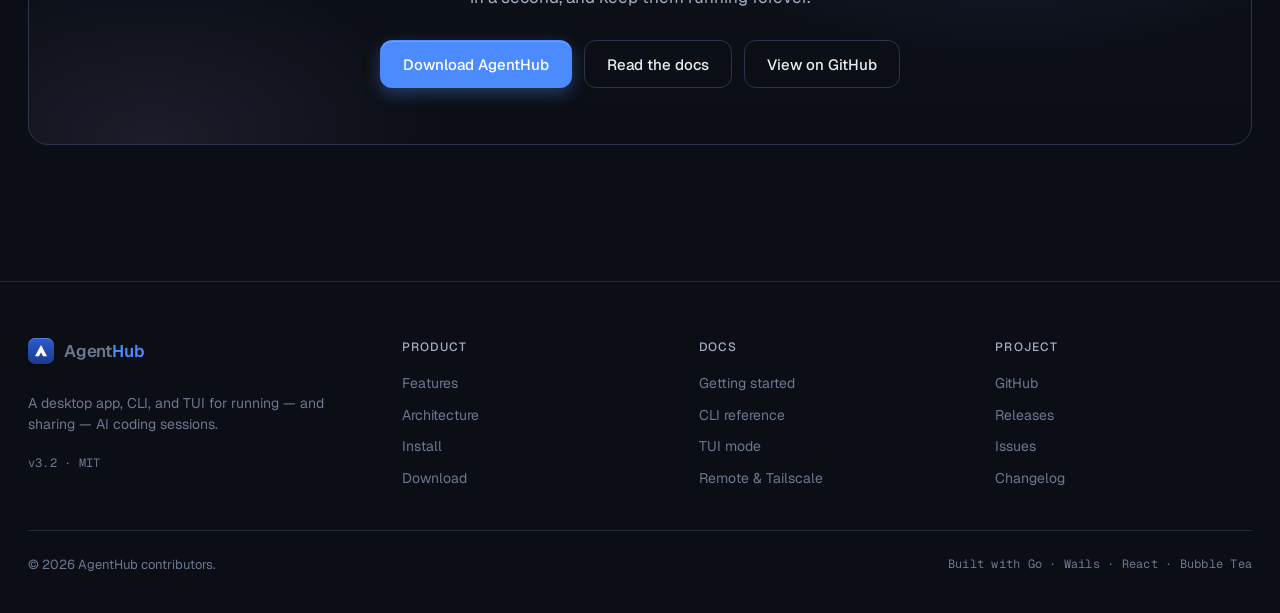
==== commit 5a93d65a: "Update website for AgentHub v3.2 release Sync site to v3.2: surface the new vendored xterm.js plugin" ====
--- a/site/index.html
+++ b/site/index.html
@@ -614,7 +614,7 @@
   <div class="container-wide">
     <div class="hero-grid">
       <div>
-        <span class="eyebrow"><span class="dot"></span> v3.1 — May 2026</span>
+        <span class="eyebrow"><span class="dot"></span> v3.2 — May 2026</span>
         <h1>
           One hub for every<br/>
           <span class="strike">AI coding session.</span>
@@ -758,7 +758,7 @@
               </g>
             </svg>
           </div>
-          <div class="url">scottkw-mbp.tail.ts.net/s/a1b2</div>
+          <div class="url">scottkw-mbp.tail.ts.net/join?code=A7K-4P2N</div>
         </div>
       </div>
     </div>
@@ -813,7 +813,7 @@
       <div class="card">
         <div class="icon"><svg viewBox="0 0 24 24" fill="none" stroke="currentColor" stroke-width="2" stroke-linecap="round" stroke-linejoin="round"><circle cx="12" cy="12" r="9"/><path d="M3 12h18M12 3a15 15 0 0 1 0 18M12 3a15 15 0 0 0 0 18"/></svg></div>
         <h3>Share over Tailscale</h3>
-        <p>Auto-serves sessions on your tailnet with Let's Encrypt TLS. No firewall holes. Falls back to self-signed TLS + password auth on LAN when Tailscale isn't available.</p>
+        <p>Share a session with one click. Each share mints an HMAC-signed, session-bound capability token; QR codes encode a short <code>/join</code> exchange code, not the cap URL. Let's Encrypt TLS on Tailscale, self-signed TLS + password fallback on LAN.</p>
       </div>
       <div class="card">
         <div class="icon"><svg viewBox="0 0 24 24" fill="none" stroke="currentColor" stroke-width="2" stroke-linecap="round" stroke-linejoin="round"><circle cx="9" cy="9" r="4"/><circle cx="17" cy="17" r="4"/><path d="M9 13v4M13 9h4"/></svg></div>
@@ -839,6 +839,16 @@
         <div class="icon"><svg viewBox="0 0 24 24" fill="none" stroke="currentColor" stroke-width="2" stroke-linecap="round" stroke-linejoin="round"><path d="M4 7h16M4 12h16M4 17h10"/></svg></div>
         <h3>Status bar that stays</h3>
         <p>Tmux-style persistent status bar during CLI attach. Shows session name, agent, hostname, elapsed time, and live viewer count without corrupting output.</p>
+      </div>
+      <div class="card">
+        <div class="icon"><svg viewBox="0 0 24 24" fill="none" stroke="currentColor" stroke-width="2" stroke-linecap="round" stroke-linejoin="round"><rect x="3" y="4" width="18" height="14" rx="2"/><path d="M8 21h8"/><path d="M12 17v4"/><circle cx="8" cy="11" r="1.6" fill="currentColor"/><circle cx="12" cy="11" r="1.6" fill="currentColor"/><circle cx="16" cy="11" r="1.6" fill="currentColor"/></svg></div>
+        <h3>Power-user plugin suite <span style="color:var(--fg-faint); font-weight:500;">(v3.2)</span></h3>
+        <p>Eight curated, vendored xterm.js addons: WebGL renderer (with software-fallback detection), <kbd>Cmd-F</kbd> scrollback search, safe web-links with IDN/typosquat confirmation, inline sixel images, Unicode 11, "Save Terminal As…", OSC 52 clipboard, OSC 9;4 progress. All toggle-able from Settings, hot-swap where possible.</p>
+      </div>
+      <div class="card">
+        <div class="icon"><svg viewBox="0 0 24 24" fill="none" stroke="currentColor" stroke-width="2" stroke-linecap="round" stroke-linejoin="round"><path d="M12 2L3 7v6c0 5 4 9 9 10 5-1 9-5 9-10V7z"/><path d="M9 12l2 2 4-4"/></svg></div>
+        <h3>Hardened by default <span style="color:var(--fg-faint); font-weight:500;">(v3.1)</span></h3>
+        <p>HMAC-signed, session-bound capability tokens for every share. Server-bound read-only. Strict WebSocket Origin allowlist. Vendored xterm assets with a strict CSP. Signed + notarized releases with SLSA L2 build provenance. One-click signing-key panic button.</p>
       </div>
       <div class="card">
         <div class="icon"><svg viewBox="0 0 24 24" fill="none" stroke="currentColor" stroke-width="2" stroke-linecap="round" stroke-linejoin="round"><path d="M12 2l4 8 8 1-6 6 2 8-8-4-8 4 2-8-6-6 8-1z"/></svg></div>
@@ -919,12 +929,13 @@
       <div>
         <span class="eyebrow"><span class="dot" style="background:var(--opencode); box-shadow:0 0 10px var(--opencode);"></span> Remote &amp; shared</span>
         <h2 style="margin-top:16px;">Share a session like a URL.</h2>
-        <p class="lede">Every session auto-serves over HTTPS on your tailnet with browser-trusted certificates — no port forwarding, no firewall rules. A QR code is generated for every session, so your phone joins with a scan.</p>
+        <p class="lede">Flip one toggle and AgentHub mints an HMAC-signed, session-bound capability token. The share URL carries the cap; the QR encodes a short <code>/join</code> exchange code so a leaked screenshot never grants access. Sharing is explicit — sessions don't auto-expose.</p>
         <ul class="bf-list">
           <li><svg viewBox="0 0 24 24" fill="none" stroke="currentColor" stroke-width="2.5" stroke-linecap="round" stroke-linejoin="round"><polyline points="20 6 9 17 4 12"/></svg><div><strong>Tailscale peer discovery</strong> <span>— AgentHub instances on your tailnet appear in the Remote tab.</span></div></li>
-          <li><svg viewBox="0 0 24 24" fill="none" stroke="currentColor" stroke-width="2.5" stroke-linecap="round" stroke-linejoin="round"><polyline points="20 6 9 17 4 12"/></svg><div><strong>Zero-config TLS</strong> <span>— Let's Encrypt via Tailscale's <code>GetCertificate</code>, with a self-signed + password-auth fallback.</span></div></li>
+          <li><svg viewBox="0 0 24 24" fill="none" stroke="currentColor" stroke-width="2.5" stroke-linecap="round" stroke-linejoin="round"><polyline points="20 6 9 17 4 12"/></svg><div><strong>Zero-config TLS</strong> <span>— Let's Encrypt via Tailscale's <code>GetCertificate</code>, with a self-signed + password-auth fallback on LAN.</span></div></li>
           <li><svg viewBox="0 0 24 24" fill="none" stroke="currentColor" stroke-width="2.5" stroke-linecap="round" stroke-linejoin="round"><polyline points="20 6 9 17 4 12"/></svg><div><strong>CLI attach across machines</strong> <span>— <code>agenthub attach hostname:id</code> proxies over WSS.</span></div></li>
-          <li><svg viewBox="0 0 24 24" fill="none" stroke="currentColor" stroke-width="2.5" stroke-linecap="round" stroke-linejoin="round"><polyline points="20 6 9 17 4 12"/></svg><div><strong>Read-only observers</strong> <span>— drop <code>--readonly</code> and watch without sending keystrokes.</span></div></li>
+          <li><svg viewBox="0 0 24 24" fill="none" stroke="currentColor" stroke-width="2.5" stroke-linecap="round" stroke-linejoin="round"><polyline points="20 6 9 17 4 12"/></svg><div><strong>Server-bound read-only</strong> <span>— read-only is a claim in the capability, not a query string. Reconnecting without <code>?readonly</code> can't bypass it.</span></div></li>
+          <li><svg viewBox="0 0 24 24" fill="none" stroke="currentColor" stroke-width="2.5" stroke-linecap="round" stroke-linejoin="round"><polyline points="20 6 9 17 4 12"/></svg><div><strong>Panic button</strong> <span>— <em>Regenerate Signing Key</em> invalidates every outstanding capability across every session in one click.</span></div></li>
         </ul>
       </div>
       <div class="bf-visual">
@@ -1151,7 +1162,7 @@
           </span>
           <span class="gallery-cap" data-shot="settings">
             <span class="gc-title">Settings</span>
-            <span class="gc-desc">Tray behavior, auto-close rules, terminal theme (138 to choose from), Tailscale hostname, certificate transparency acknowledgement, and port.</span>
+            <span class="gc-desc">v3.2 Plugins panel (8 toggles with inline disclosures), 138 terminal themes, web server controls, v3.1 Security (Regenerate Signing Key, Tailscale 4-state status, CT disclosure), CLI path overrides, tray behavior, and auto-close rules.</span>
             <span class="gc-meta">~/.config/agenthub/config.toml</span>
           </span>
         </div>
@@ -1379,8 +1390,12 @@
     { text: 'scottkw@mbp ~/projects/payments', kind: 'path' },
     { text: '$ agenthub new claude-code .', kind: 'cmd', typing: true },
     { text: '✓ found claude-code @ ~/.nvm/versions/node/v20/bin', kind: 'ok' },
-    { text: '✓ session a1b2c3 started · web-served at', kind: 'ok' },
-    { text: '  https://scottkw-mbp.tail.ts.net/s/a1b2', kind: 'url' },
+    { text: '✓ session a1b2c3 started · local only', kind: 'ok' },
+    { text: '', kind: 'blank' },
+    { text: '$ agenthub serve a1b2c3', kind: 'cmd', typing: true },
+    { text: '✓ share link (HMAC-signed capability):', kind: 'ok' },
+    { text: '  https://scottkw-mbp.tail.ts.net/sessions/a1b2c3?cap=…', kind: 'url' },
+    { text: '  qr → /join?code=A7K-4P2N', kind: 'muted' },
     { text: '', kind: 'blank' },
     { text: '╭─ claude code ──────────────────────────────────────╮', kind: 'border' },
     { text: '│  How can I help you today?                         │', kind: 'border-in' },
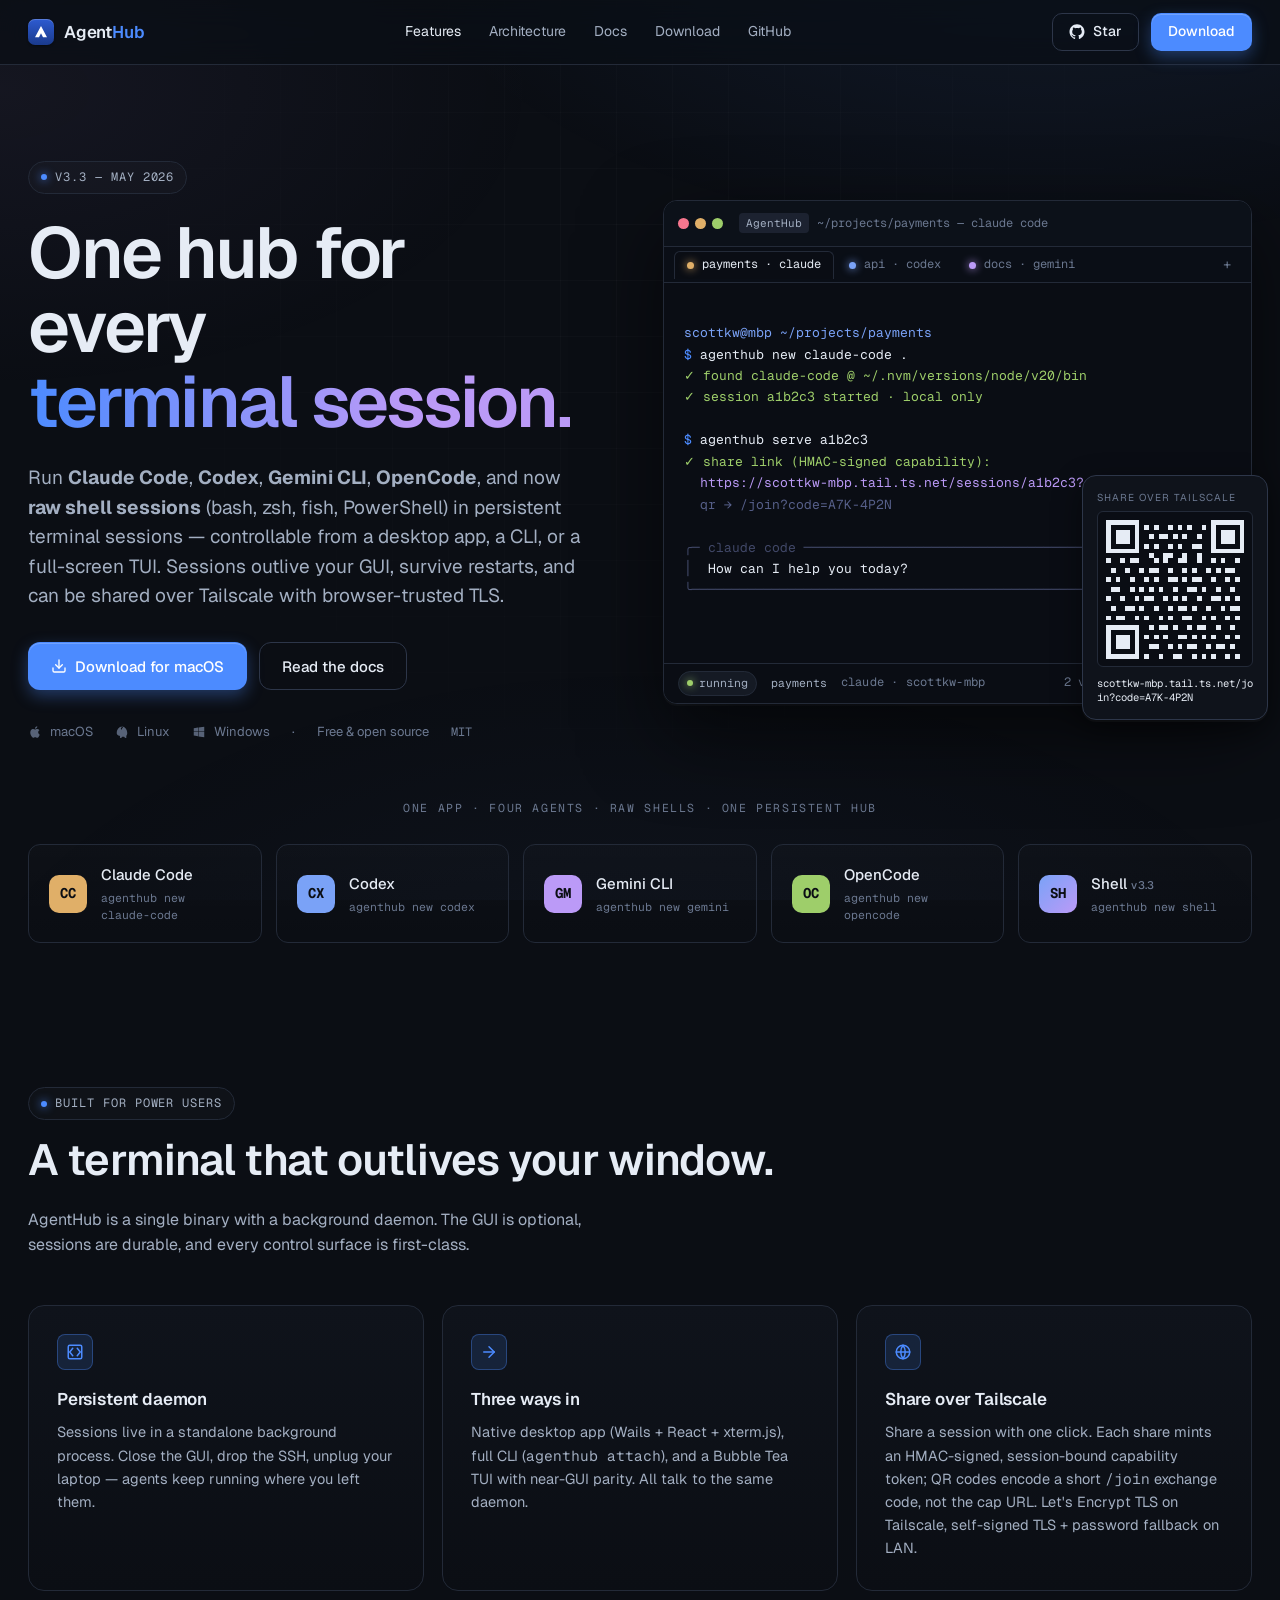
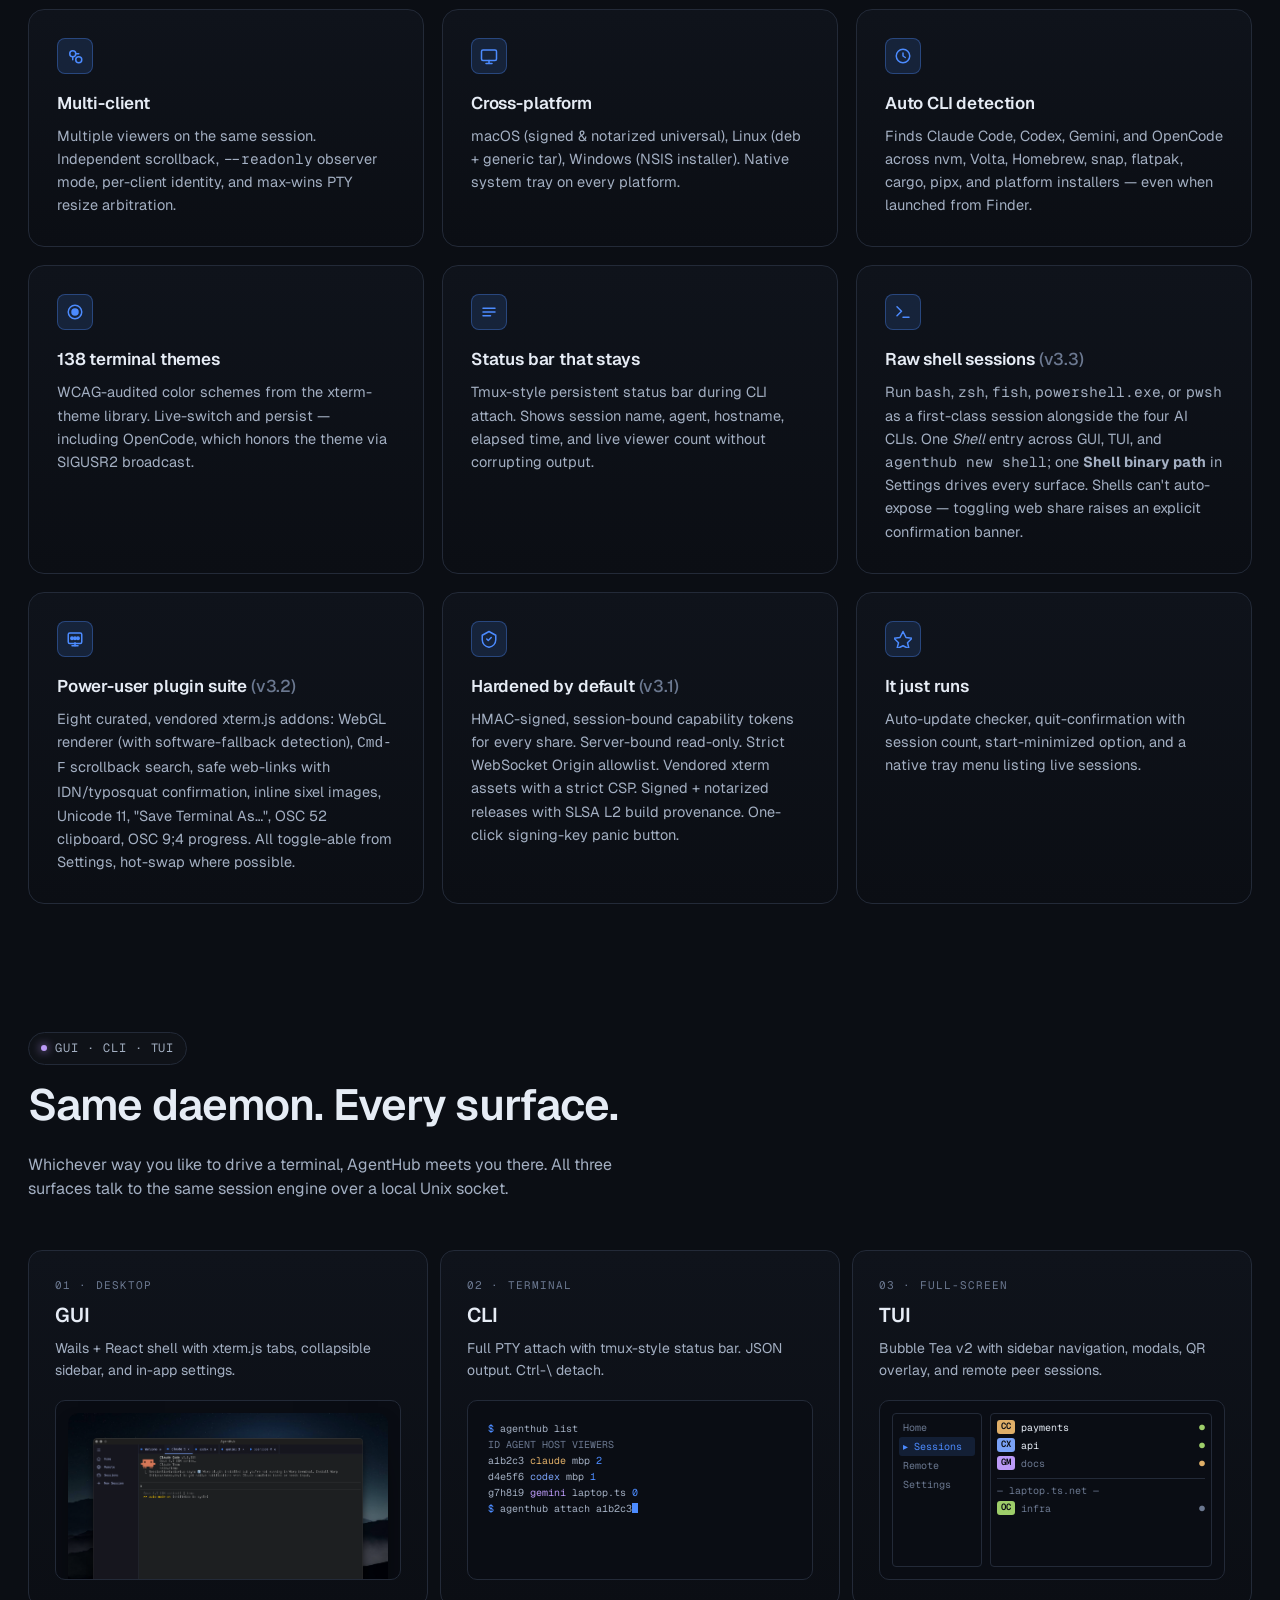
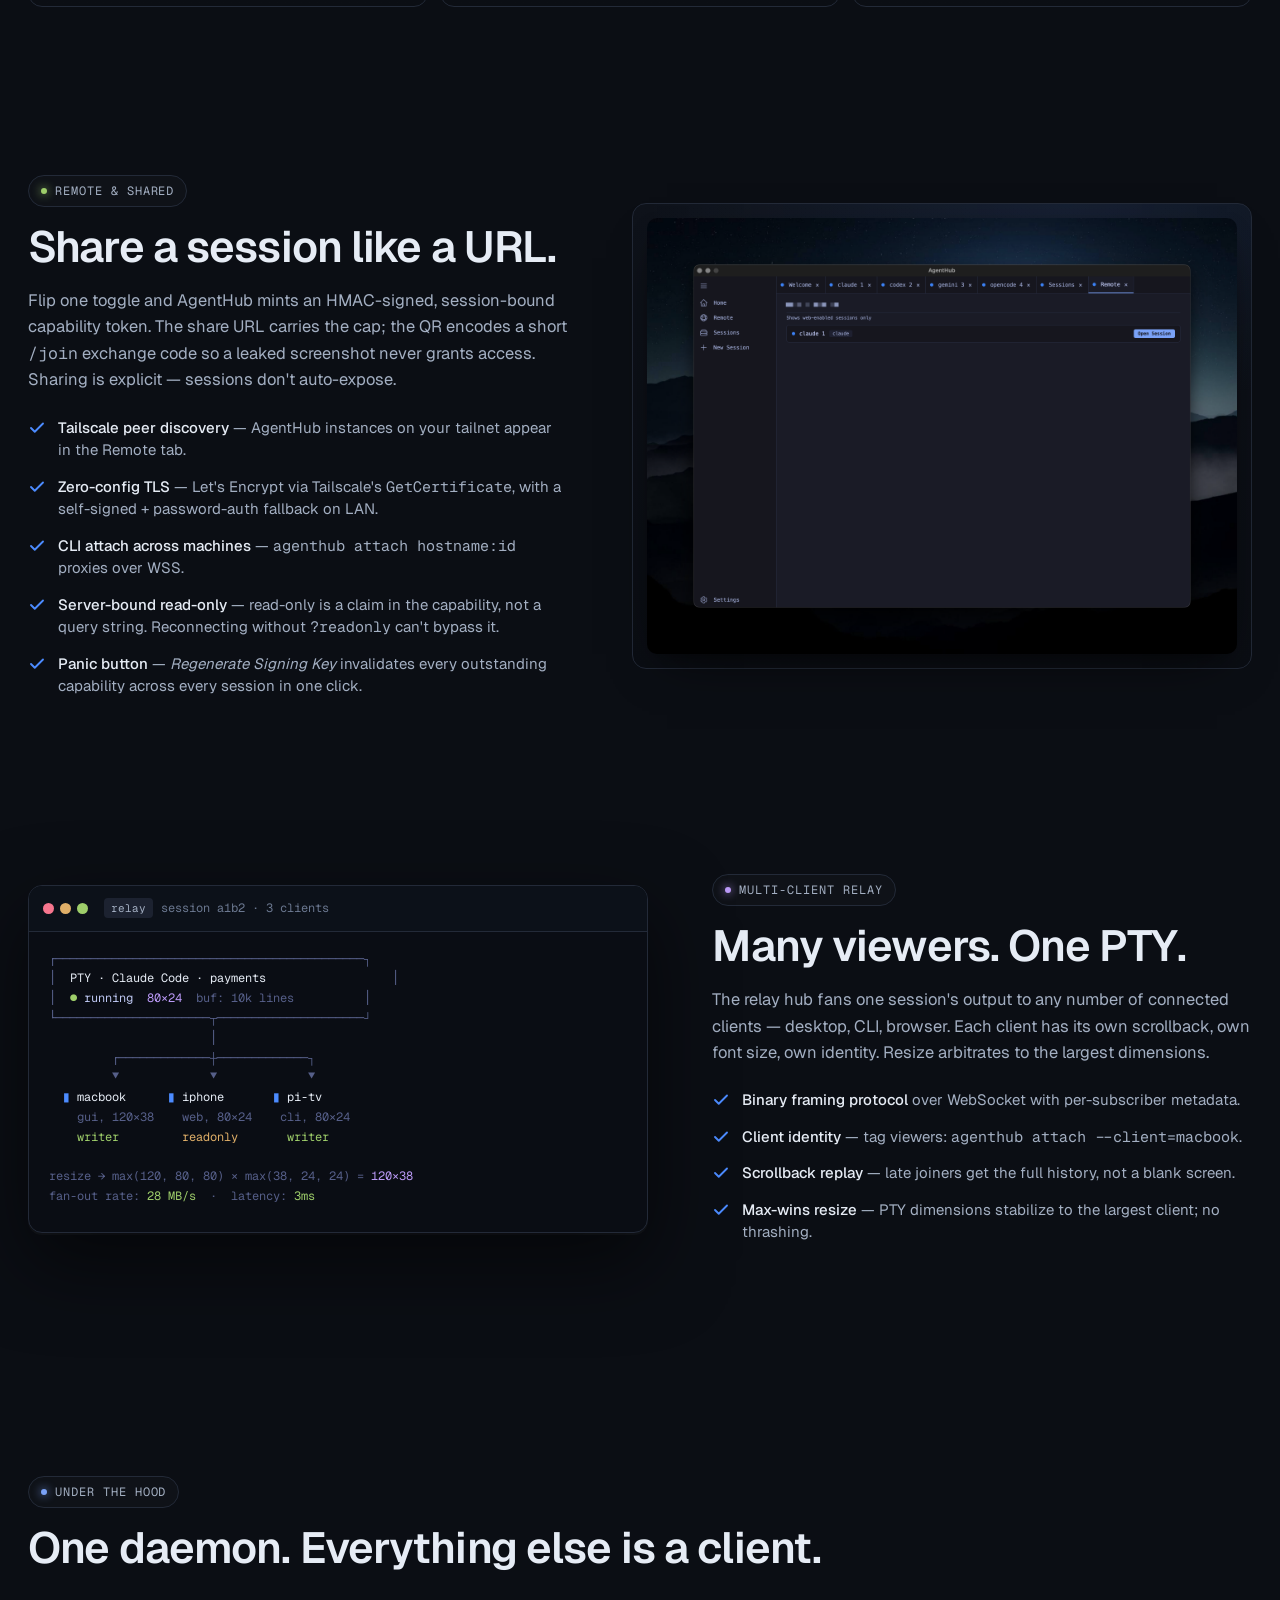
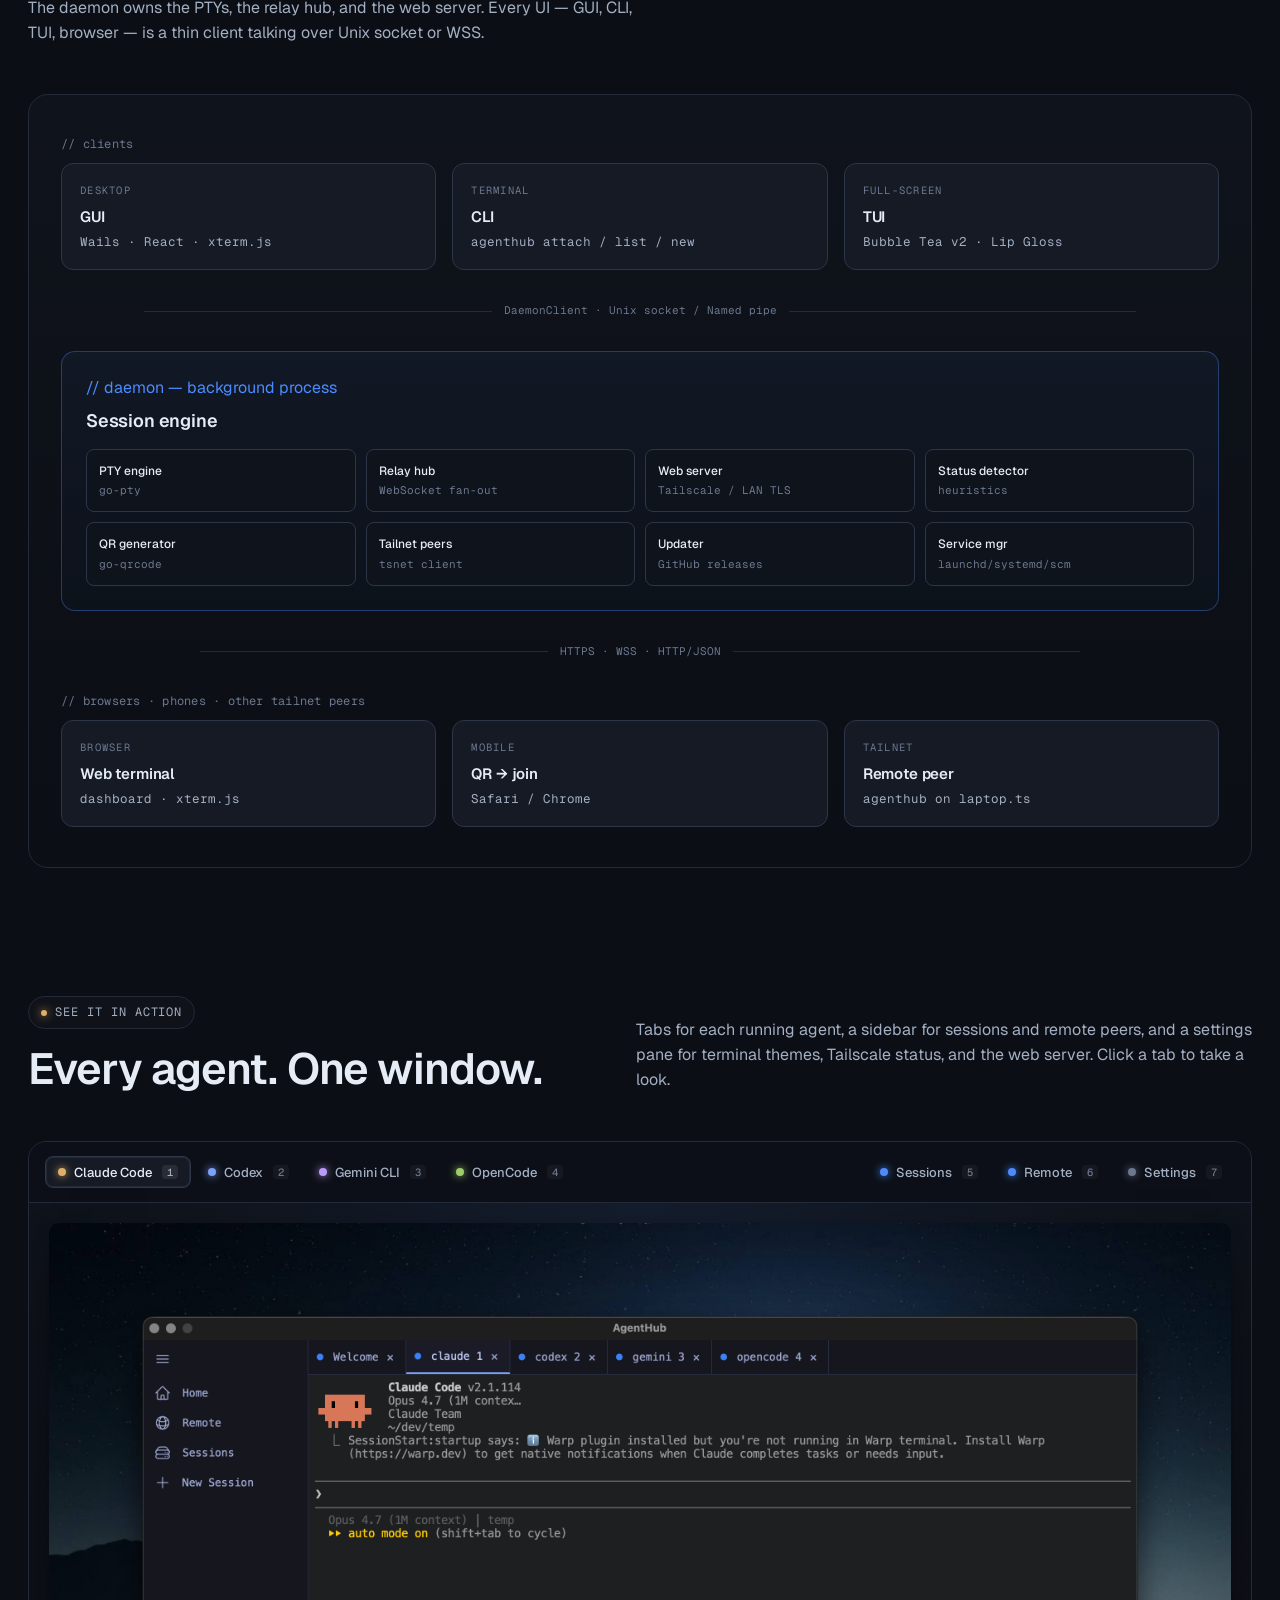
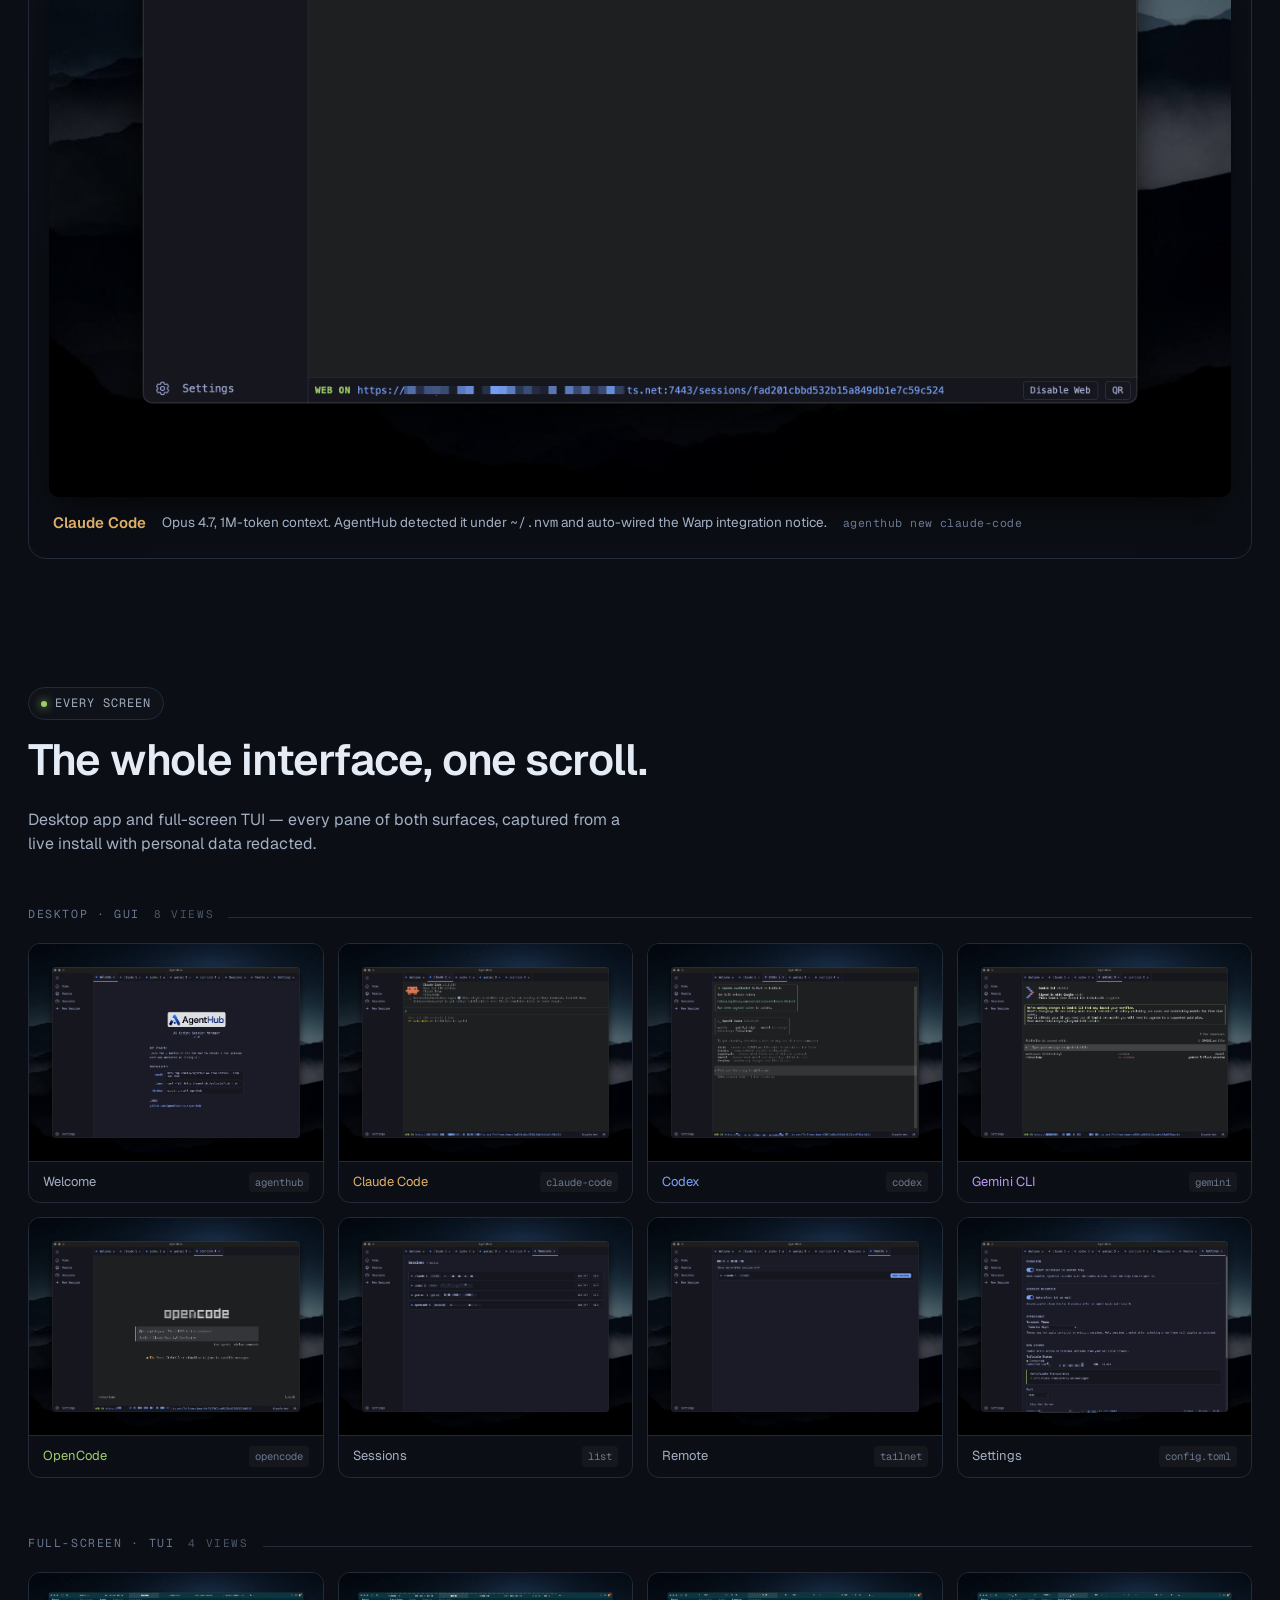
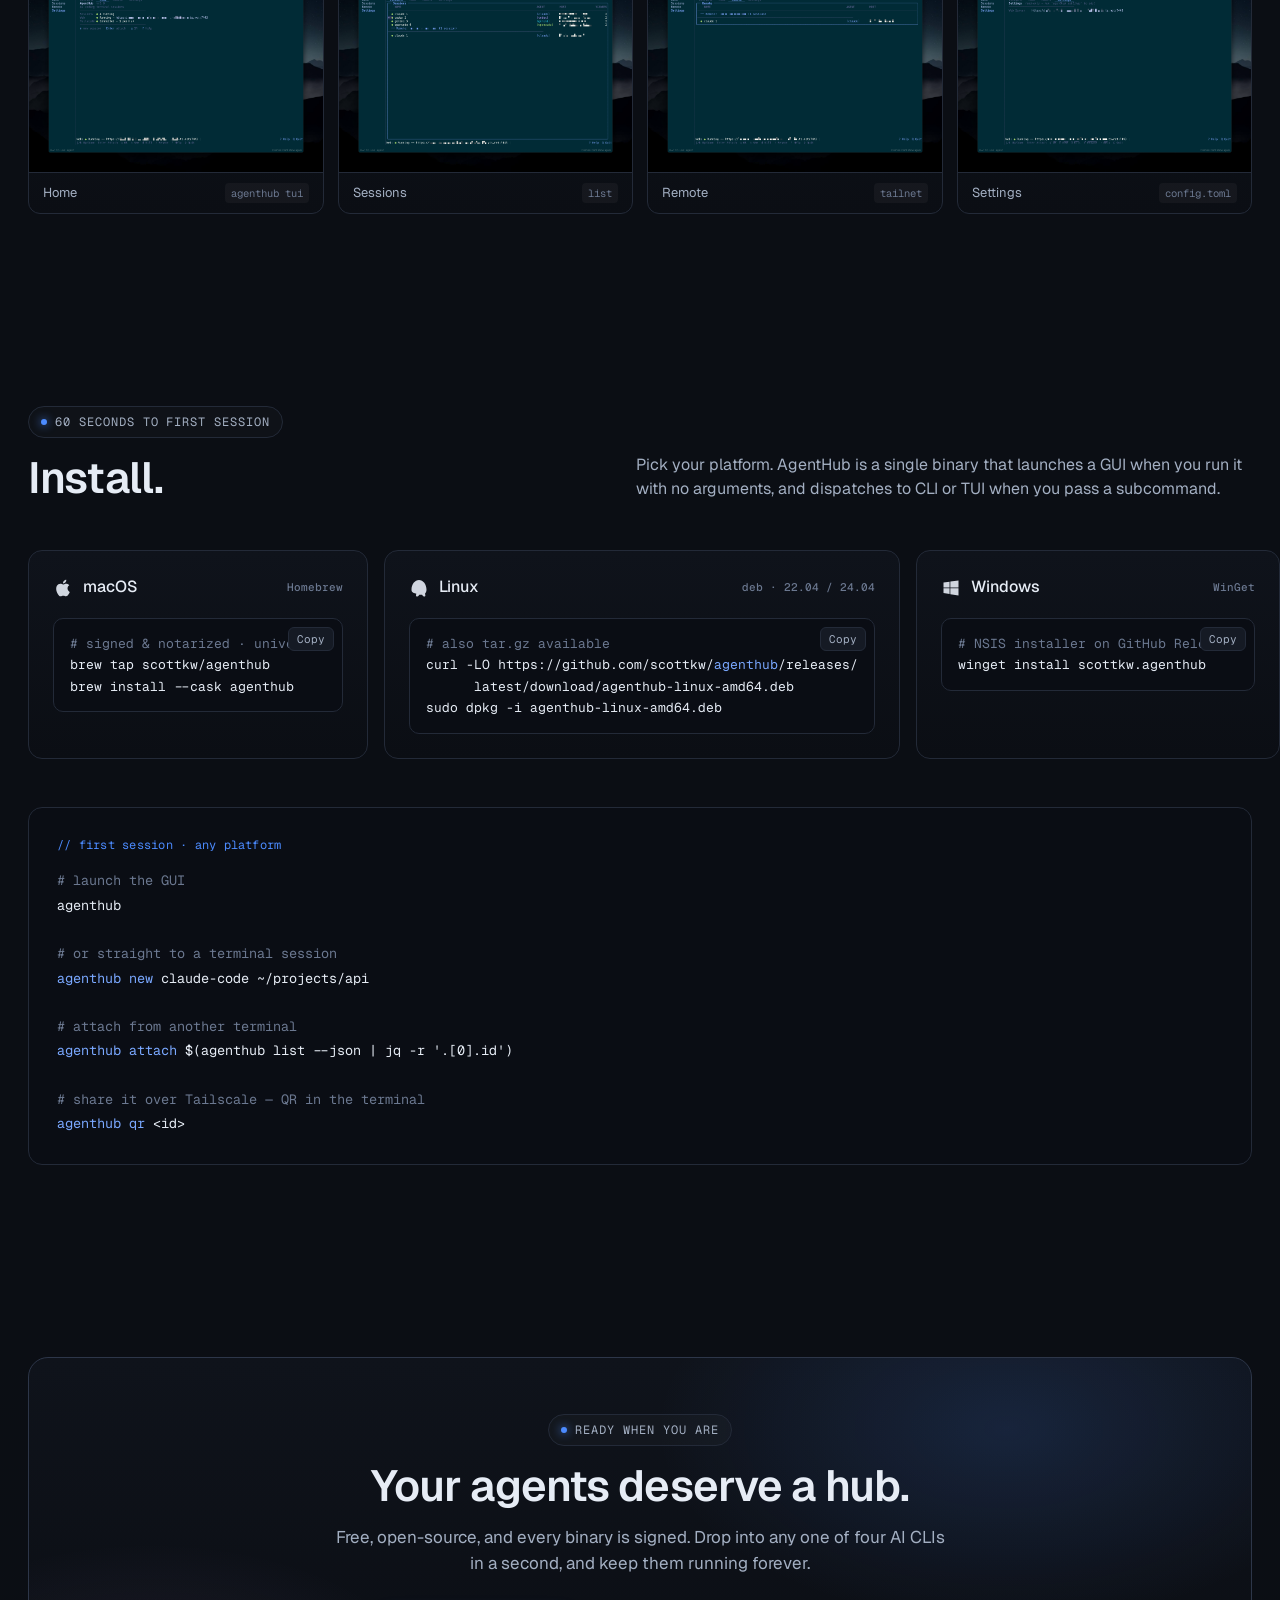
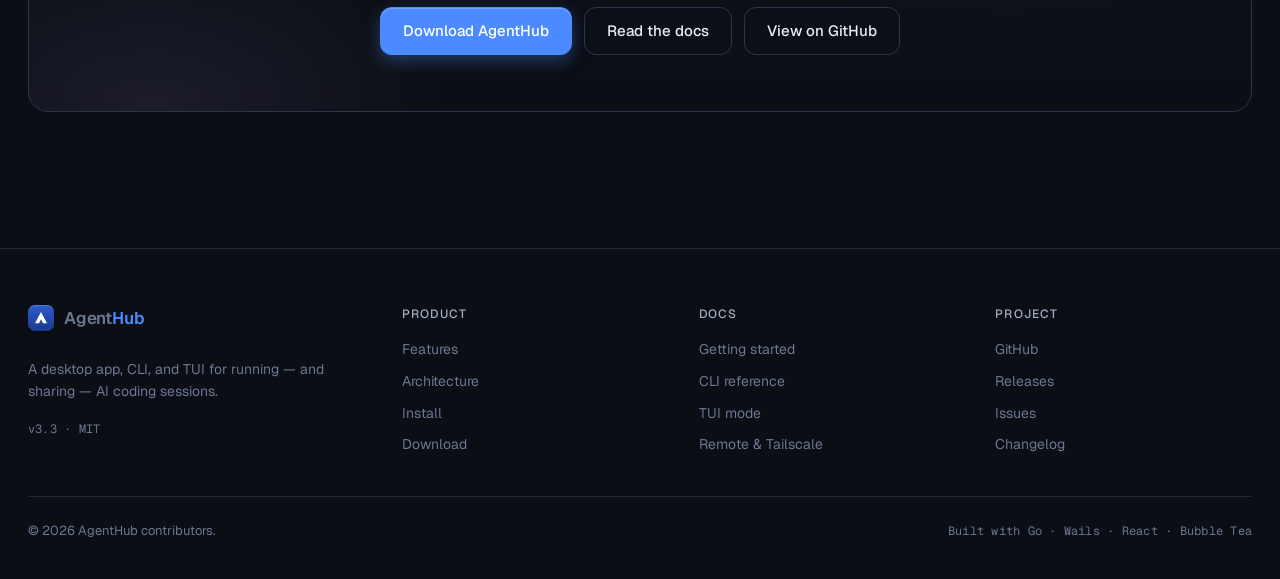
==== commit d2c5aac6: "Update website for AgentHub v3.3 release Sync site to v3.3: raw shell sessions (bash, zsh, fish, Pow" ====
--- a/site/index.html
+++ b/site/index.html
@@ -4,7 +4,7 @@
 <meta charset="UTF-8" />
 <meta name="viewport" content="width=device-width, initial-scale=1" />
 <title>AgentHub — Launch, manage, and share AI coding sessions</title>
-<meta name="description" content="A cross-platform desktop app, CLI, and TUI for running Claude Code, Codex, Gemini CLI, and OpenCode in persistent terminal sessions — sharable over Tailscale." />
+<meta name="description" content="A cross-platform desktop app, CLI, and TUI for running Claude Code, Codex, Gemini CLI, OpenCode — and raw shell sessions — in persistent terminal sessions, sharable over Tailscale." />
 <link rel="preconnect" href="https://fonts.googleapis.com" />
 <link rel="preconnect" href="https://fonts.gstatic.com" crossorigin />
 <link href="https://fonts.googleapis.com/css2?family=Geist:wght@400;500;600;700&family=Geist+Mono:wght@400;500;600&display=swap" rel="stylesheet" />
@@ -215,8 +215,11 @@
 }
 .agents-row {
   display: grid;
-  grid-template-columns: repeat(4, 1fr);
-  gap: 16px;
+  grid-template-columns: repeat(5, 1fr);
+  gap: 14px;
+}
+@media (max-width: 1100px) {
+  .agents-row { grid-template-columns: repeat(3, 1fr); }
 }
 .agent-chip {
   display: flex; align-items: center; gap: 14px;
@@ -614,13 +617,13 @@
   <div class="container-wide">
     <div class="hero-grid">
       <div>
-        <span class="eyebrow"><span class="dot"></span> v3.2 — May 2026</span>
+        <span class="eyebrow"><span class="dot"></span> v3.3 — May 2026</span>
         <h1>
           One hub for every<br/>
-          <span class="strike">AI coding session.</span>
+          <span class="strike">terminal session.</span>
         </h1>
         <p class="lede">
-          Run <strong>Claude Code</strong>, <strong>Codex</strong>, <strong>Gemini CLI</strong>, and <strong>OpenCode</strong> in persistent terminal sessions — controllable from a desktop app, a CLI, or a full-screen TUI. Sessions outlive your GUI, survive restarts, and can be shared over Tailscale with browser-trusted TLS.
+          Run <strong>Claude Code</strong>, <strong>Codex</strong>, <strong>Gemini CLI</strong>, <strong>OpenCode</strong>, and now <strong>raw shell sessions</strong> (bash, zsh, fish, PowerShell) in persistent terminal sessions — controllable from a desktop app, a CLI, or a full-screen TUI. Sessions outlive your GUI, survive restarts, and can be shared over Tailscale with browser-trusted TLS.
         </p>
         <div class="hero-cta">
           <a href="download.html" class="btn btn-primary btn-lg">
@@ -765,7 +768,7 @@
 
     <!-- Agent chips -->
     <div class="agents">
-      <div class="agents-label">One app · four agents · one persistent hub</div>
+      <div class="agents-label">One app · four agents · raw shells · one persistent hub</div>
       <div class="agents-row">
         <div class="agent-chip">
           <span class="glyph" style="background: var(--claude);">CC</span>
@@ -782,6 +785,10 @@
         <div class="agent-chip">
           <span class="glyph" style="background: var(--opencode);">OC</span>
           <div><div class="name">OpenCode</div><div class="cmd">agenthub new opencode</div></div>
+        </div>
+        <div class="agent-chip">
+          <span class="glyph" style="background: linear-gradient(135deg, #7aa2f7, #bb9af7);">SH</span>
+          <div><div class="name">Shell <span style="color:var(--fg-faint); font-weight:500; font-size:11px; letter-spacing:0.02em;">v3.3</span></div><div class="cmd">agenthub new shell</div></div>
         </div>
       </div>
     </div>
@@ -839,6 +846,11 @@
         <div class="icon"><svg viewBox="0 0 24 24" fill="none" stroke="currentColor" stroke-width="2" stroke-linecap="round" stroke-linejoin="round"><path d="M4 7h16M4 12h16M4 17h10"/></svg></div>
         <h3>Status bar that stays</h3>
         <p>Tmux-style persistent status bar during CLI attach. Shows session name, agent, hostname, elapsed time, and live viewer count without corrupting output.</p>
+      </div>
+      <div class="card">
+        <div class="icon"><svg viewBox="0 0 24 24" fill="none" stroke="currentColor" stroke-width="2" stroke-linecap="round" stroke-linejoin="round"><polyline points="4 17 10 11 4 5"/><line x1="12" y1="19" x2="20" y2="19"/></svg></div>
+        <h3>Raw shell sessions <span style="color:var(--fg-faint); font-weight:500;">(v3.3)</span></h3>
+        <p>Run <code>bash</code>, <code>zsh</code>, <code>fish</code>, <code>powershell.exe</code>, or <code>pwsh</code> as a first-class session alongside the four AI CLIs. One <em>Shell</em> entry across GUI, TUI, and <code>agenthub new shell</code>; one <strong>Shell binary path</strong> in Settings drives every surface. Shells can't auto-expose — toggling web share raises an explicit confirmation banner.</p>
       </div>
       <div class="card">
         <div class="icon"><svg viewBox="0 0 24 24" fill="none" stroke="currentColor" stroke-width="2" stroke-linecap="round" stroke-linejoin="round"><rect x="3" y="4" width="18" height="14" rx="2"/><path d="M8 21h8"/><path d="M12 17v4"/><circle cx="8" cy="11" r="1.6" fill="currentColor"/><circle cx="12" cy="11" r="1.6" fill="currentColor"/><circle cx="16" cy="11" r="1.6" fill="currentColor"/></svg></div>
@@ -1162,7 +1174,7 @@
           </span>
           <span class="gallery-cap" data-shot="settings">
             <span class="gc-title">Settings</span>
-            <span class="gc-desc">v3.2 Plugins panel (8 toggles with inline disclosures), 138 terminal themes, web server controls, v3.1 Security (Regenerate Signing Key, Tailscale 4-state status, CT disclosure), CLI path overrides, tray behavior, and auto-close rules.</span>
+            <span class="gc-desc">v3.3 hyperlinked index at the top, with a Shell binary path row under Paths driving every shell session. v3.2 Plugins panel (8 toggles, inline disclosures), 138 terminal themes, web server controls, v3.1 Security (Regenerate Signing Key, Tailscale 4-state status, CT disclosure), CLI path overrides, tray behavior, and auto-close rules.</span>
             <span class="gc-meta">~/.config/agenthub/config.toml</span>
           </span>
         </div>
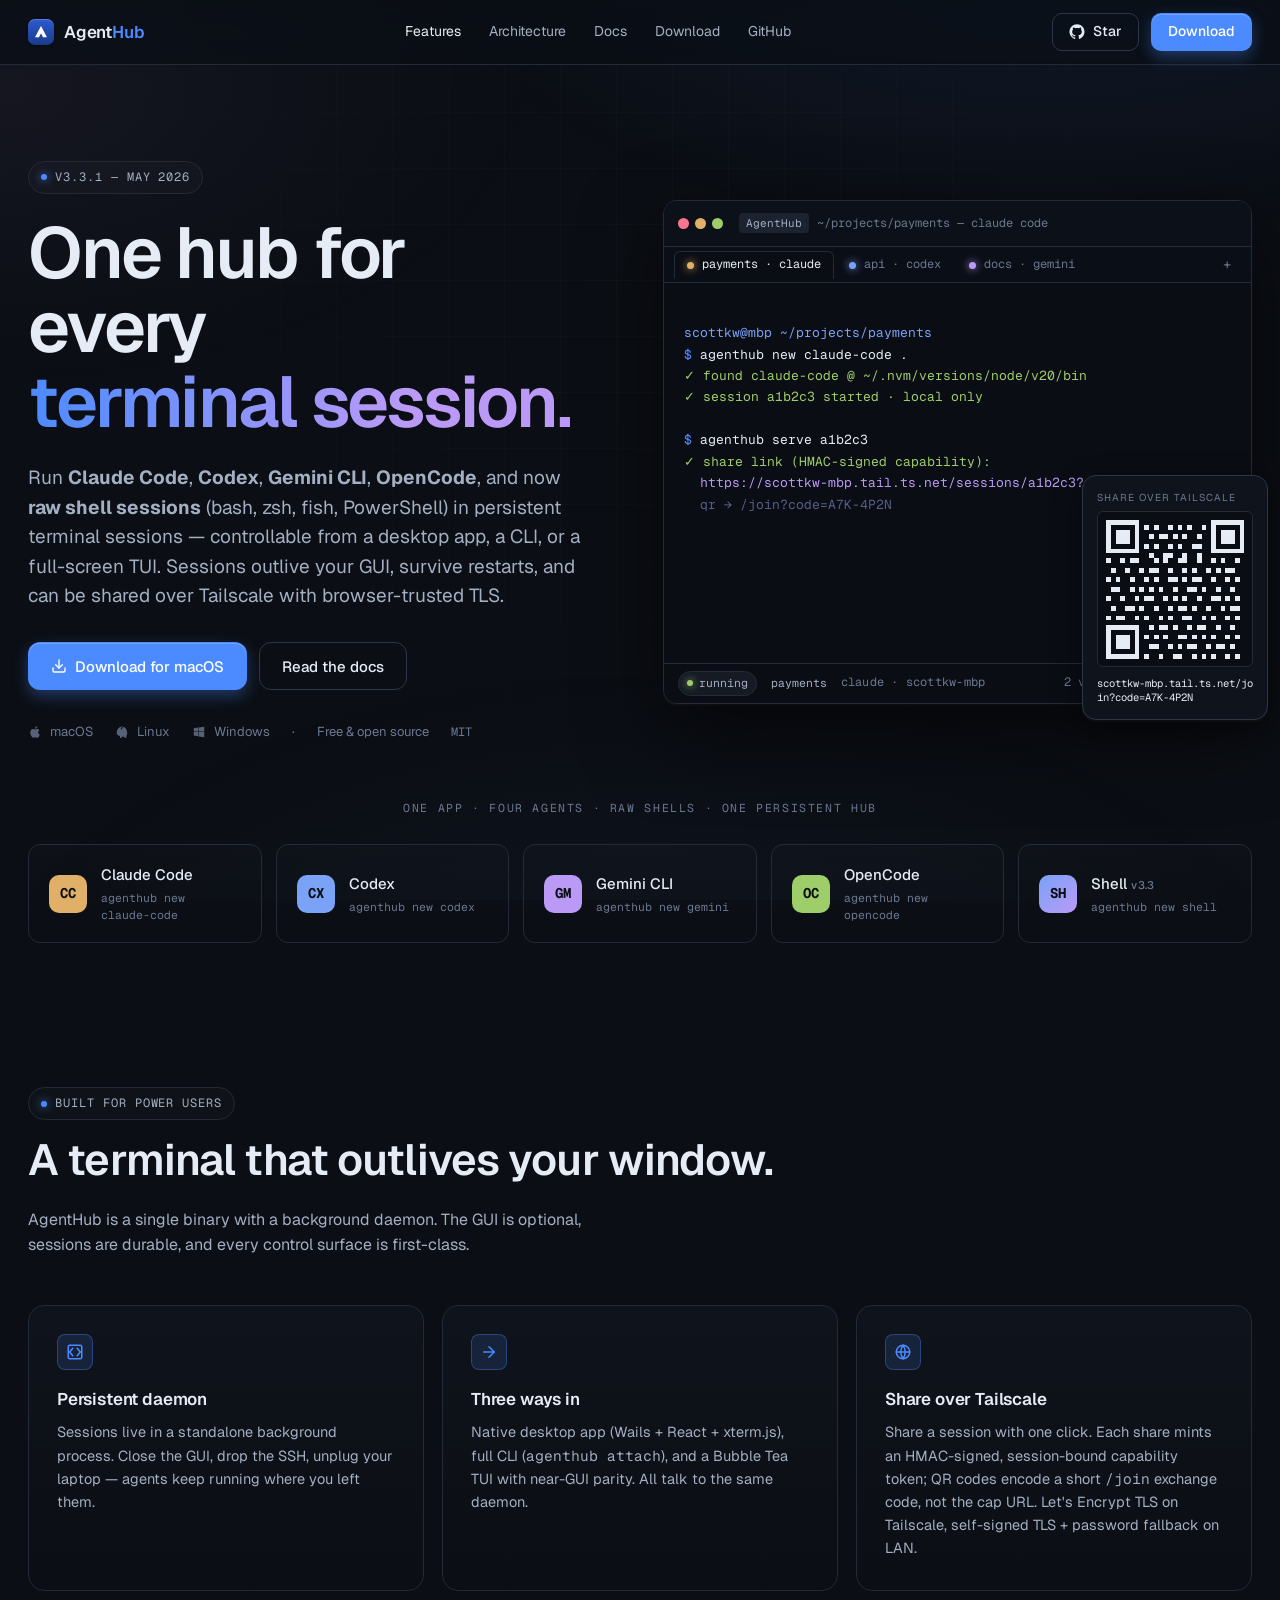
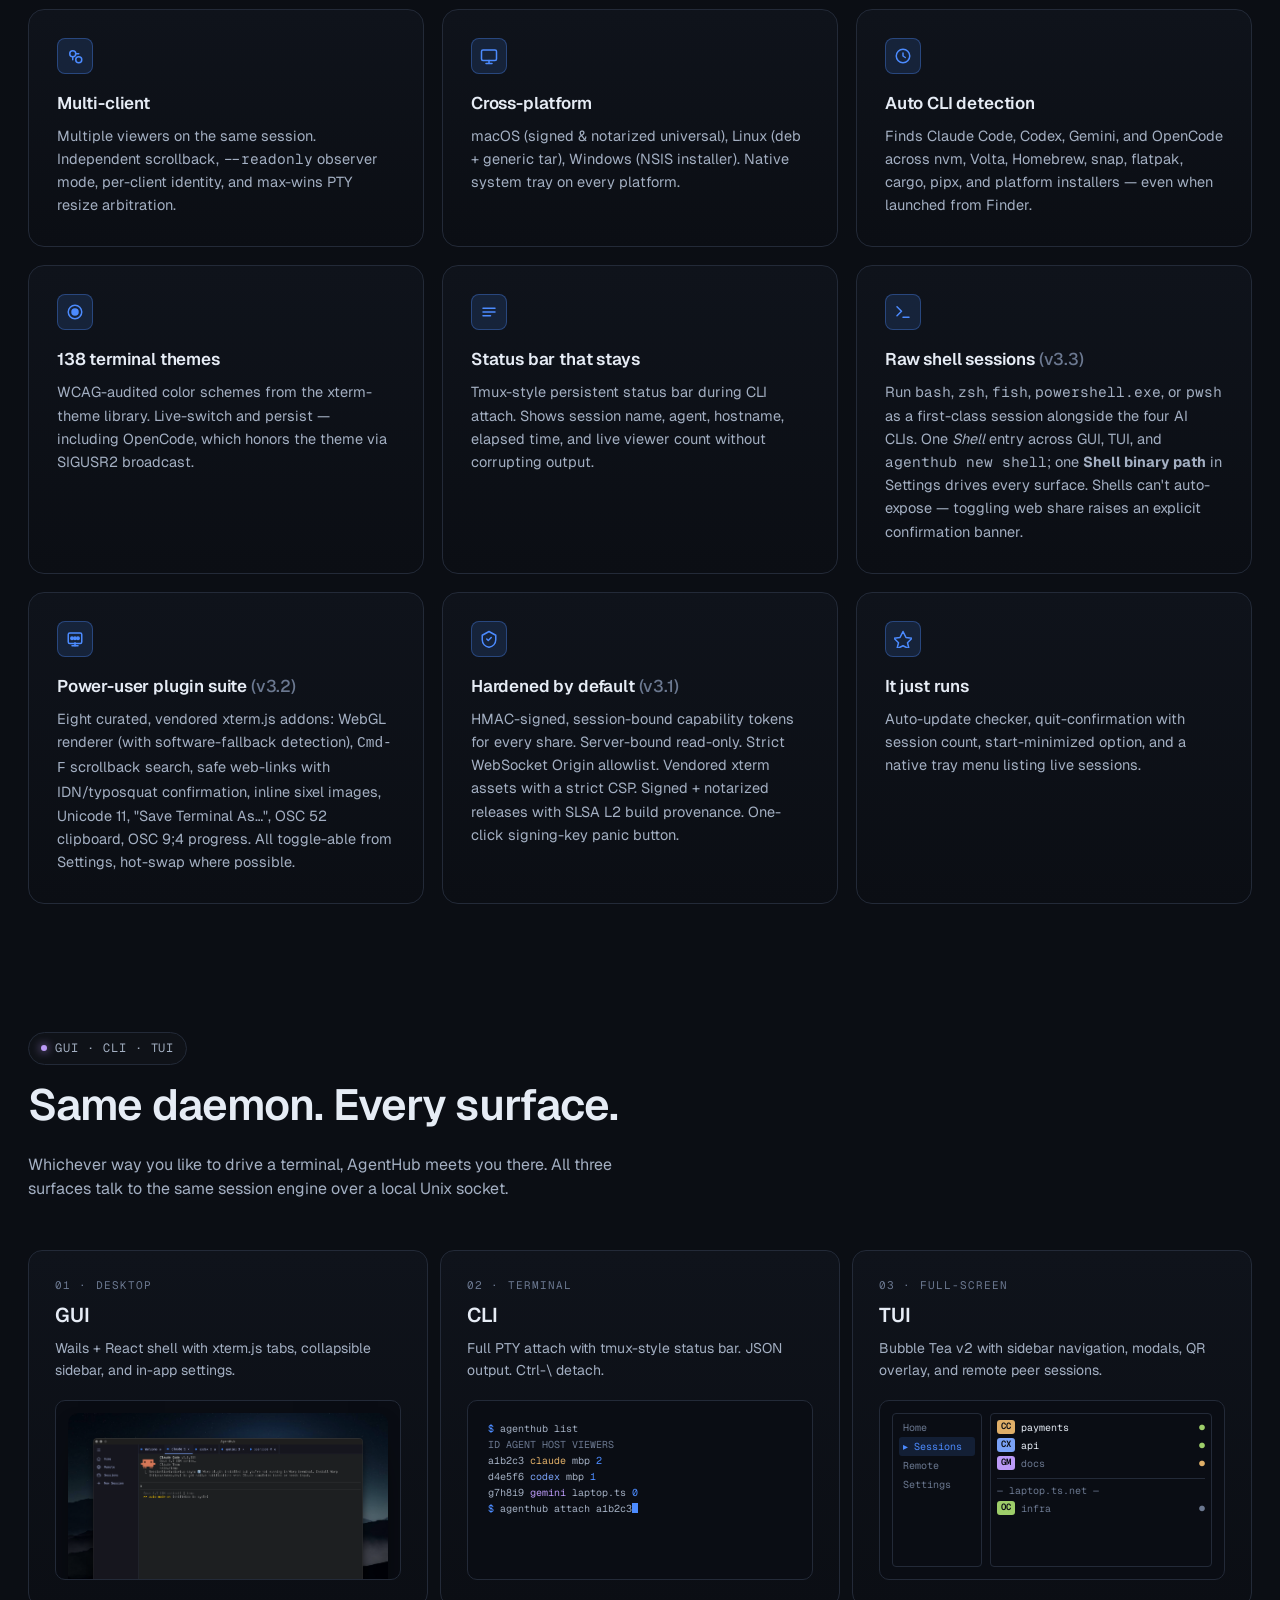
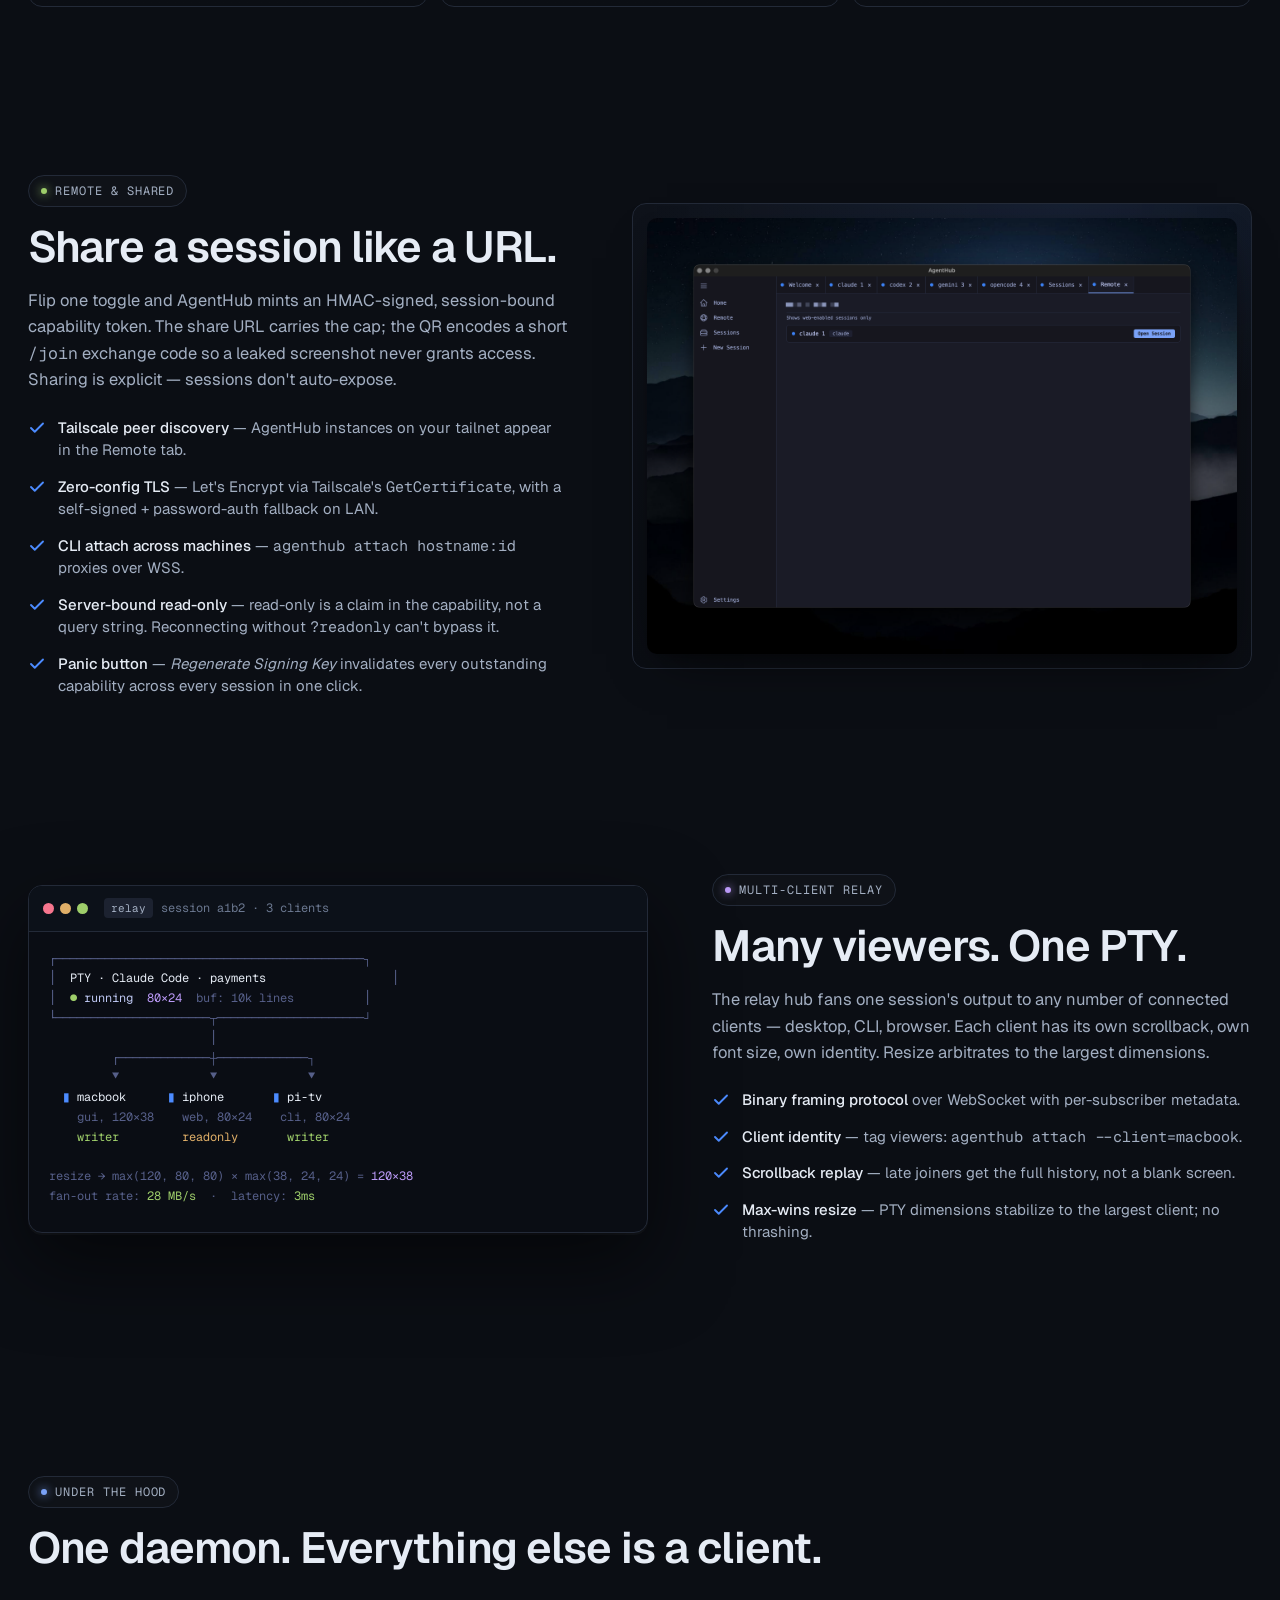
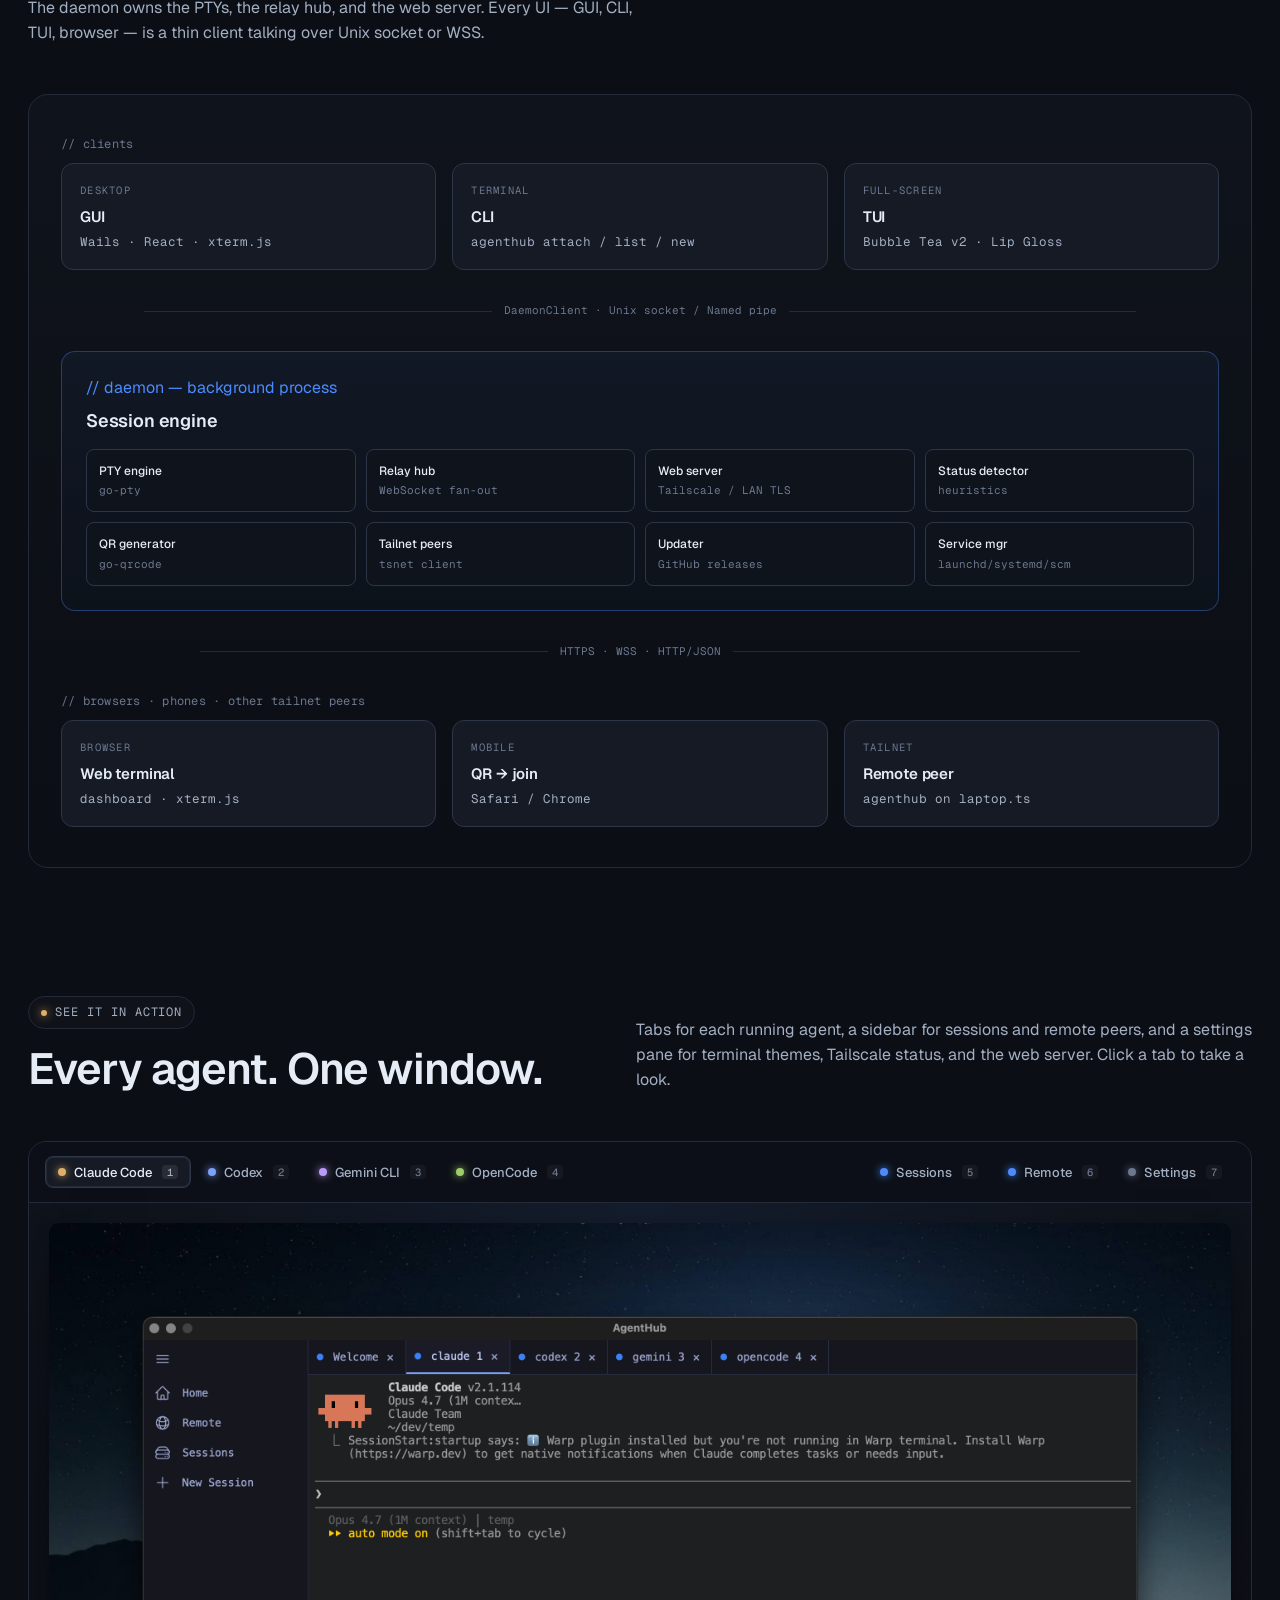
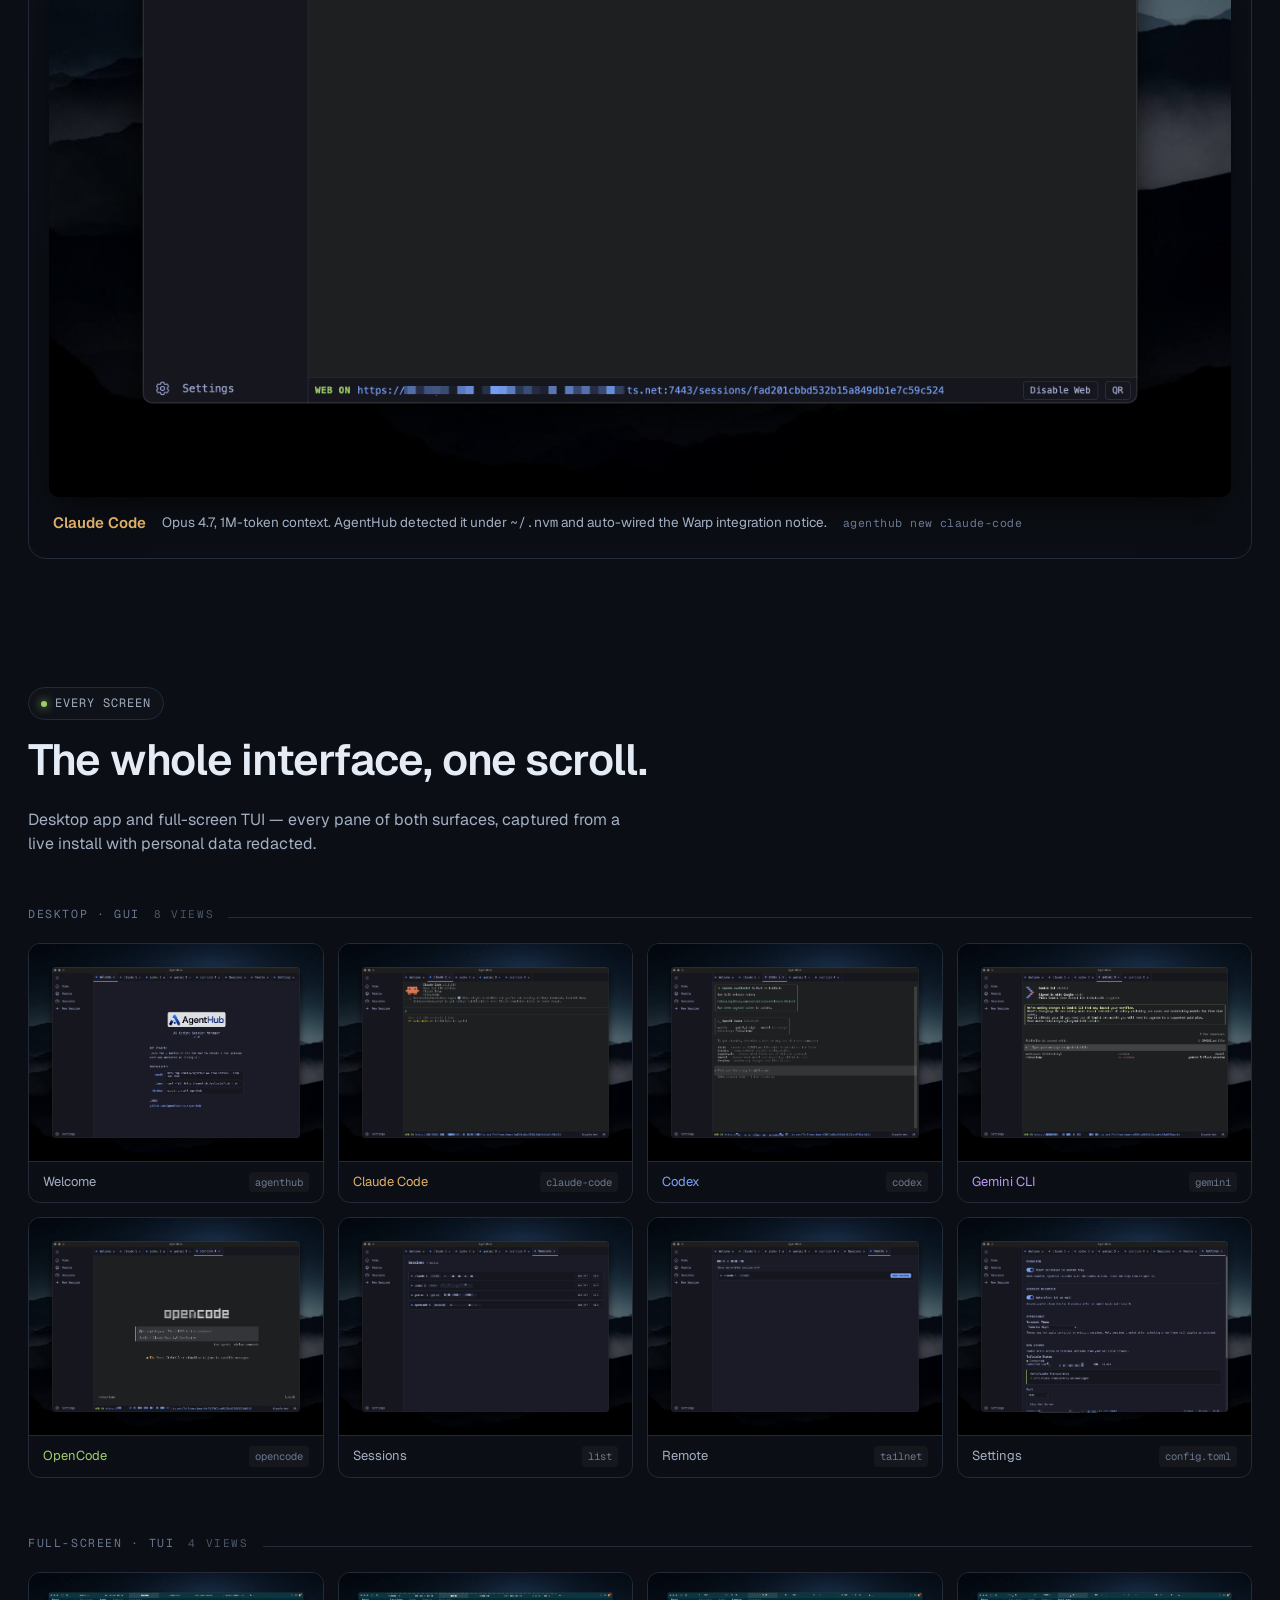
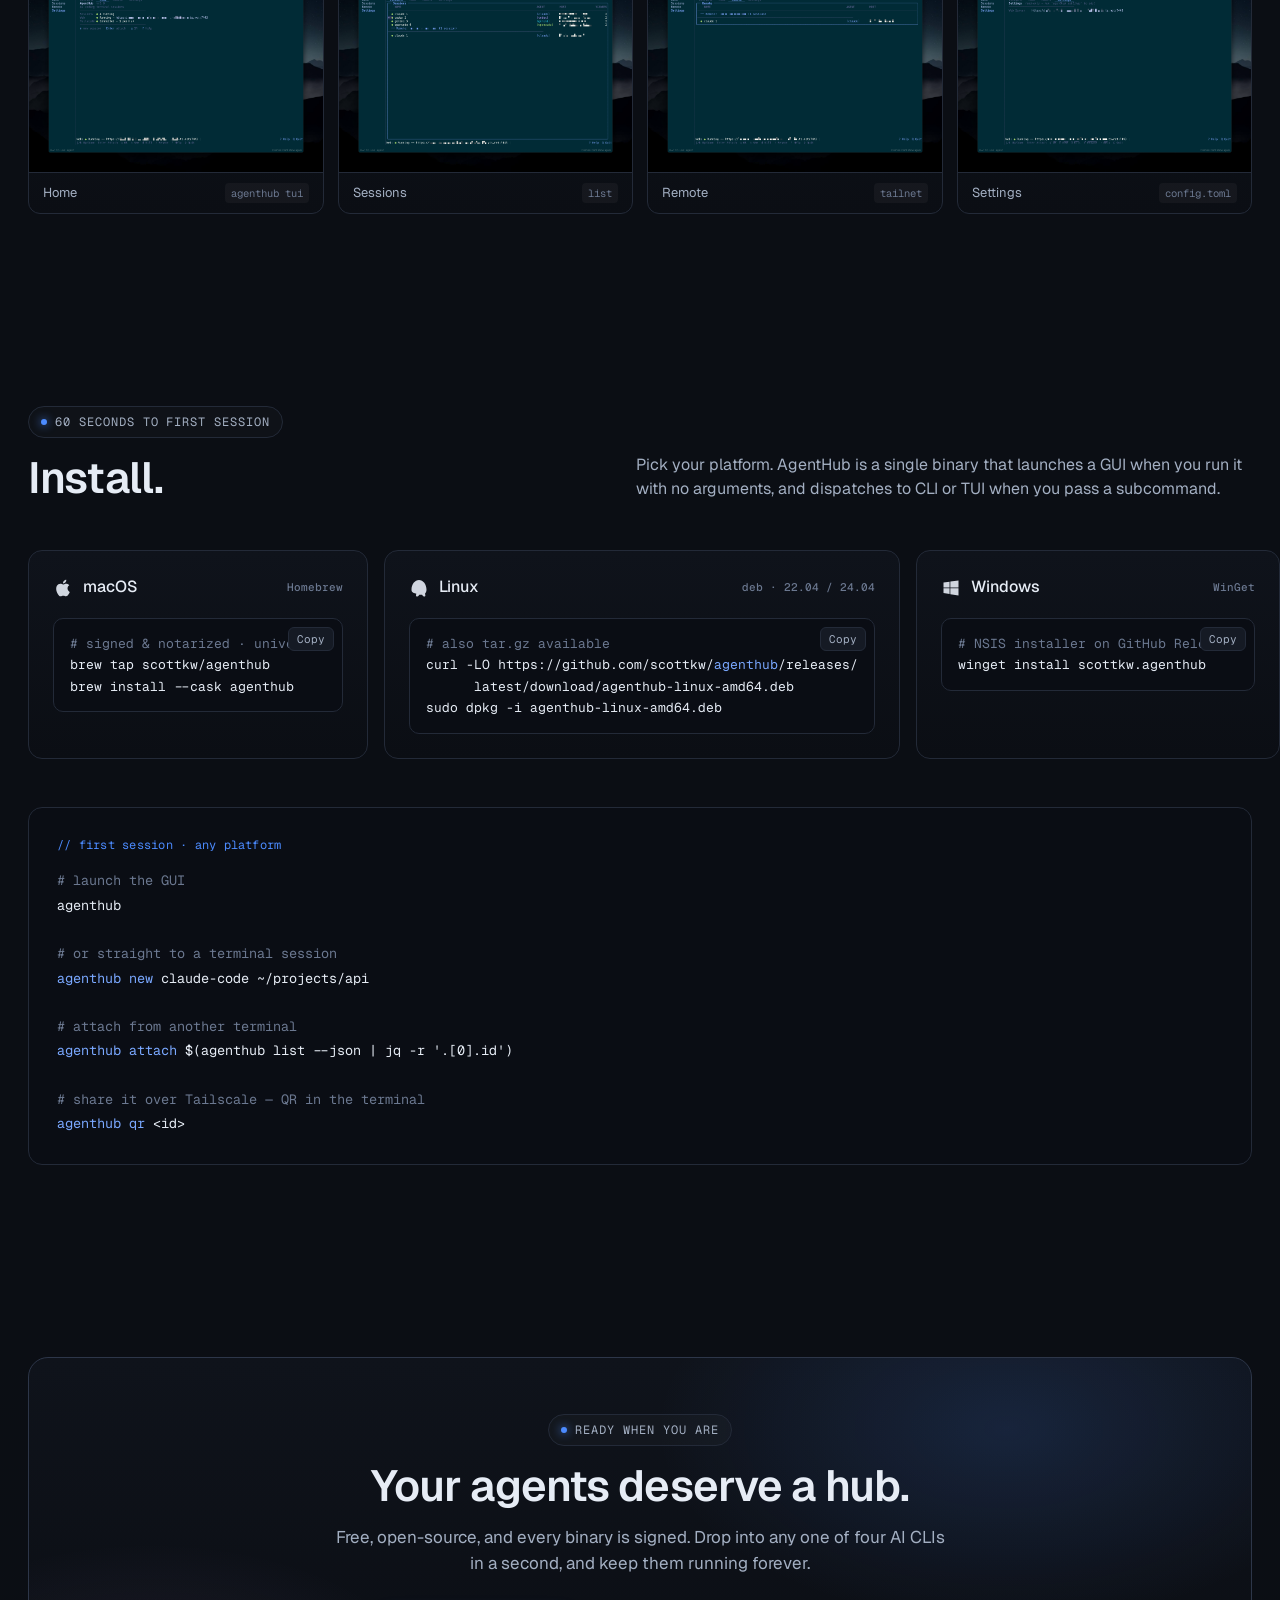
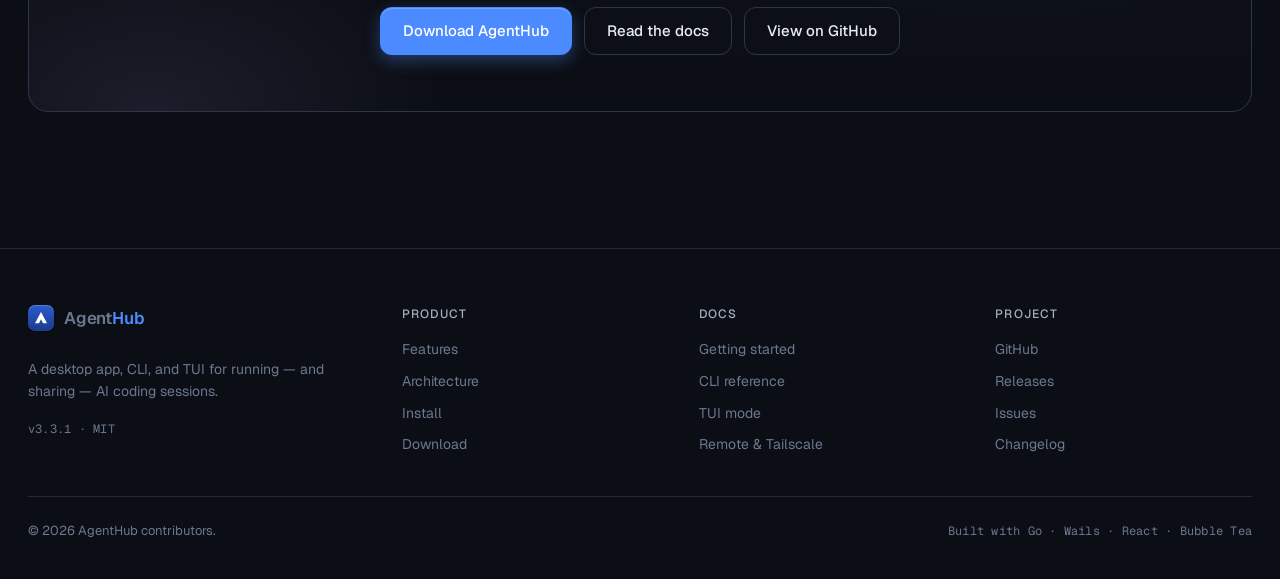
==== commit e24ccde8: "Update website for AgentHub v3.3.1 release v3.3.1 is a patch release closing all known bugs in v3.3:" ====
--- a/site/index.html
+++ b/site/index.html
@@ -617,7 +617,7 @@
   <div class="container-wide">
     <div class="hero-grid">
       <div>
-        <span class="eyebrow"><span class="dot"></span> v3.3 — May 2026</span>
+        <span class="eyebrow"><span class="dot"></span> v3.3.1 — May 2026</span>
         <h1>
           One hub for every<br/>
           <span class="strike">terminal session.</span>
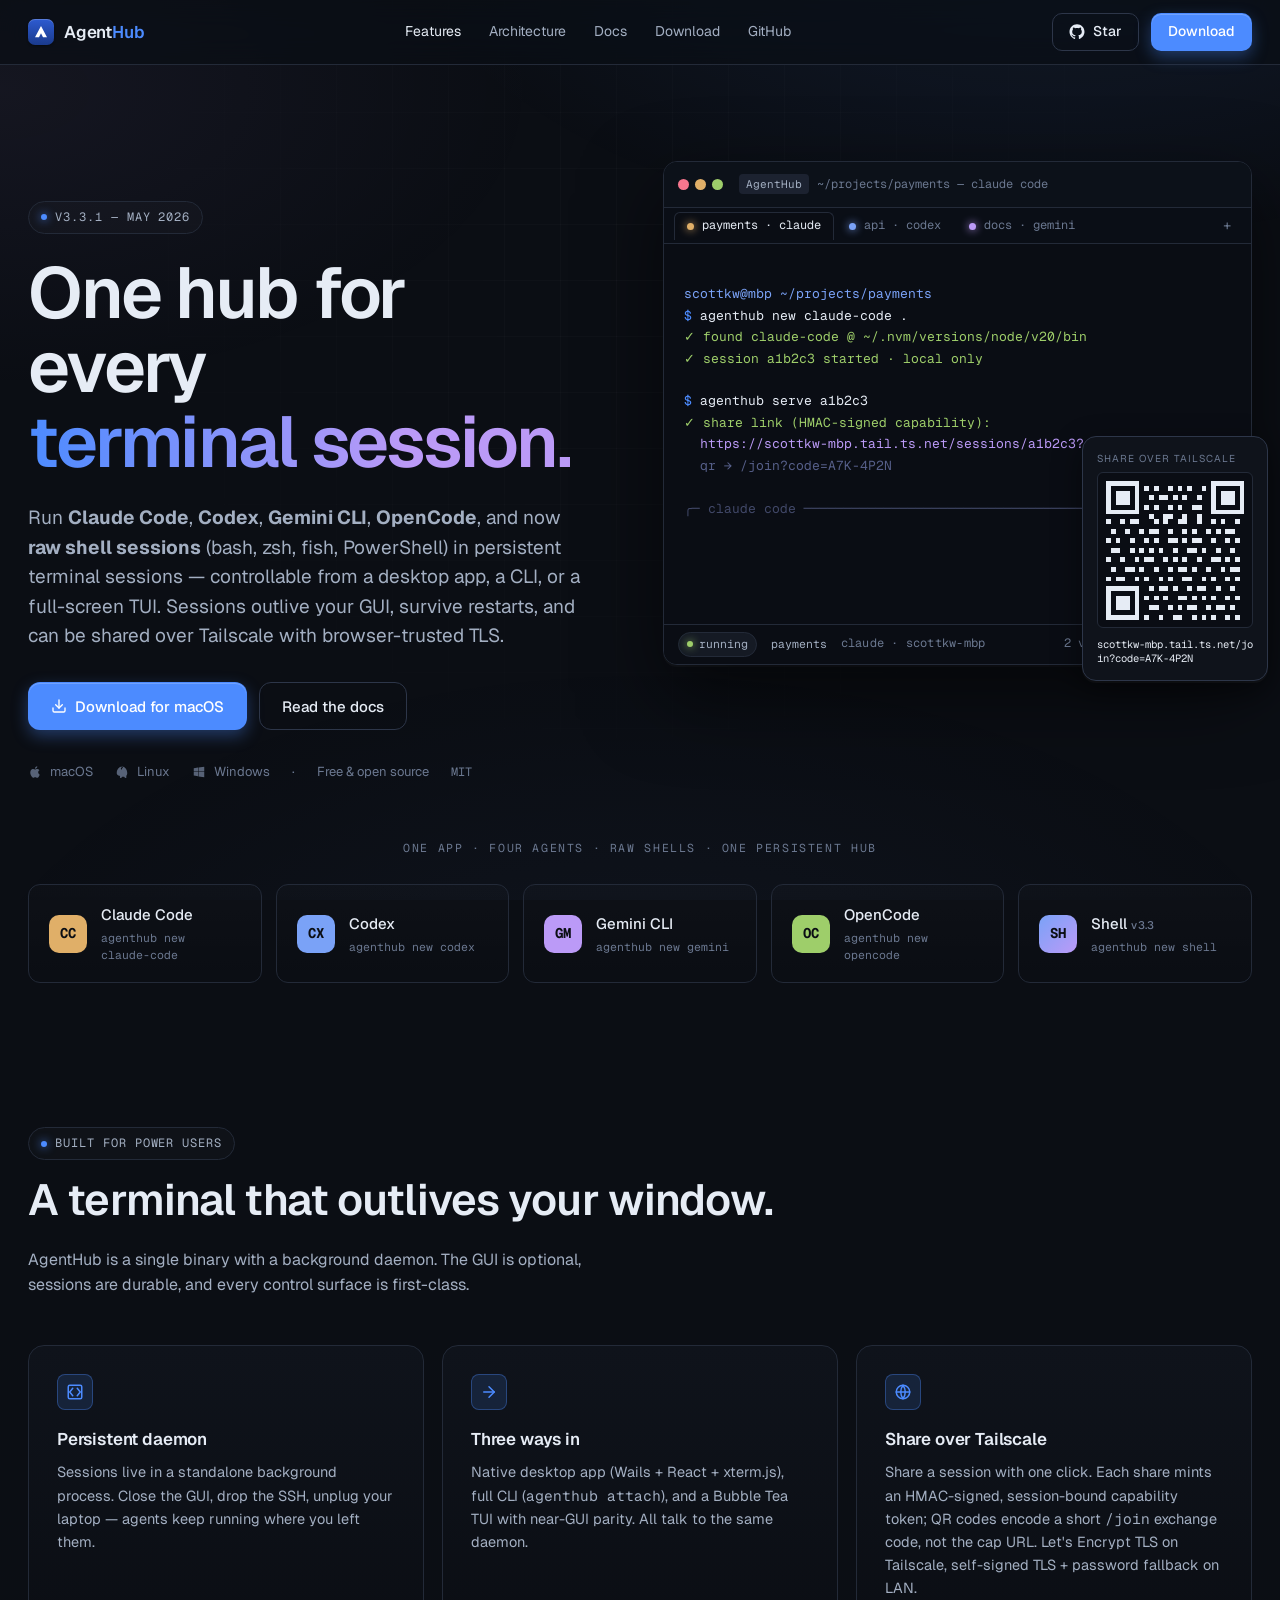
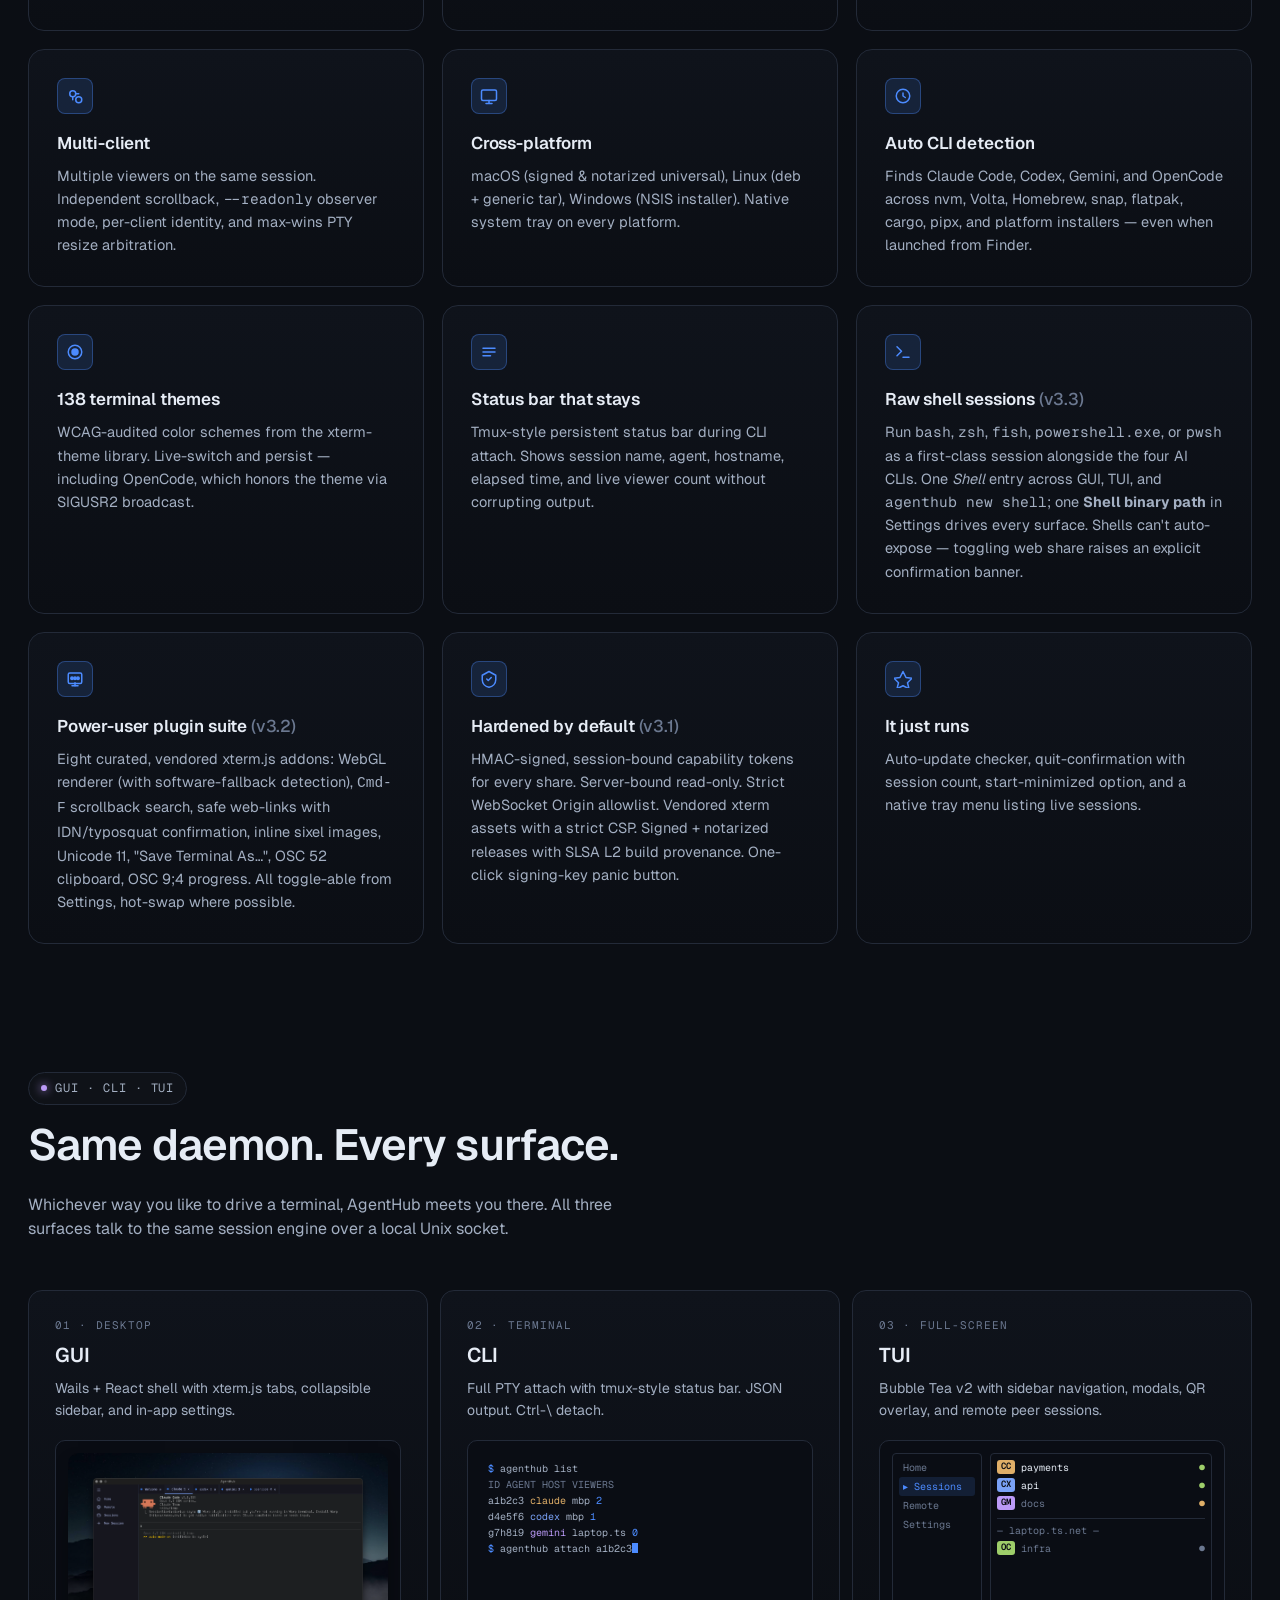
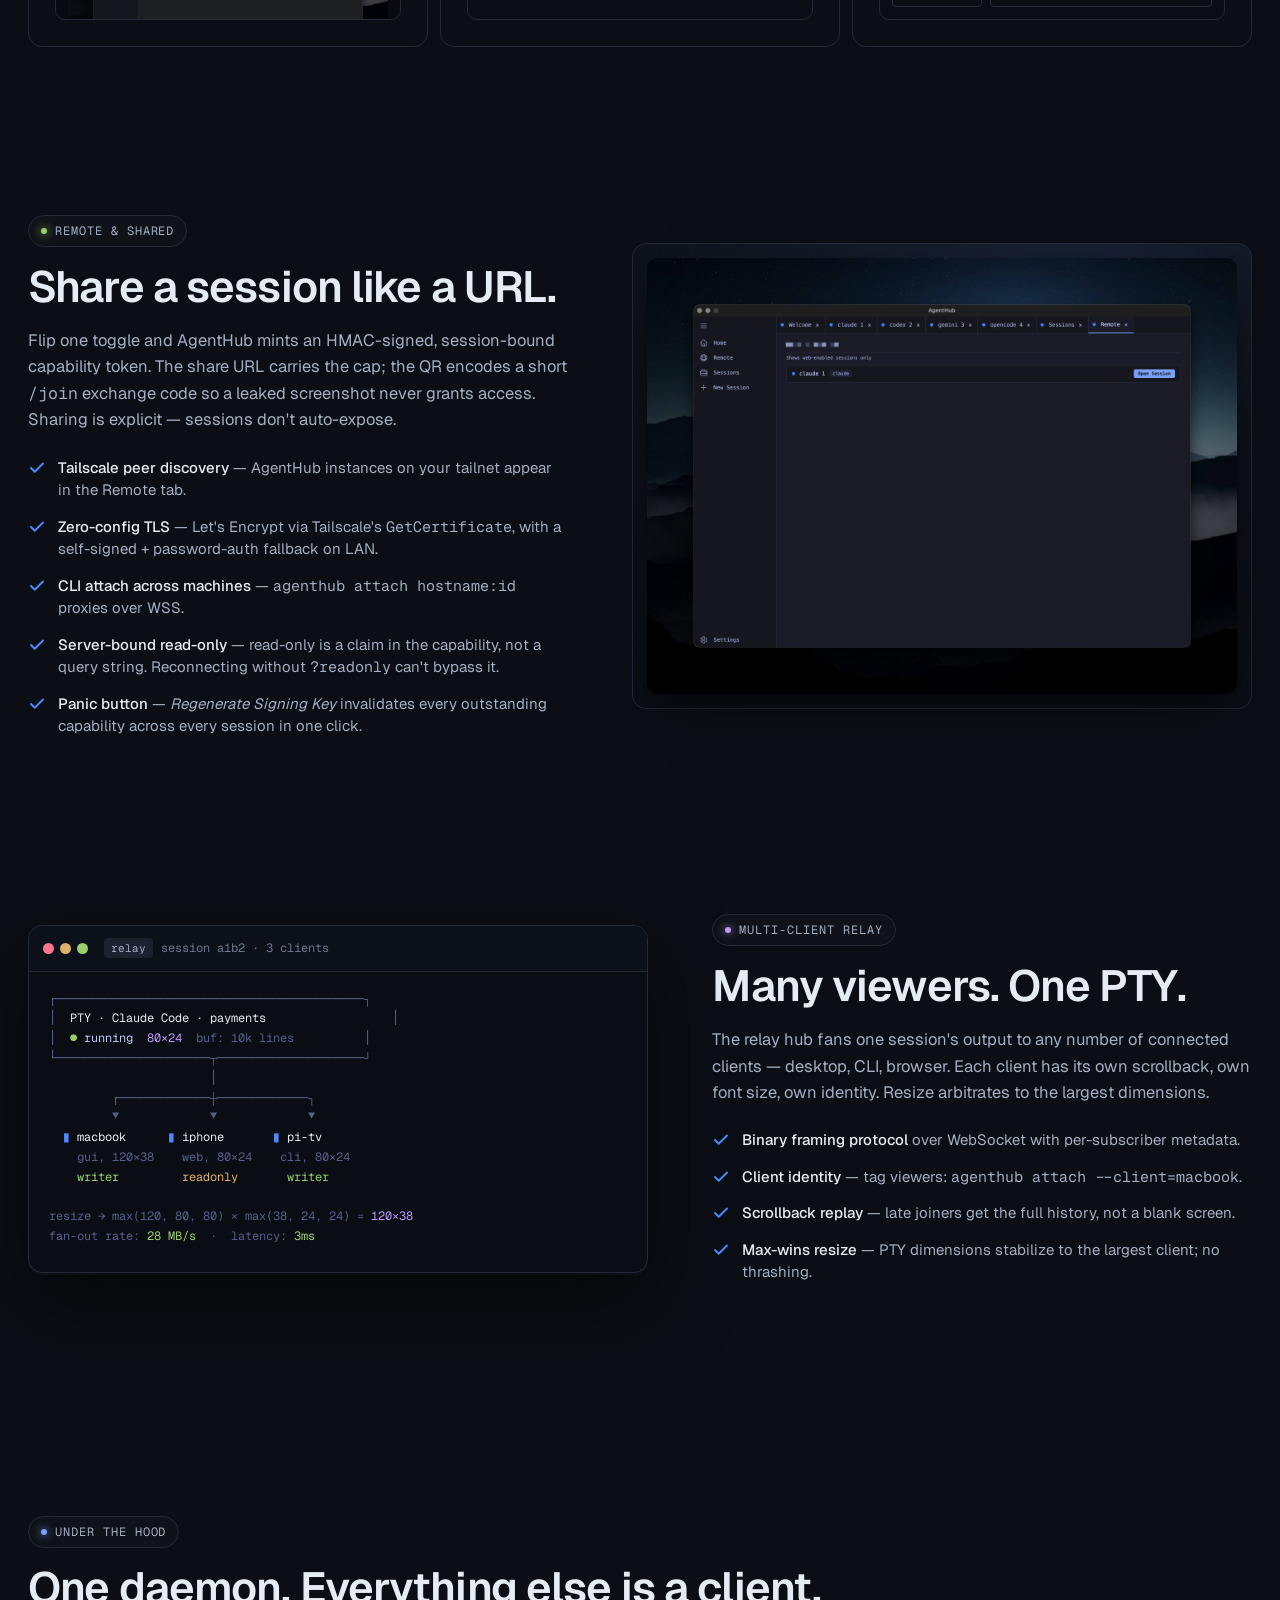
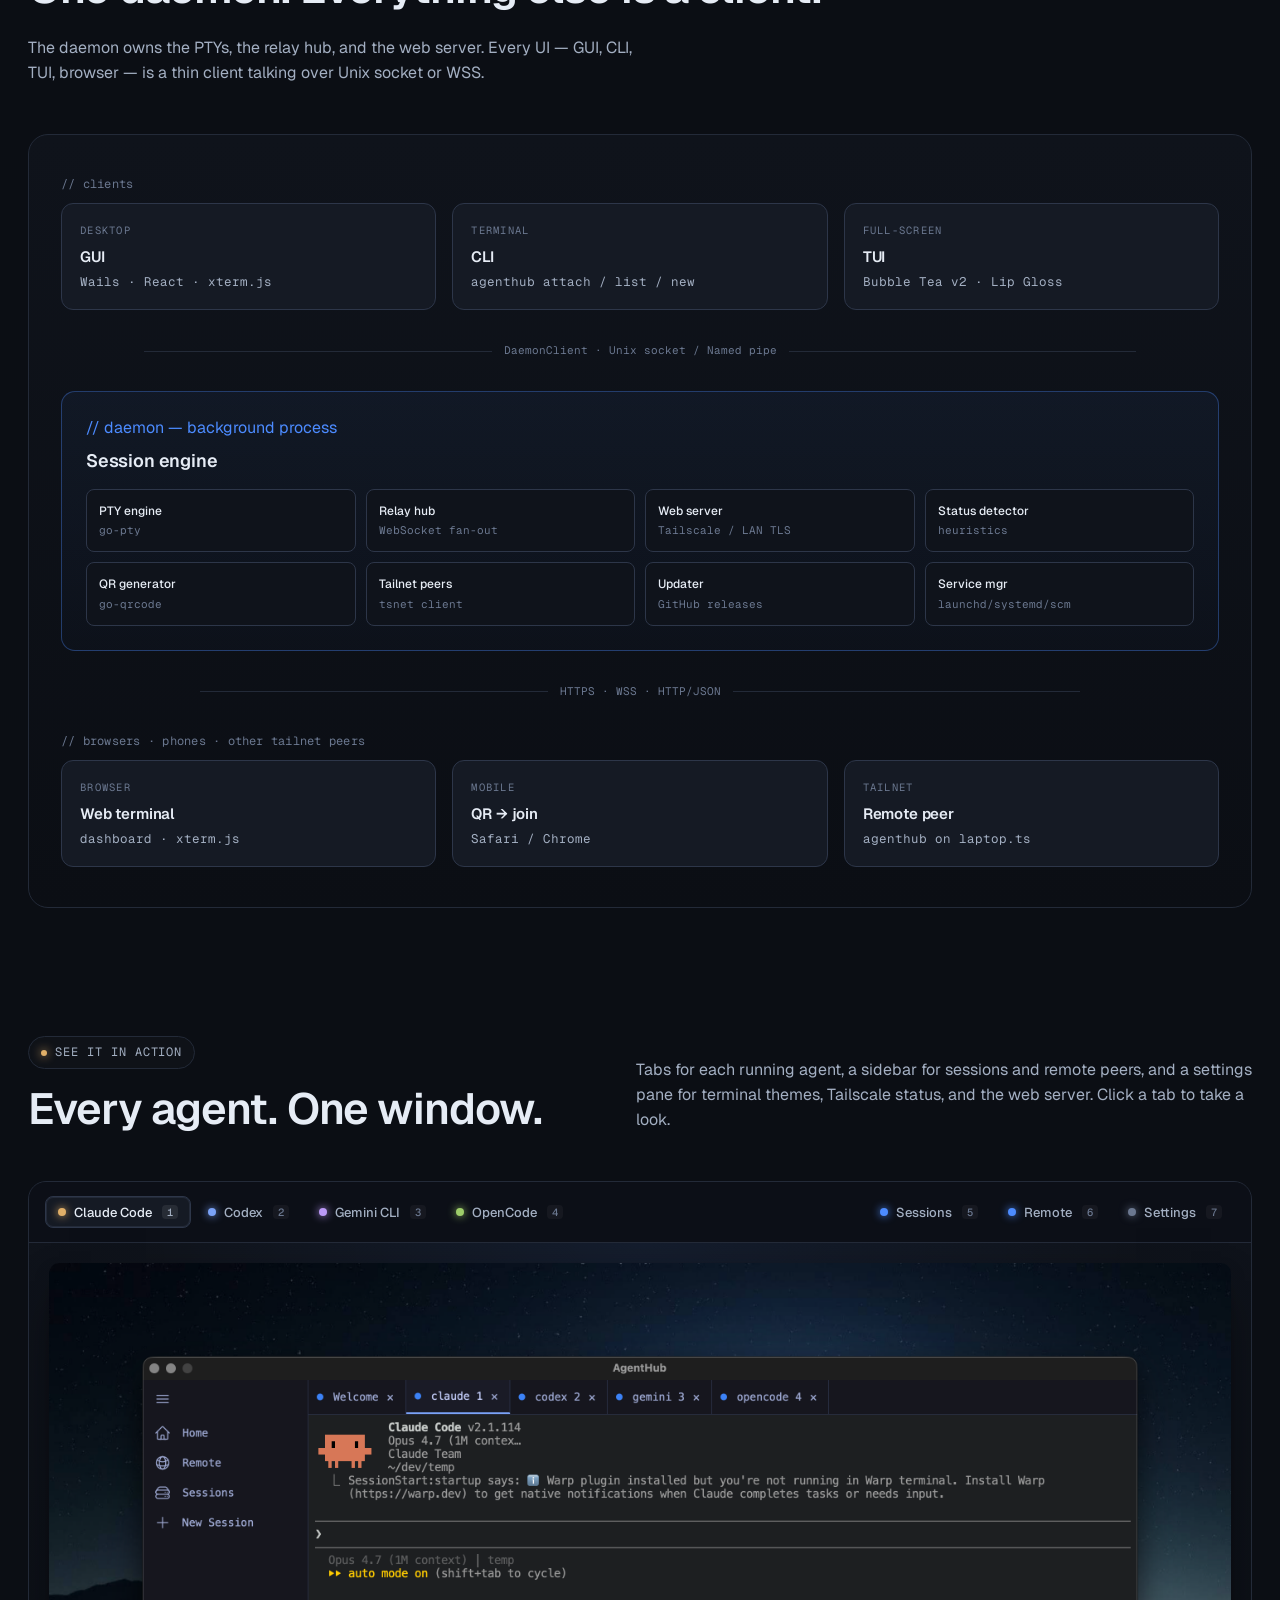
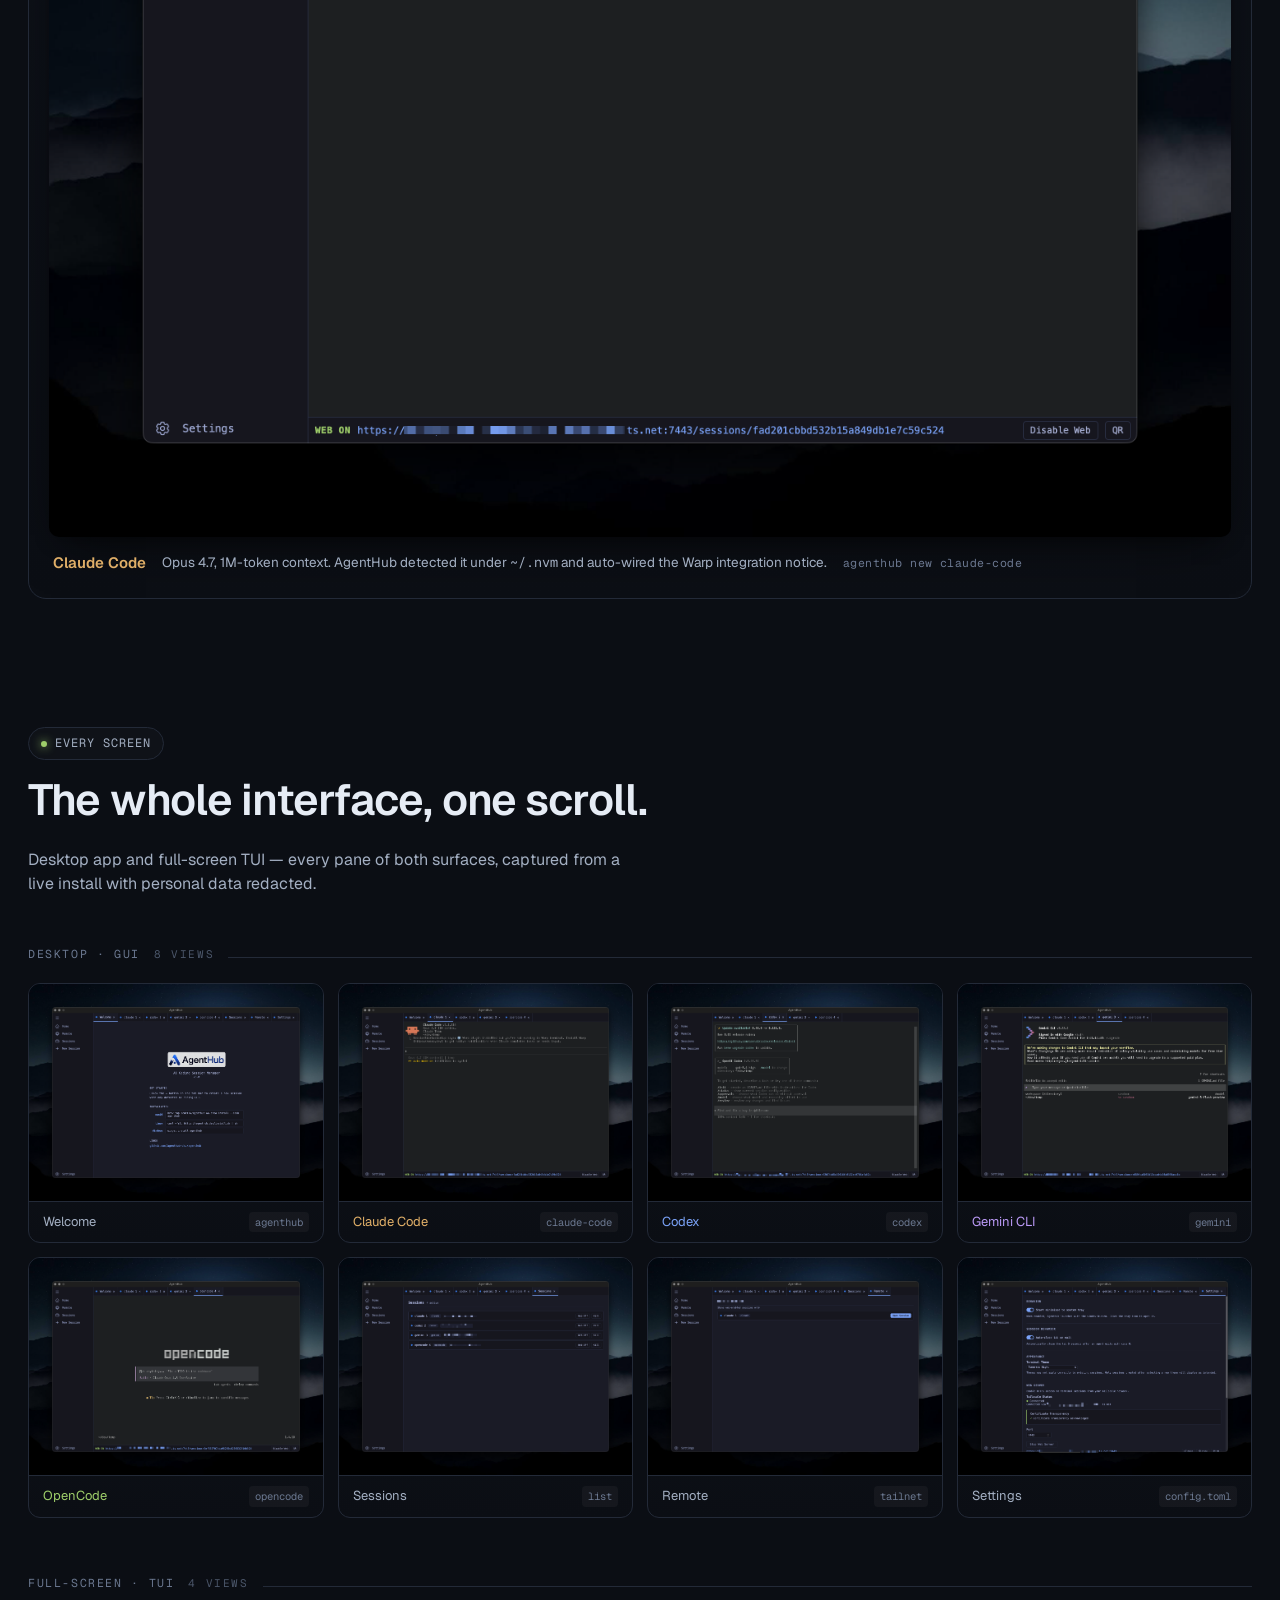
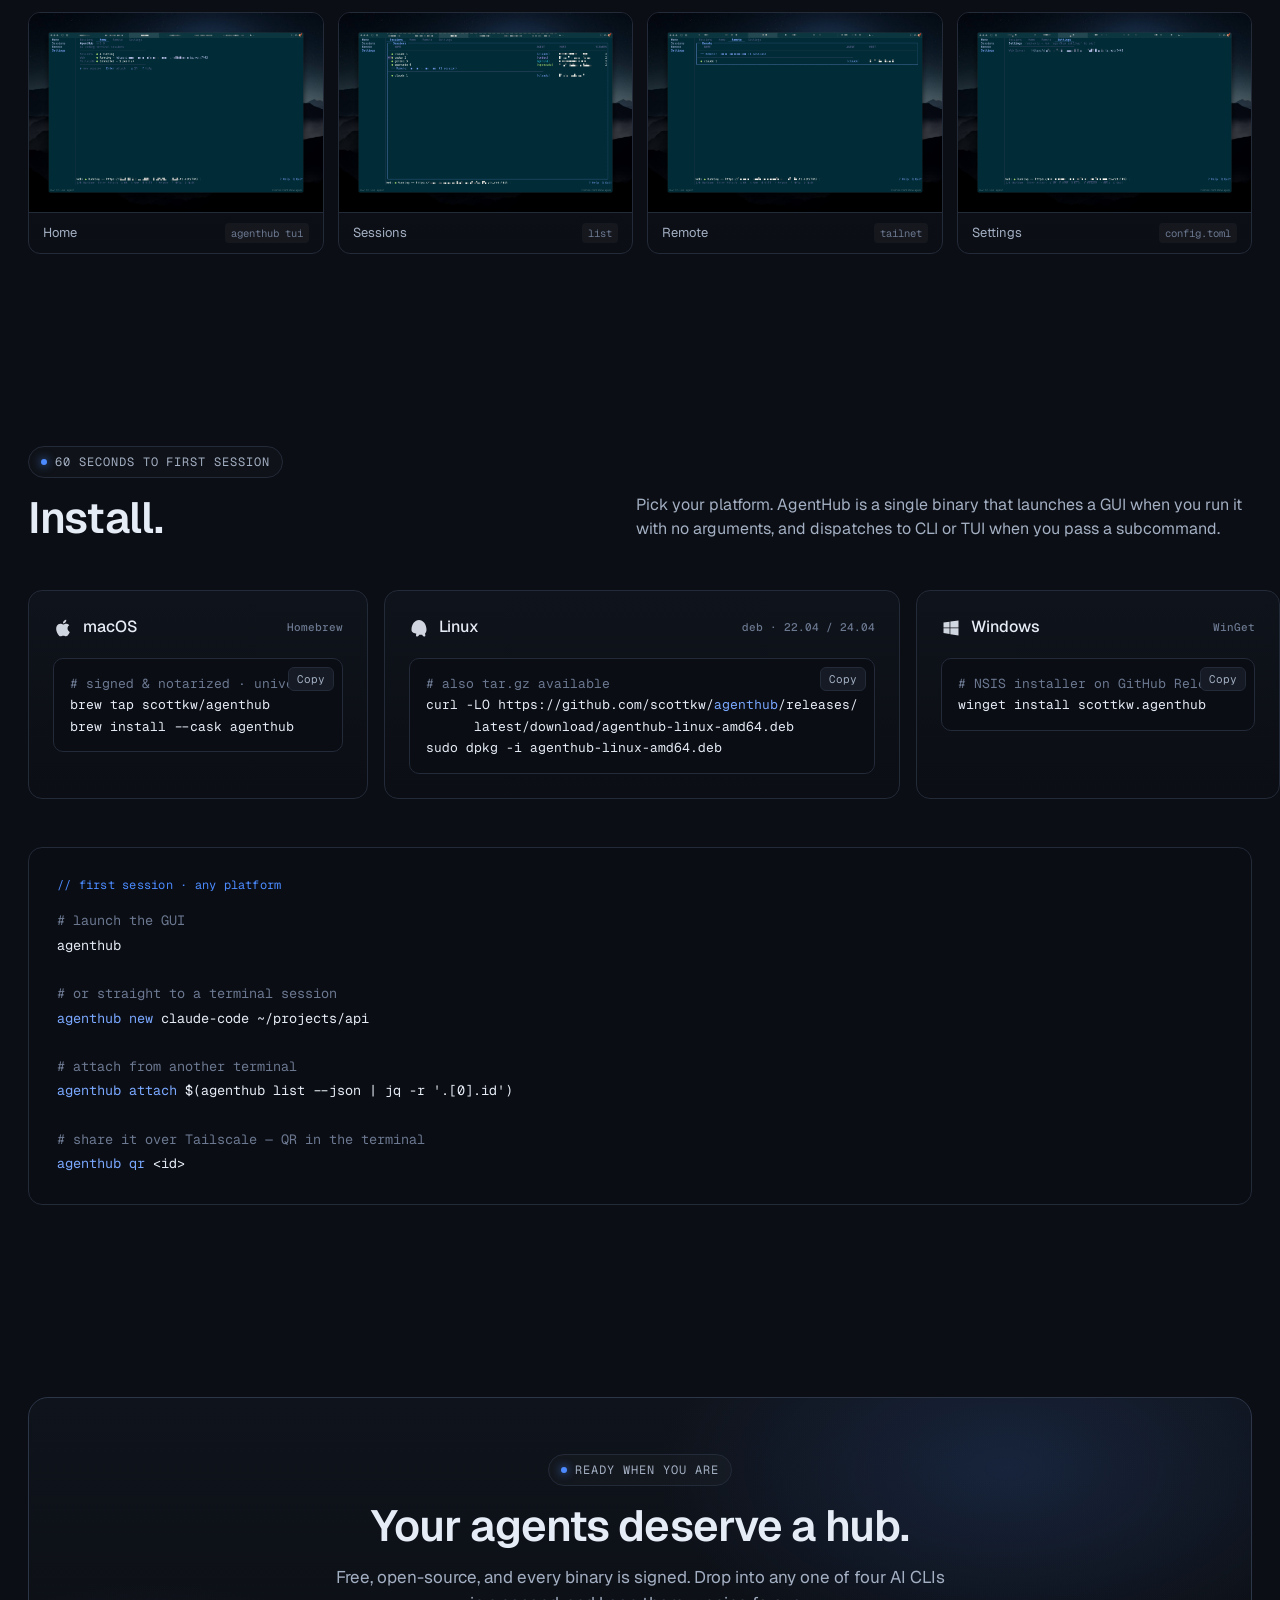
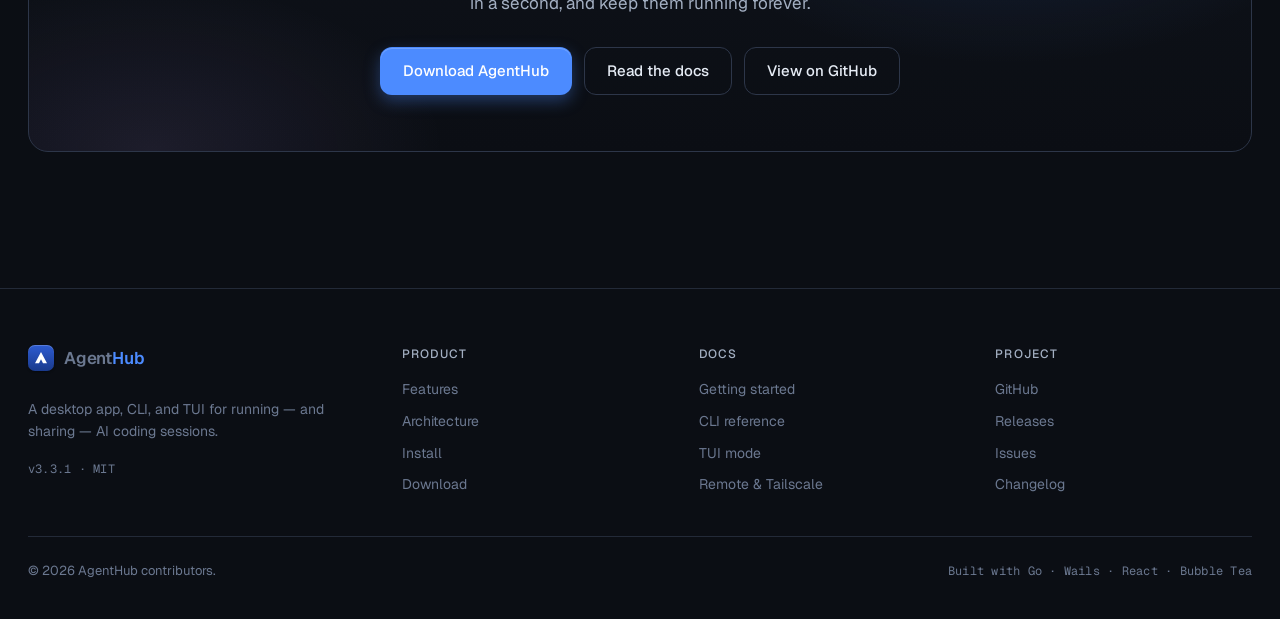
==== commit 56c6cb05: "Anchor hero left column so it doesn't shift as terminal grows The hero grid used align-items: center" ====
--- a/site/index.html
+++ b/site/index.html
@@ -22,8 +22,9 @@
   display: grid;
   grid-template-columns: 1.05fr 1.1fr;
   gap: 72px;
-  align-items: center;
-}
+  align-items: start;
+}
+.hero-grid > div:first-child { padding-top: 40px; }
 .hero h1 {
   margin-top: 22px;
   margin-bottom: 24px;
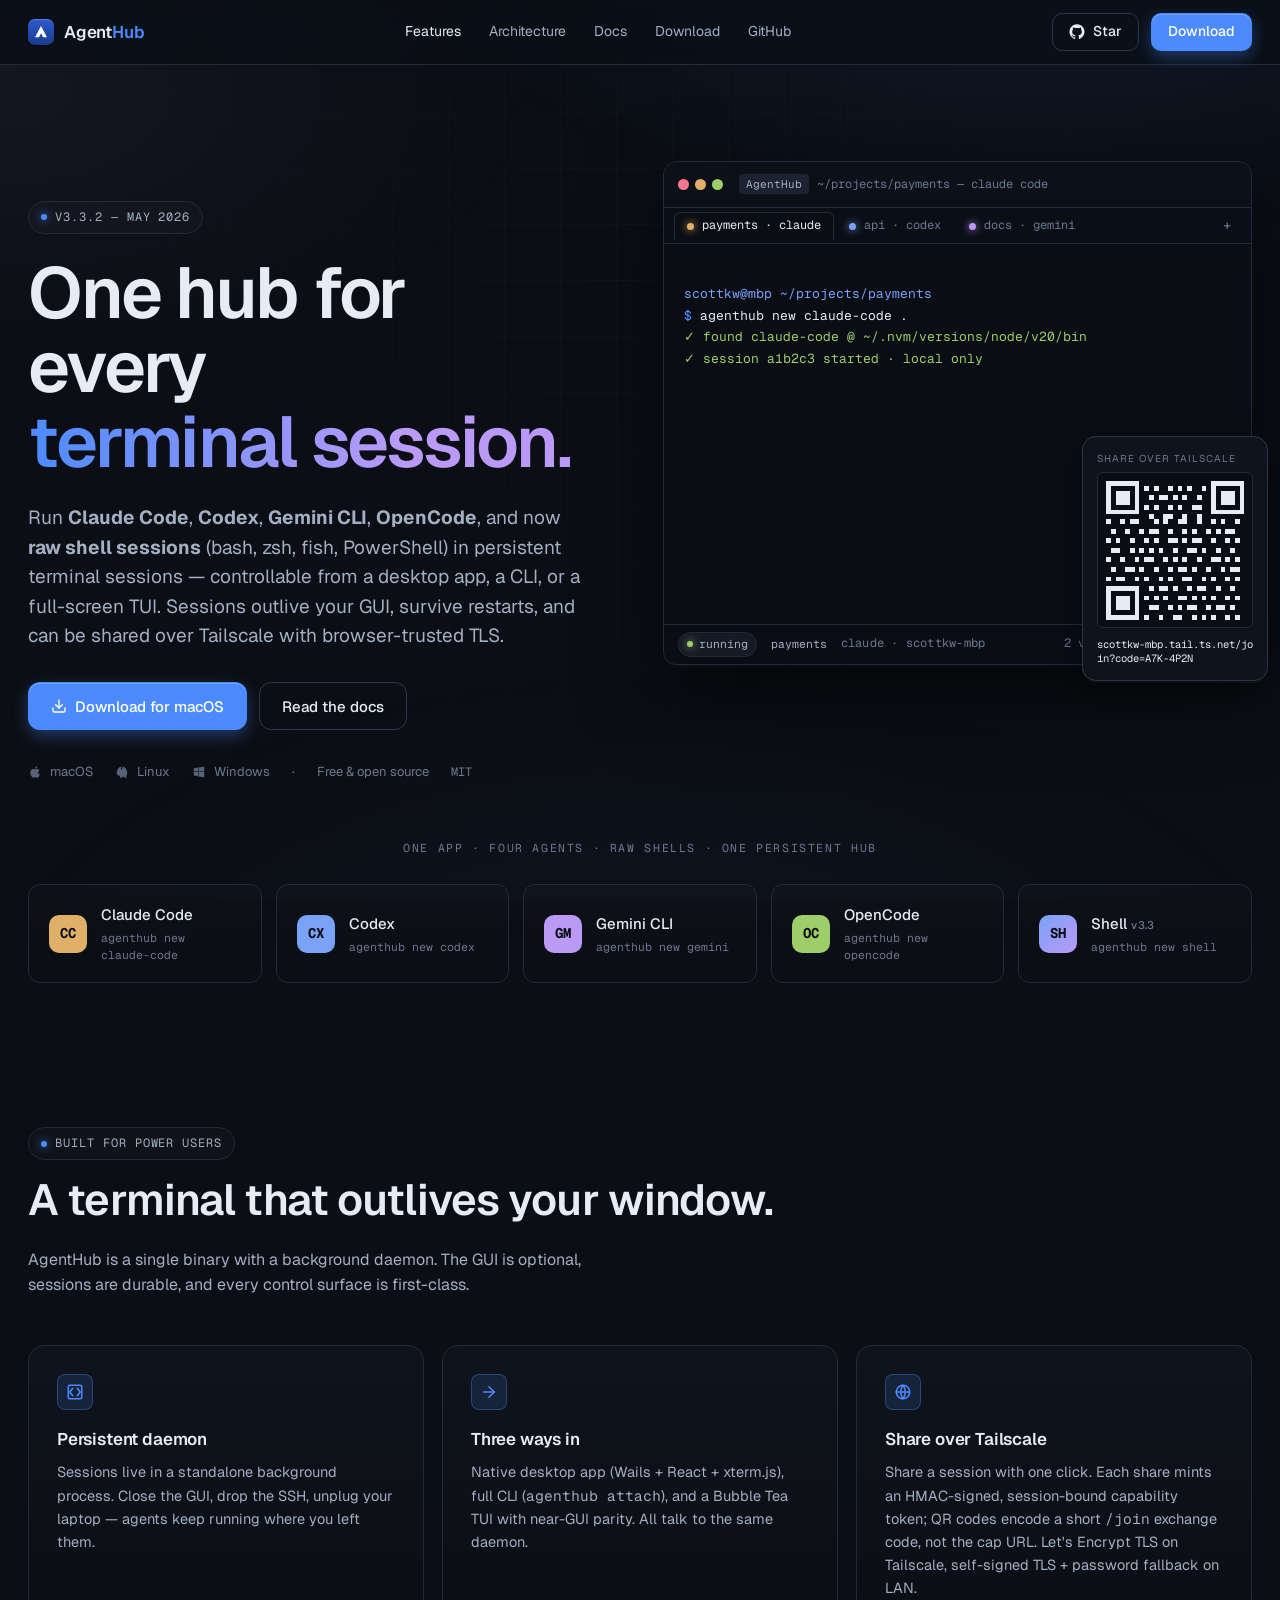
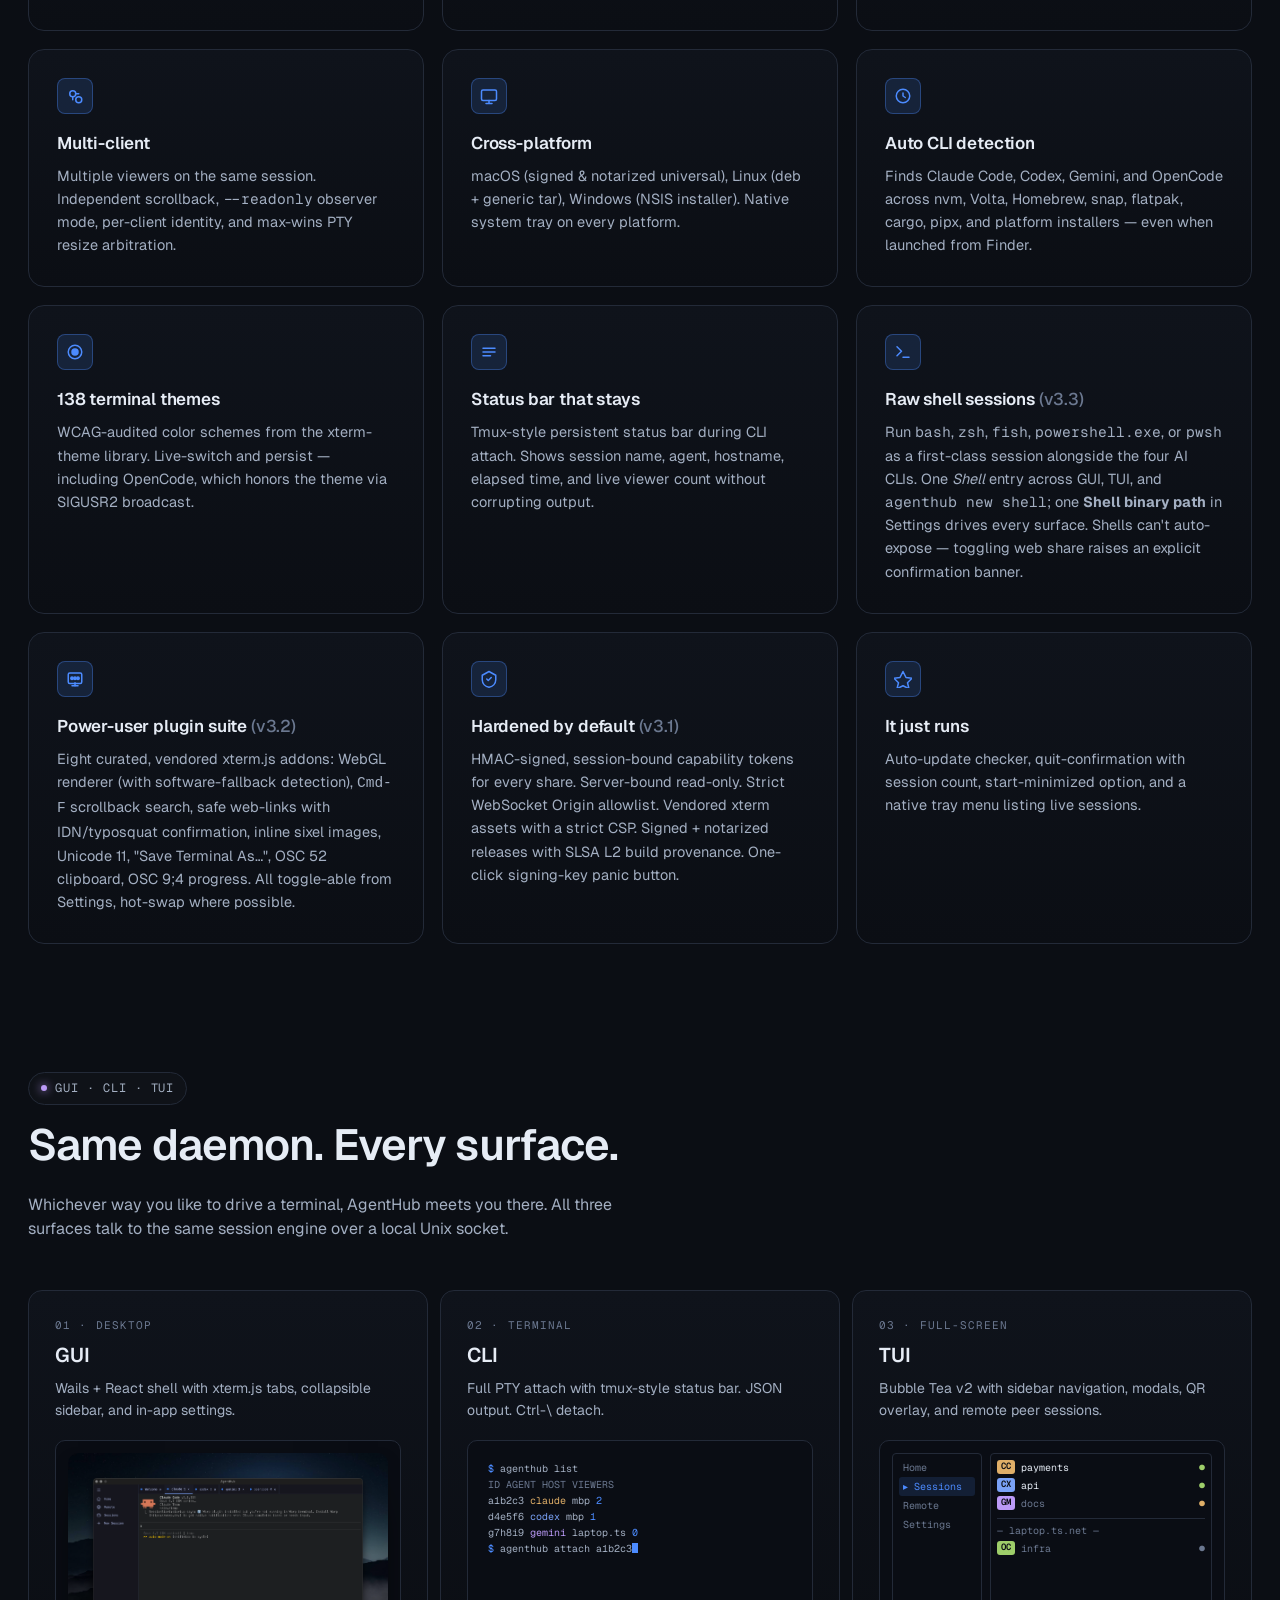
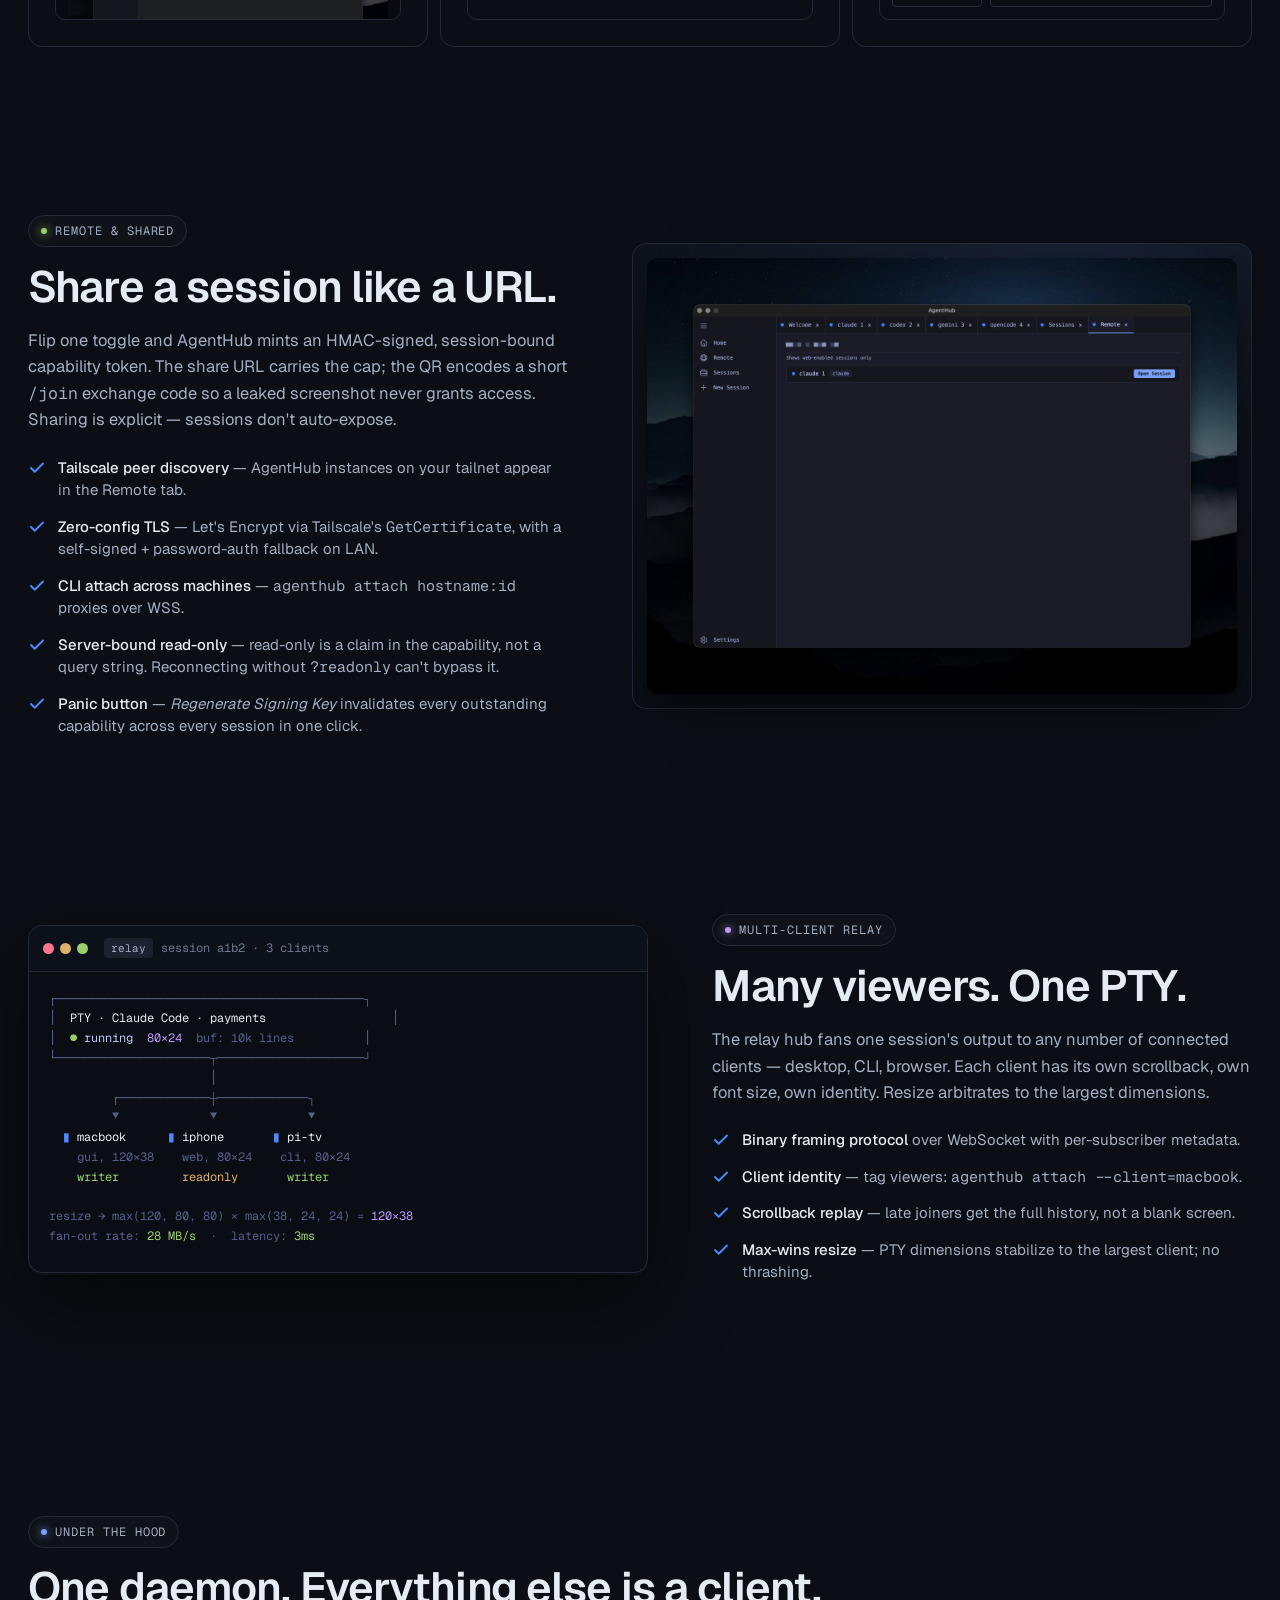
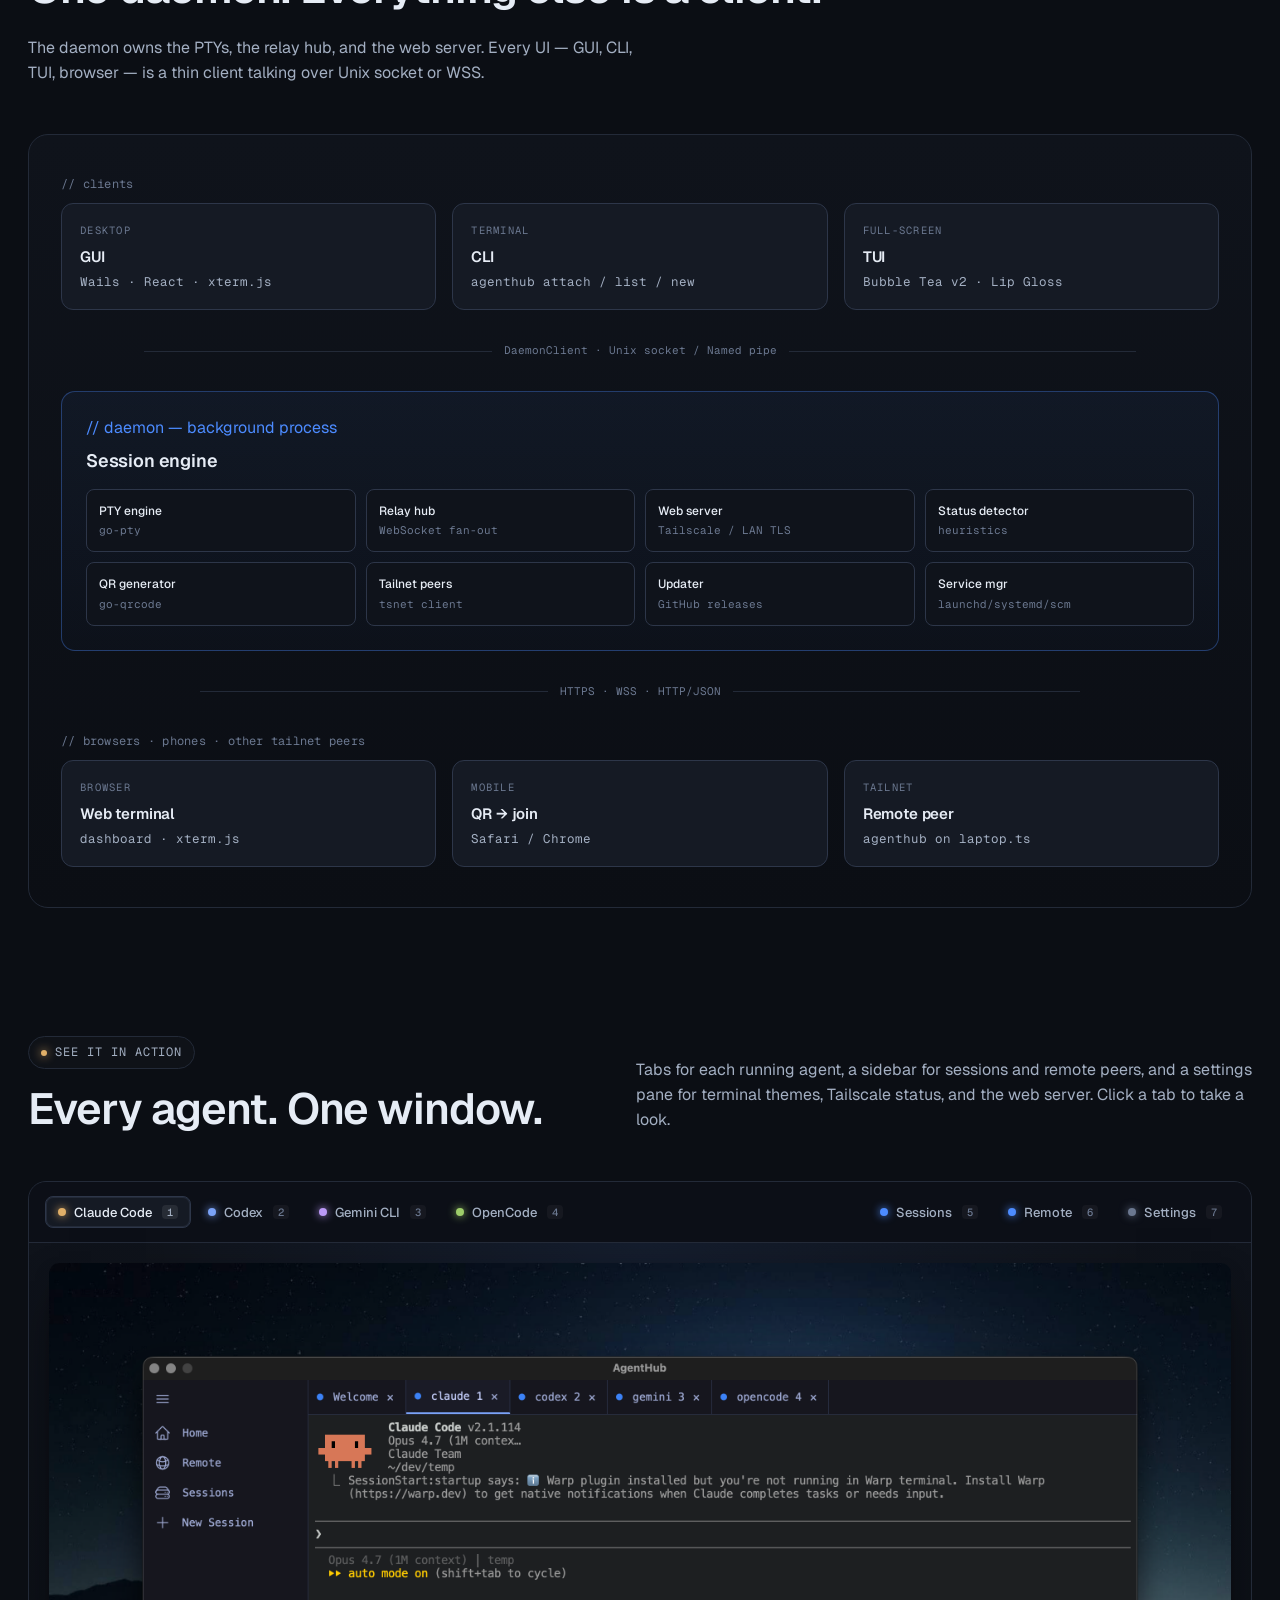
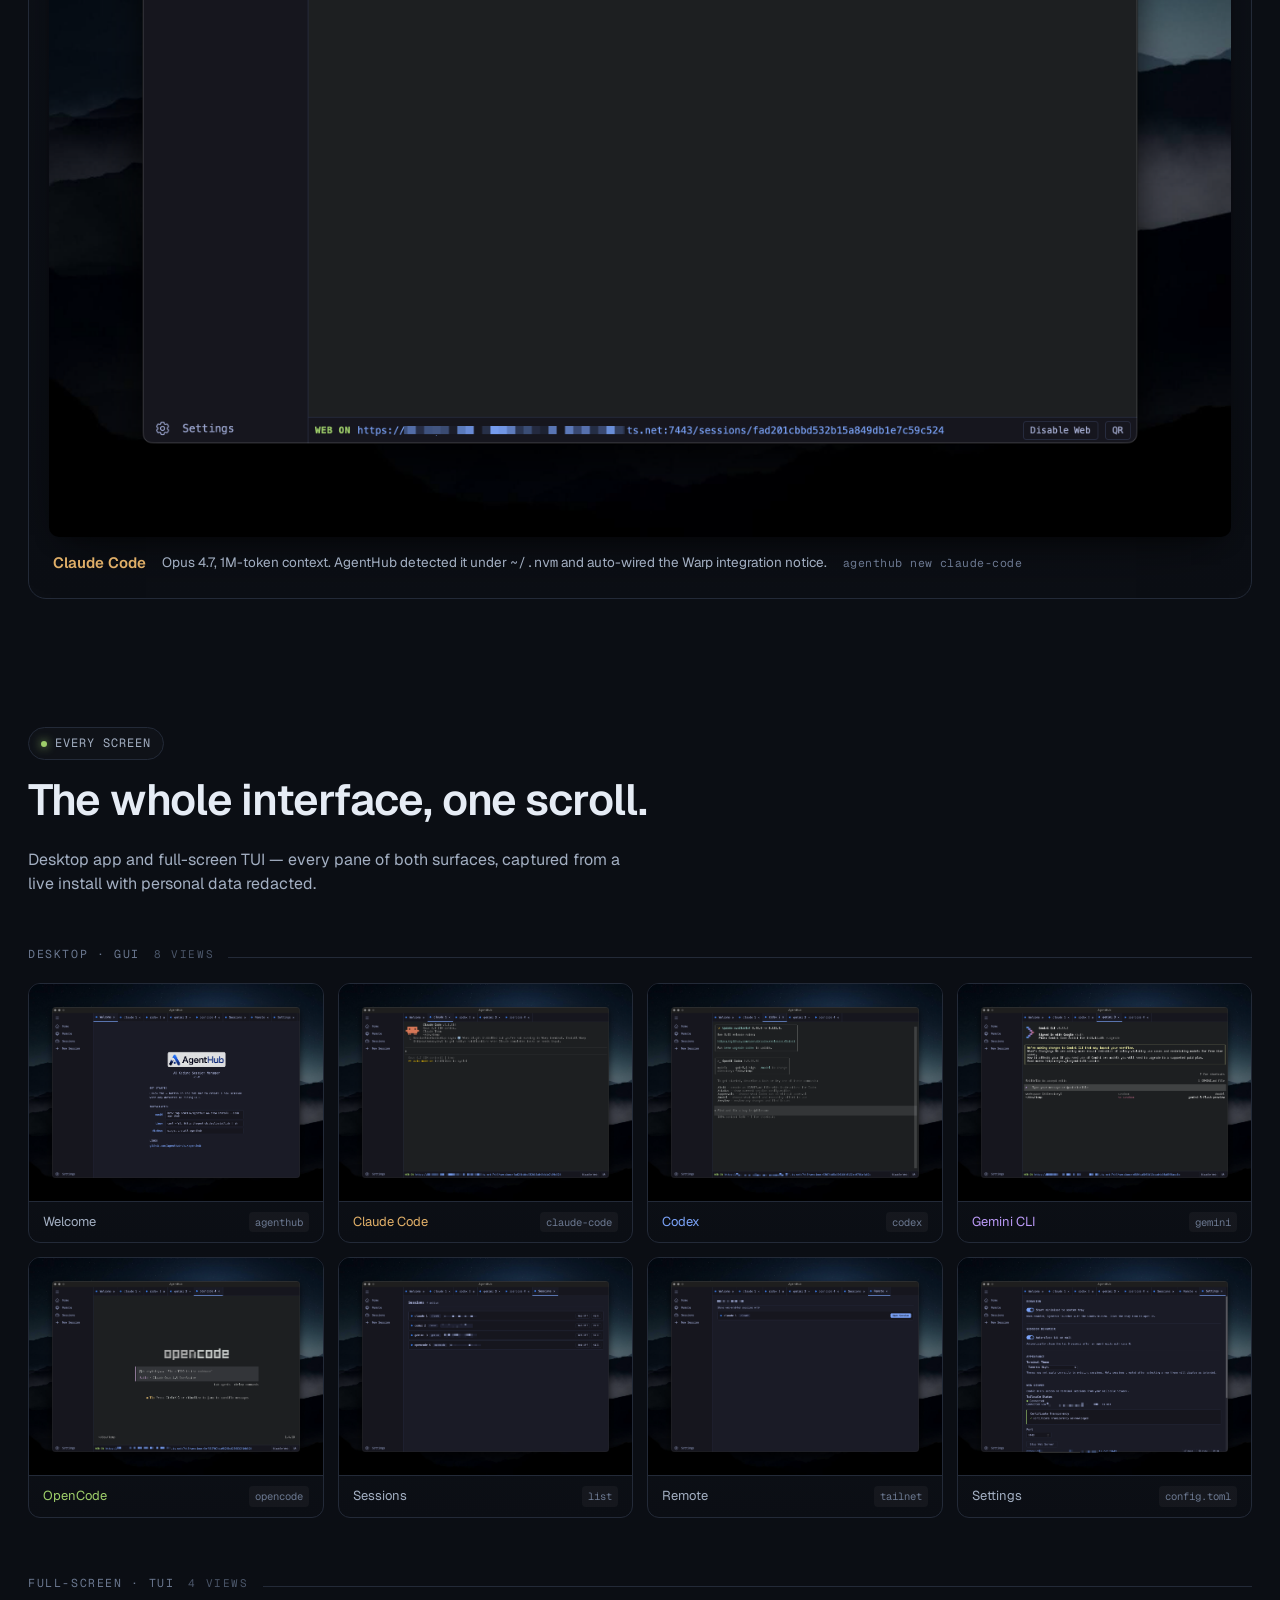
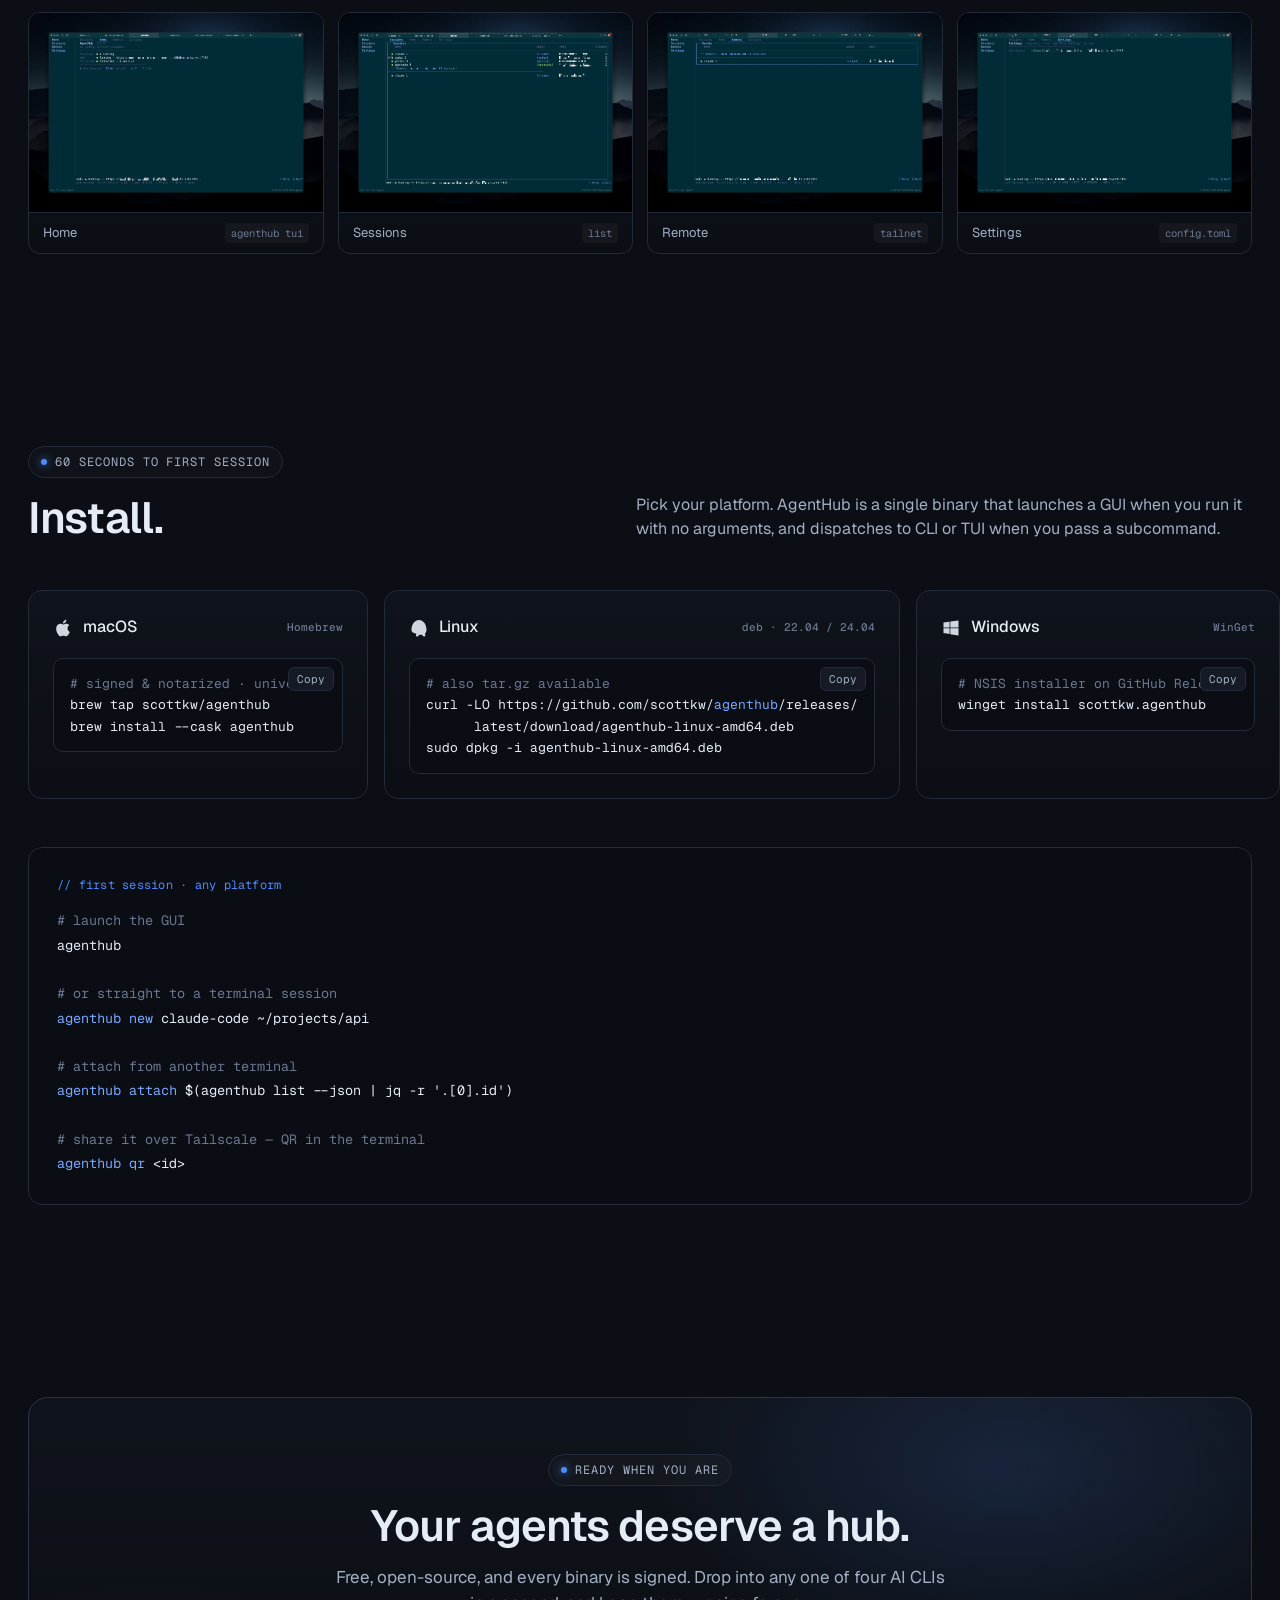
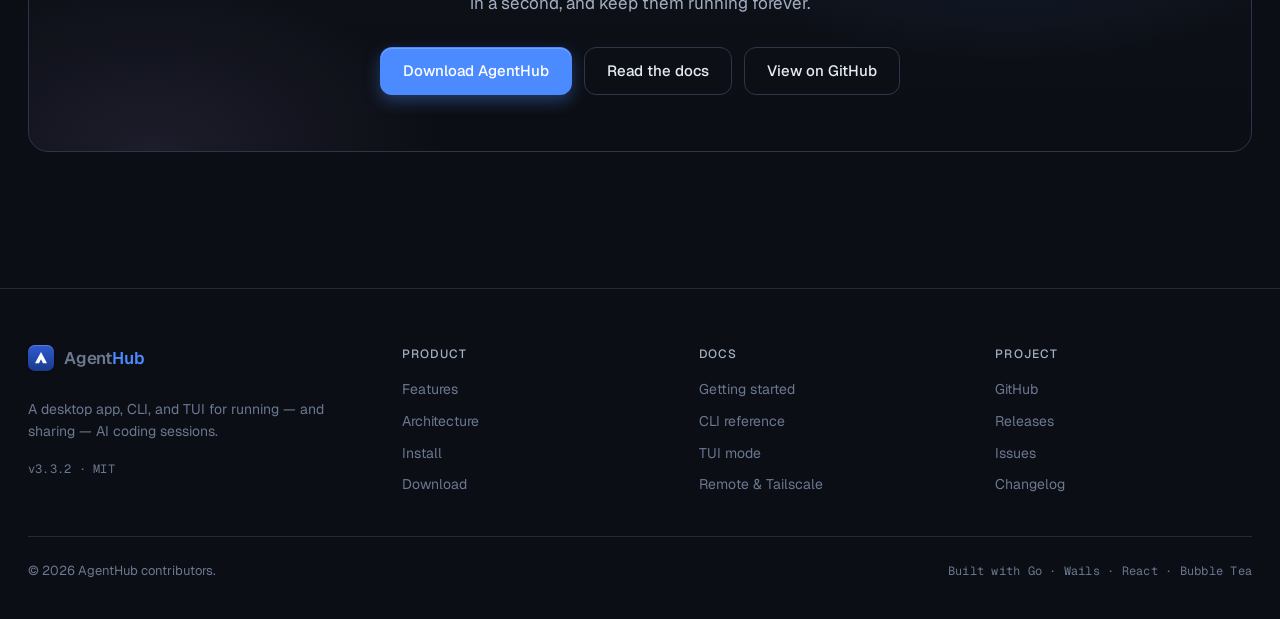
==== commit eab1fda5: "Update website for AgentHub v3.3.2 release Dependency maintenance patch — no user-visible behavior c" ====
--- a/site/index.html
+++ b/site/index.html
@@ -618,7 +618,7 @@
   <div class="container-wide">
     <div class="hero-grid">
       <div>
-        <span class="eyebrow"><span class="dot"></span> v3.3.1 — May 2026</span>
+        <span class="eyebrow"><span class="dot"></span> v3.3.2 — May 2026</span>
         <h1>
           One hub for every<br/>
           <span class="strike">terminal session.</span>
